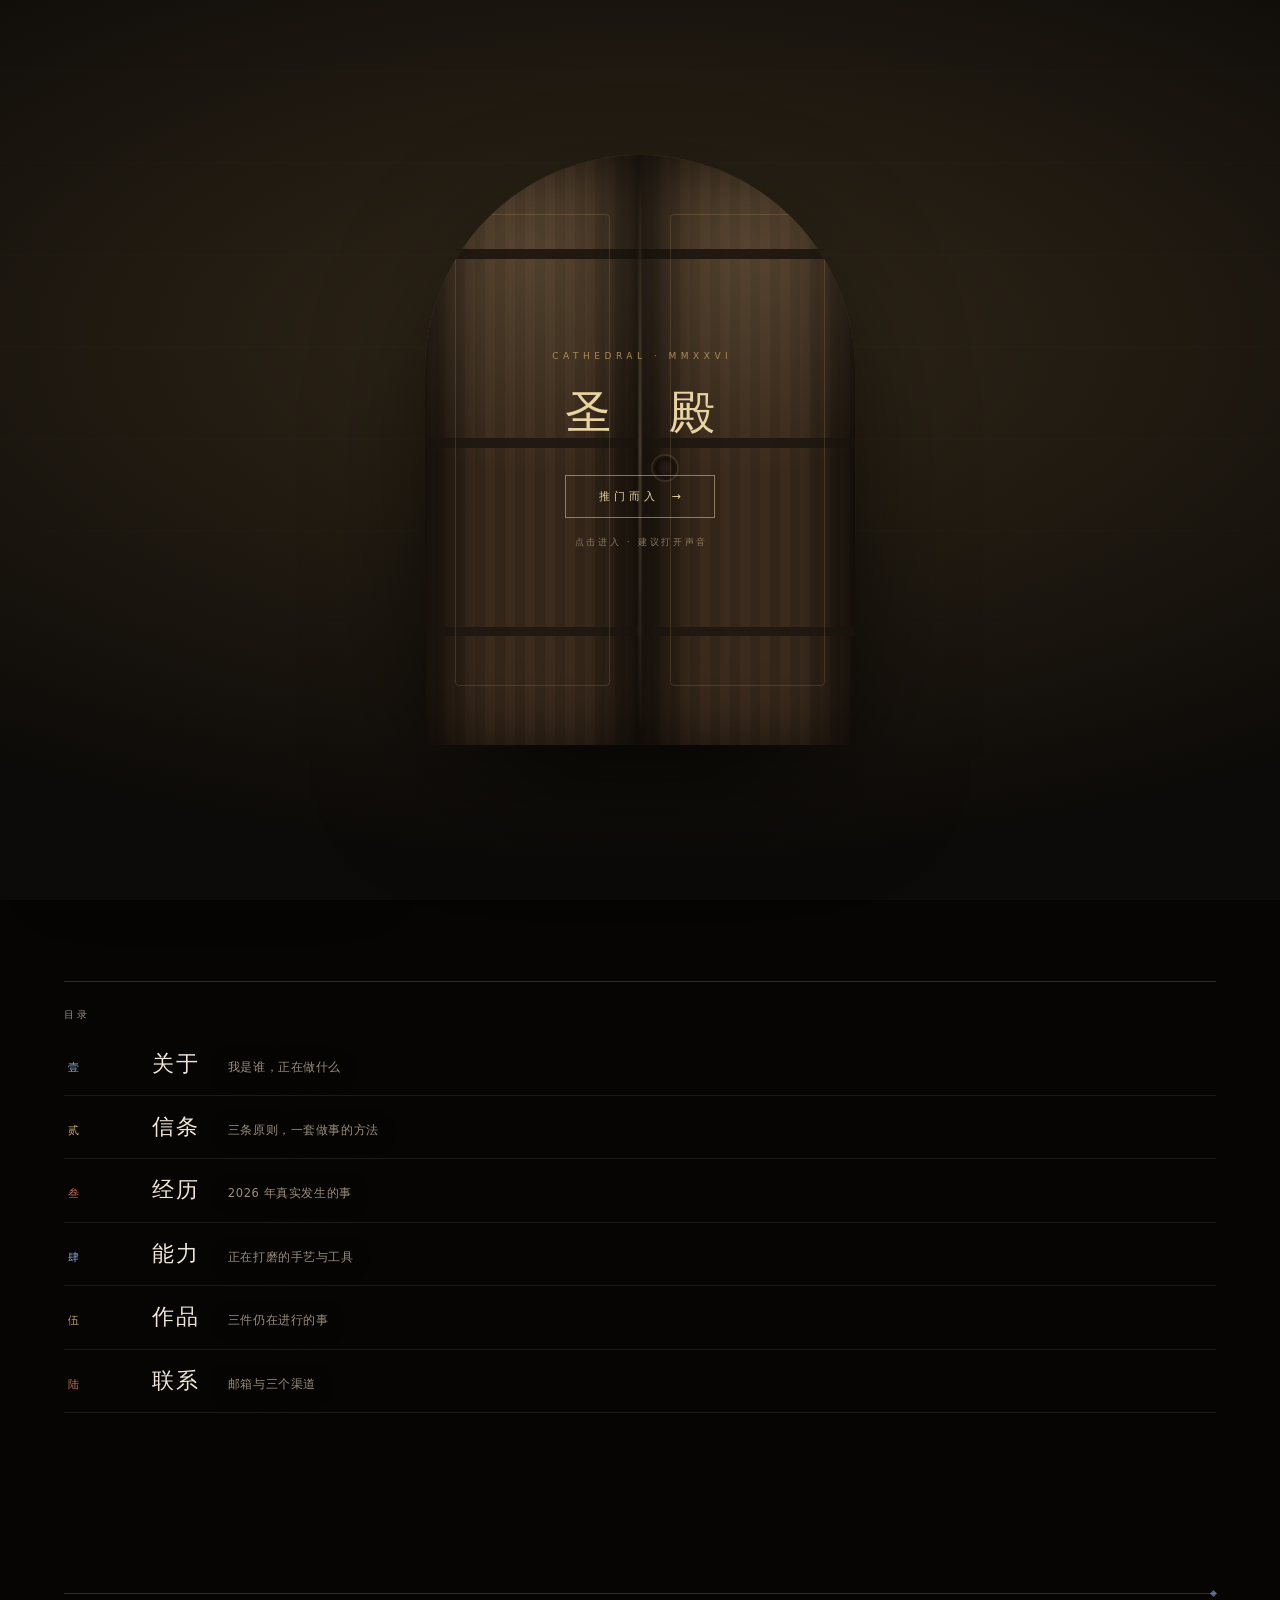
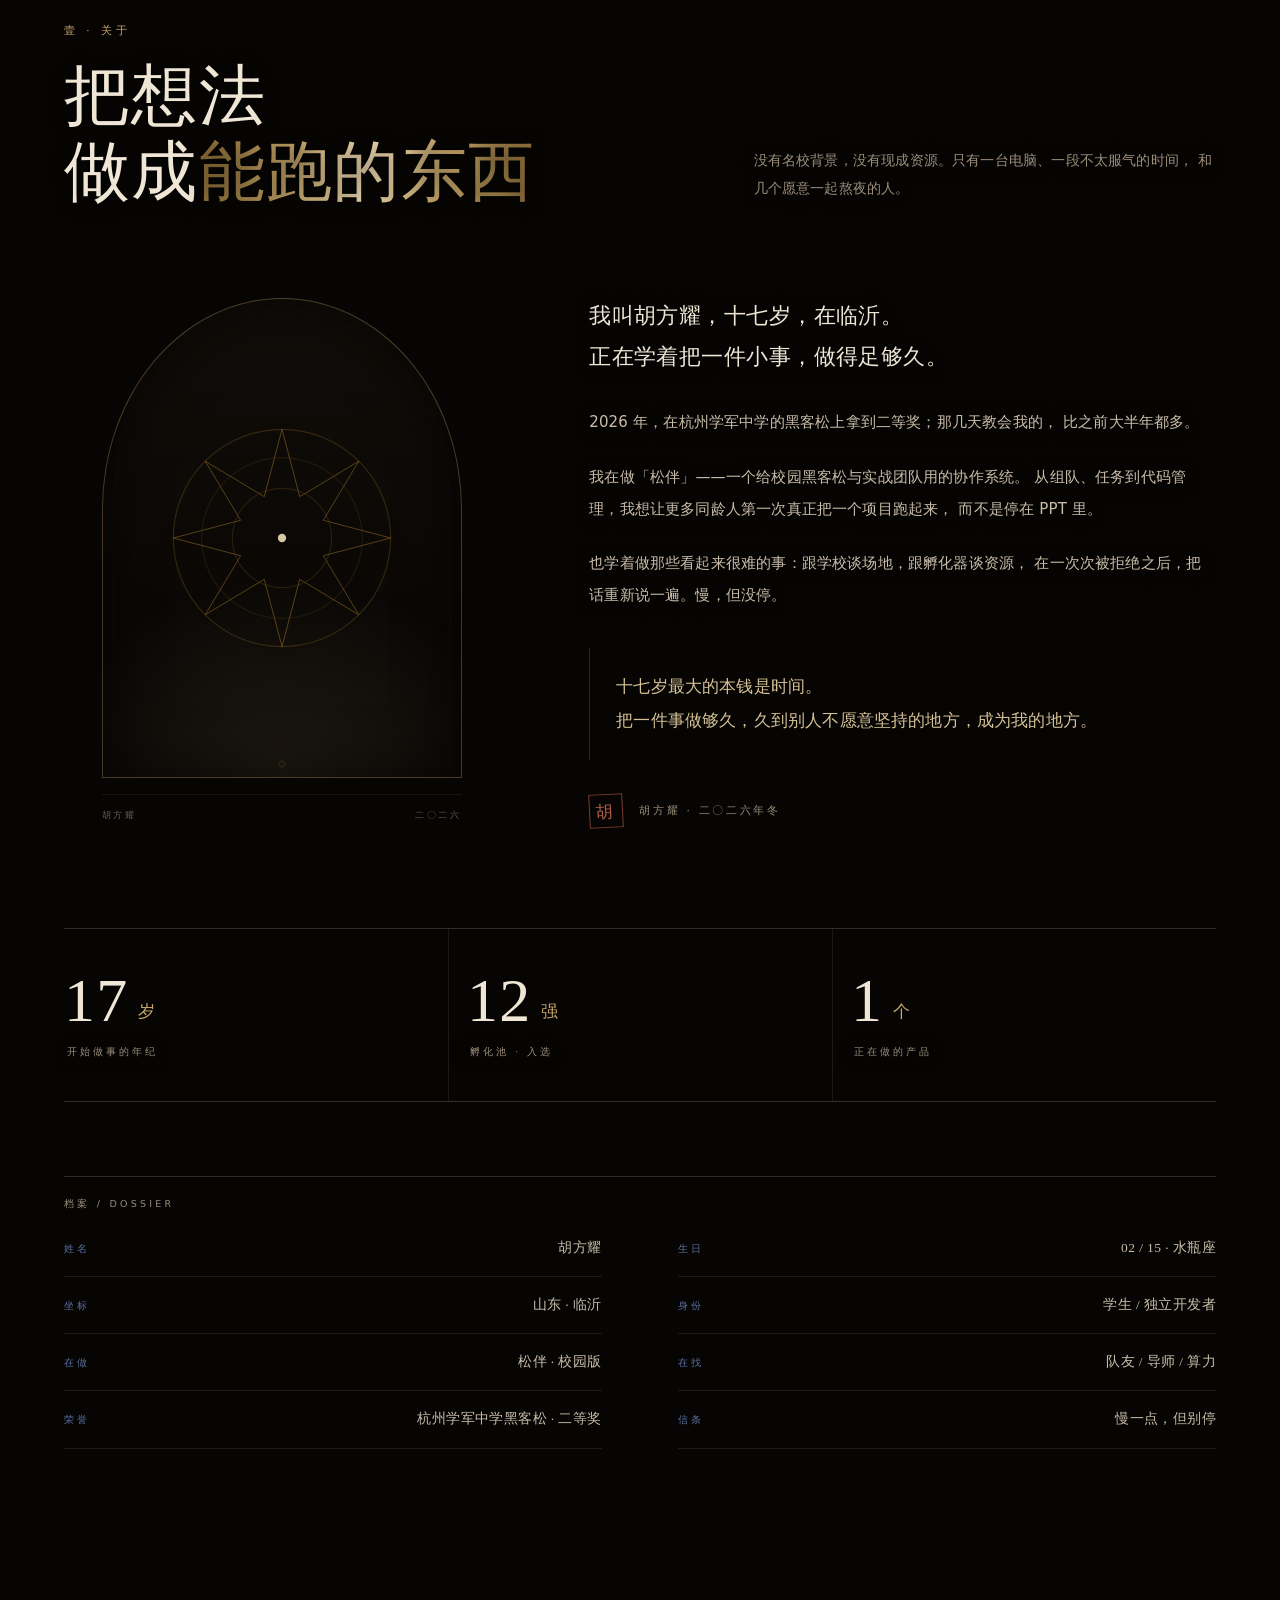
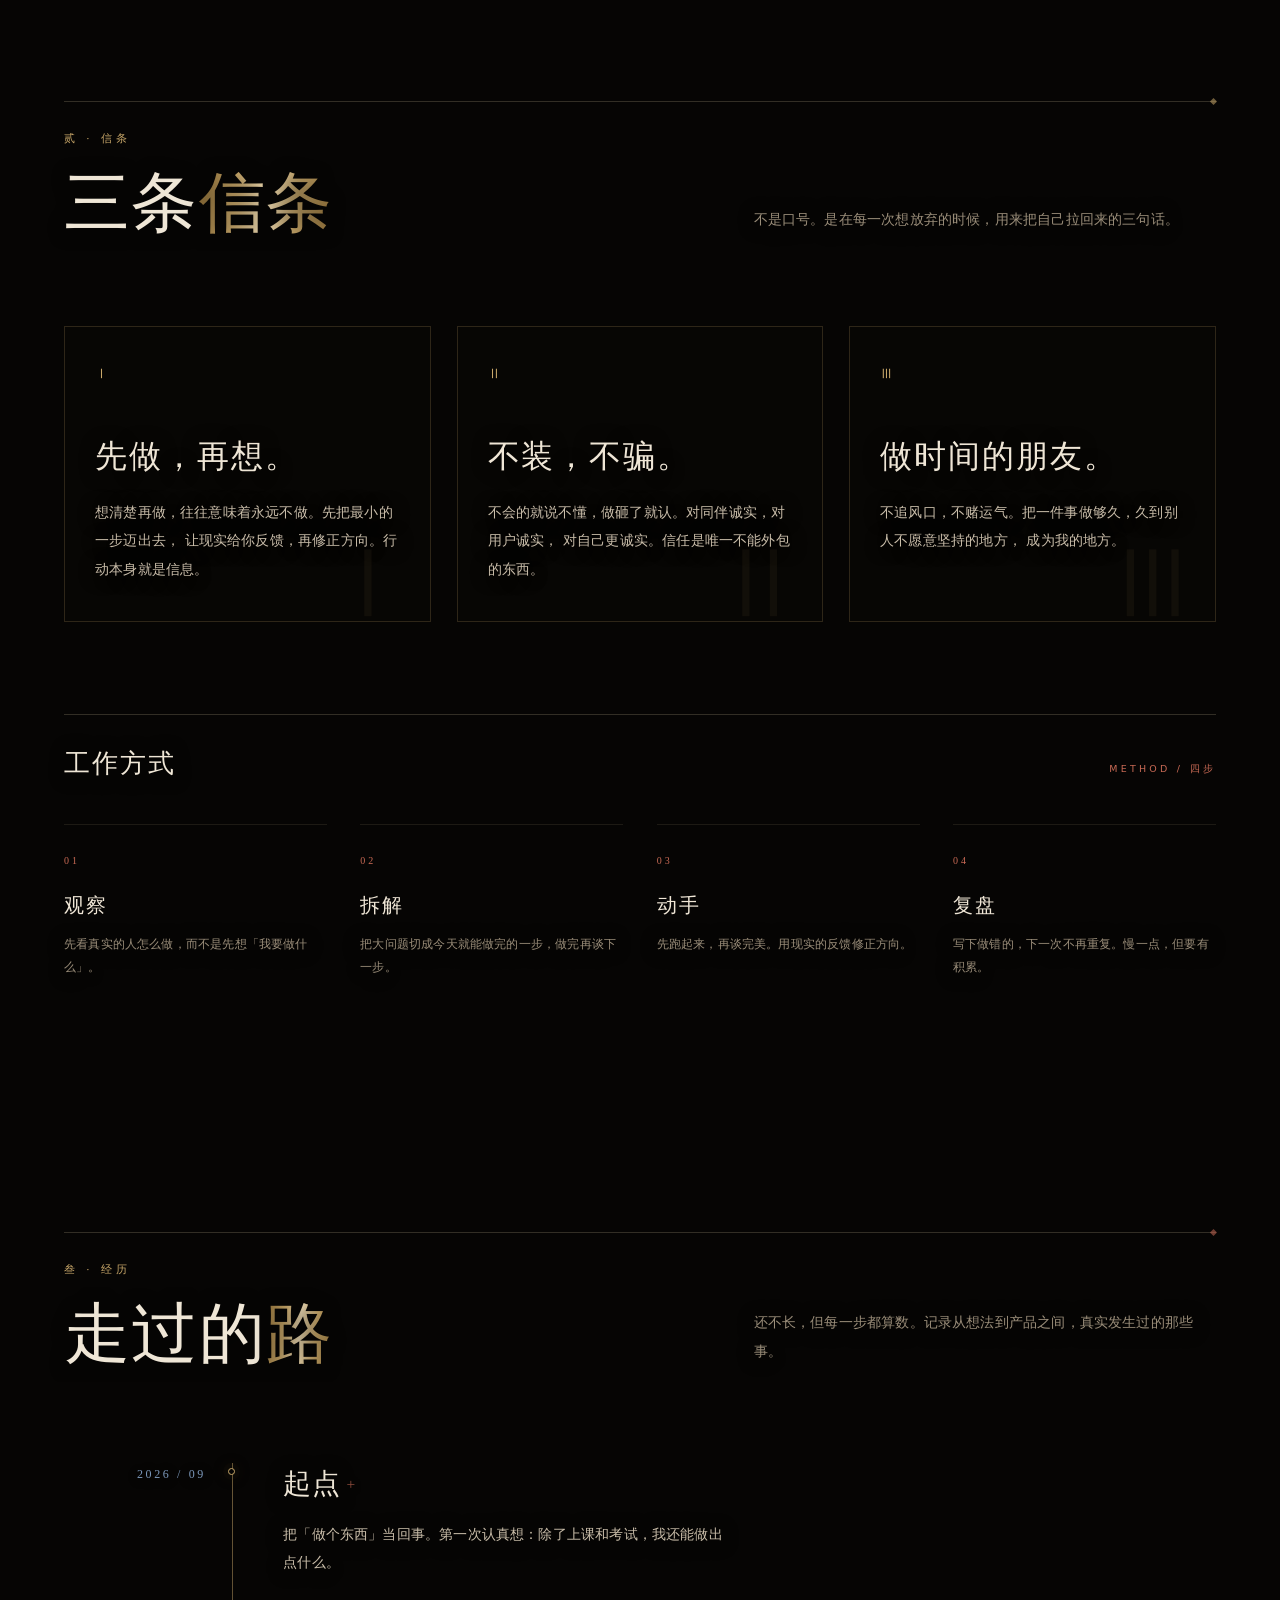
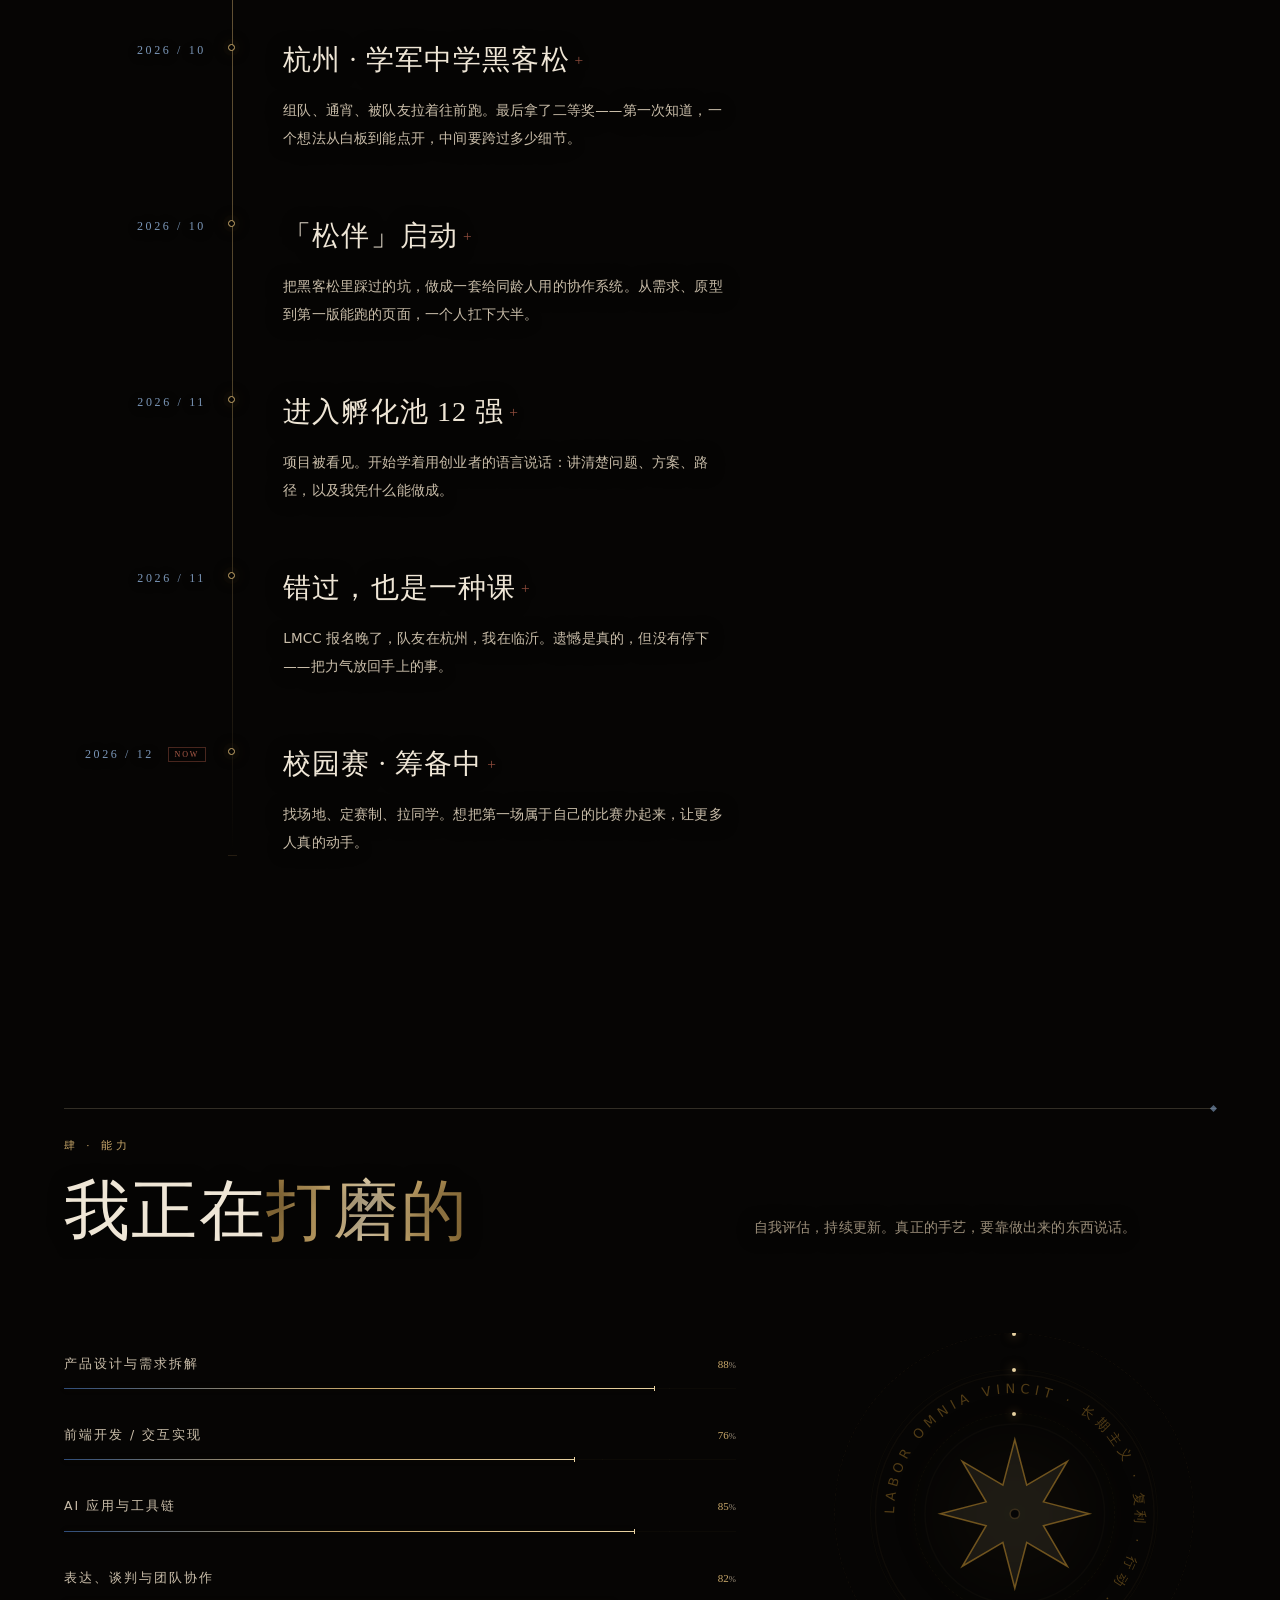
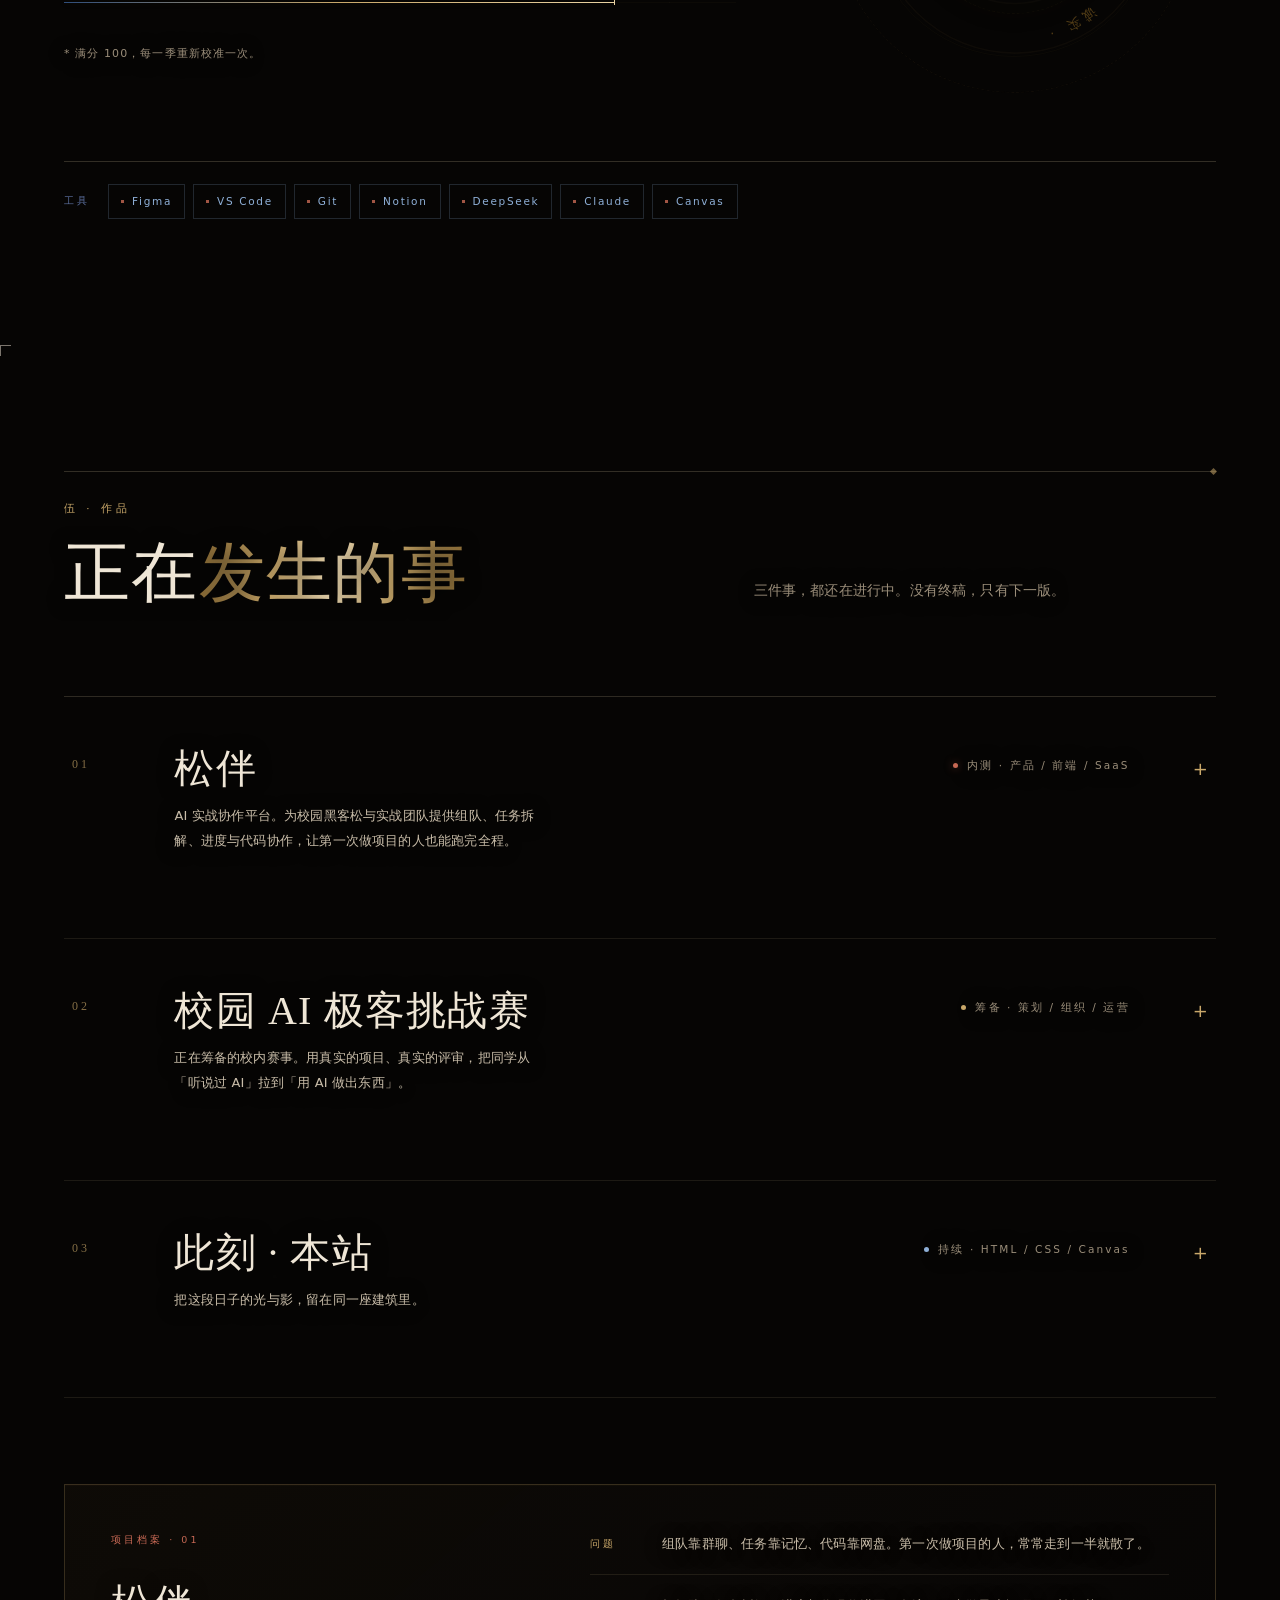
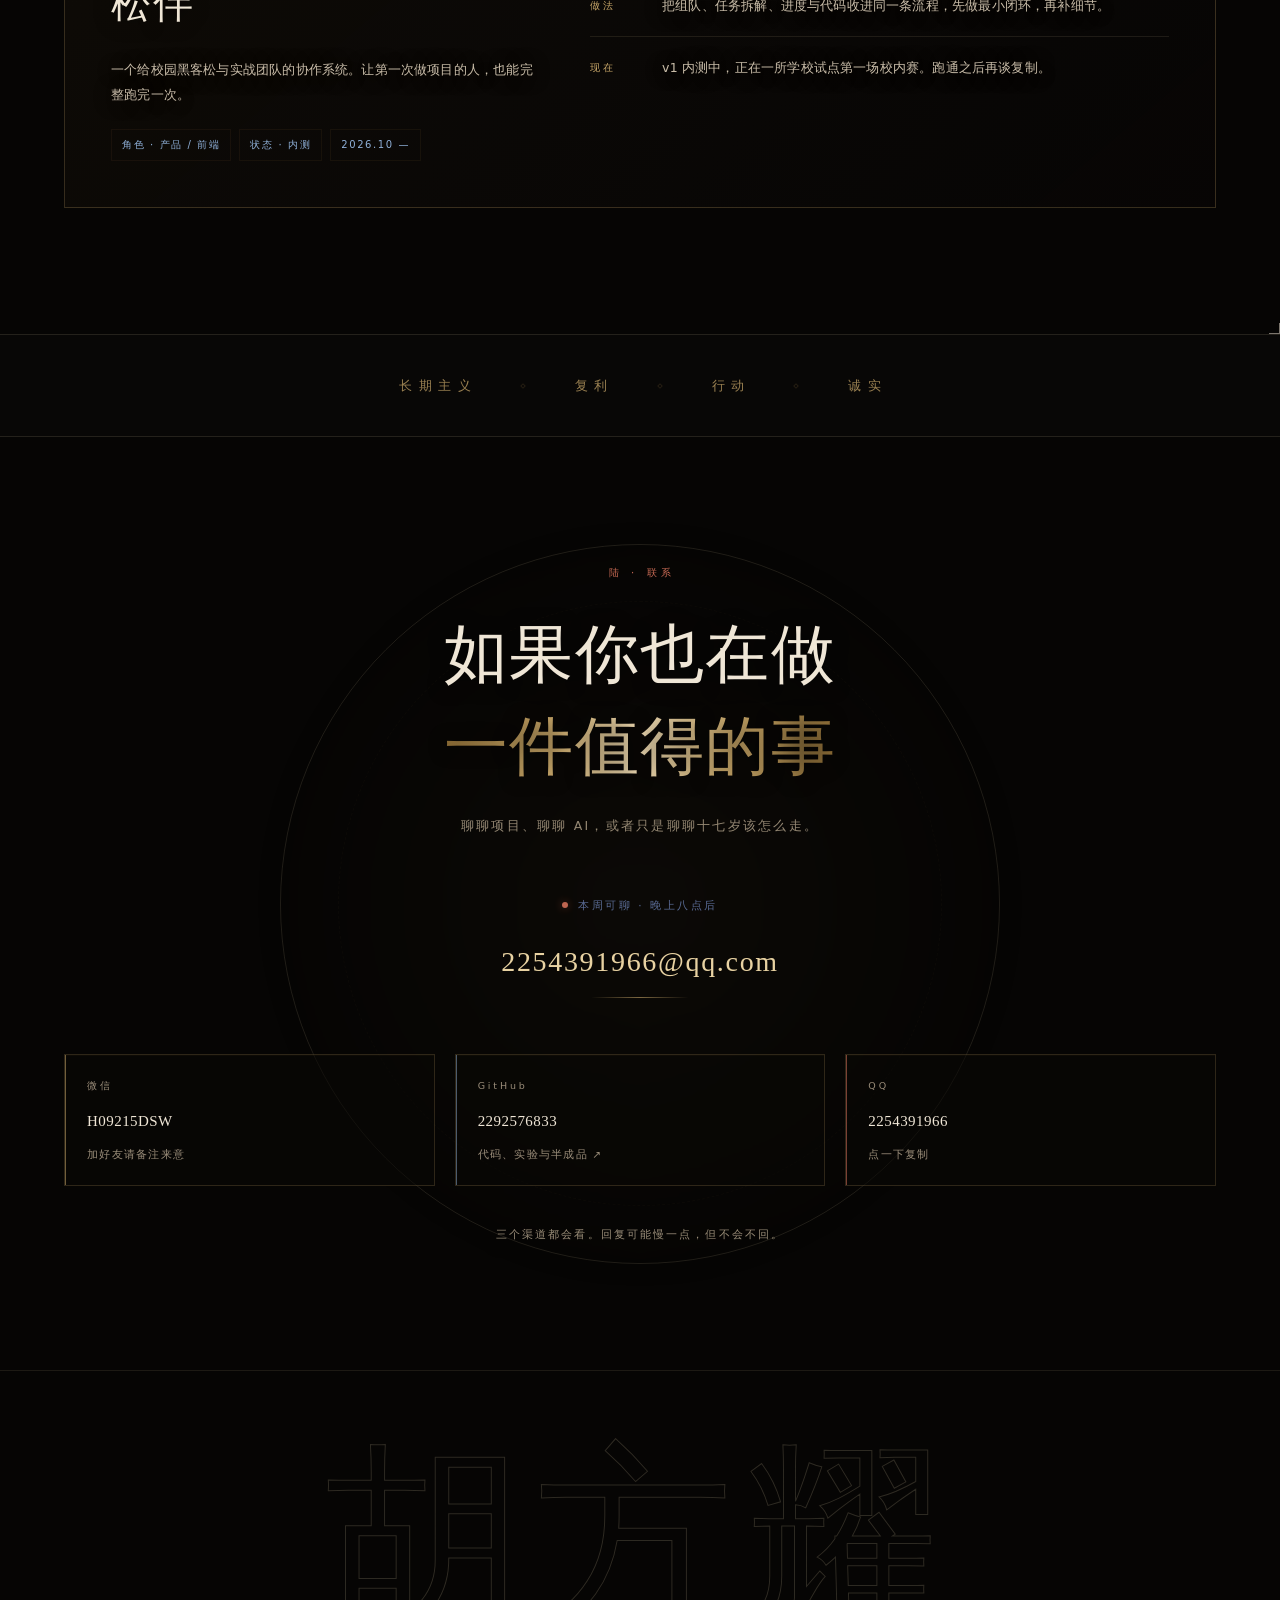
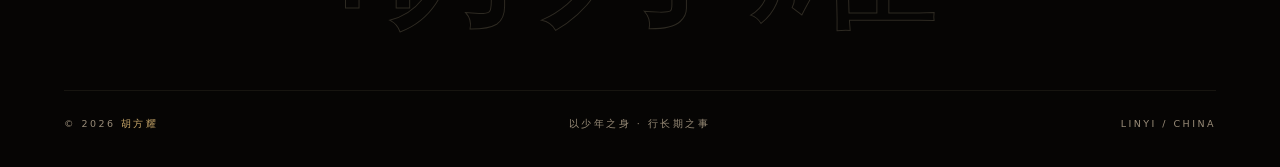
==== index.html @ edc19e7f "feat: 3D cathedral personal site" ====
<!DOCTYPE html>
<html lang="zh-CN">
<head>
<meta charset="UTF-8" />
<meta name="viewport" content="width=device-width, initial-scale=1.0" />
<title>胡方耀 · 个人档案</title>
<meta name="description" content="十七岁，在临沂。做产品，写代码，把想法做成能跑起来的东西。" />
<meta name="theme-color" content="#050506" />
<link rel="icon" href="data:image/svg+xml,%3Csvg xmlns='http://www.w3.org/2000/svg' viewBox='0 0 64 64'%3E%3Crect width='64' height='64' fill='%23050506'/%3E%3Cpath d='M32 8 L37 27 L48 12 L41 28 L56 32 L41 37 L48 52 L37 40 L32 56 L27 40 L16 52 L23 37 L8 32 L23 28 L16 12 L27 27 Z' fill='%23c8a55e'/%3E%3C/svg%3E" />
<style>
/* ==========================================================================
   0 · 变量与基底
   ========================================================================== */
:root{
  --bg:#f4eee2;
  --bg-1:#ece3d2;
  --ink:#241c13;
  --ink-2:#4f4638;
  --muted:#8a7c66;
  --gold:#8f6a24;
  --gold-hi:#b8892f;
  --gold-lo:#5e451a;
  --azure:#2f4b8f;
  --azure-dim:#5b6f9e;
  --cool:#6a6051;
  --cinnabar:#8c2f2f;
  --cinnabar-hi:#a84a3a;
  --line:rgba(74,58,34,.18);
  --line-2:rgba(74,58,34,.09);
  --serif:"Songti SC","Noto Serif SC","Source Han Serif SC","STSong",Georgia,"Times New Roman",serif;
  --sans:"PingFang SC","Microsoft YaHei","Hiragino Sans GB","Noto Sans SC",system-ui,-apple-system,sans-serif;
  --ease:cubic-bezier(.16,1,.3,1);
  --wrap:min(1240px,90vw);
}

*,*::before,*::after{ box-sizing:border-box; }
html{ scroll-behavior:smooth; overflow-x:clip; -webkit-text-size-adjust:100%; }

body{
  margin:0;
  color:var(--ink);
  font-family:var(--sans);
  font-size:15px;
  line-height:1.95;
  letter-spacing:.012em;
  overflow-x:hidden;
  -webkit-font-smoothing:antialiased;
  text-rendering:optimizeLegibility;
  background:
    radial-gradient(120% 80% at 50% -6%, #fffdf5 0%, rgba(255,253,245,0) 56%),
    radial-gradient(80% 60% at 8% 30%, #f8f1e0 0%, rgba(248,241,224,0) 62%),
    radial-gradient(70% 50% at 94% 100%, #eadfc8 0%, rgba(234,223,200,0) 64%),
    var(--bg);
}

::selection{ background:rgba(74,58,34,.24); color:#fff; }
::-webkit-scrollbar{ width:6px; }
::-webkit-scrollbar-track{ background:#050506; }
::-webkit-scrollbar-thumb{ background:#3a3226; border-radius:6px; }
::-webkit-scrollbar-thumb:hover{ background:#5a4c33; }

a{ color:inherit; }
:focus-visible{ outline:1px solid var(--gold); outline-offset:4px; }


/* ==========================================================================
   0.5 · 亚特兰蒂斯：水光与光斑
   ========================================================================== */
.caustics{
  position:absolute; inset:-16%;
  pointer-events:none;
  mix-blend-mode:screen;
  opacity:.85;
  filter:blur(24px);
  background:
    radial-gradient(28% 18% at 30% 22%, rgba(140,245,242,.11), transparent 62%),
    radial-gradient(22% 14% at 68% 34%, rgba(140,245,242,.08), transparent 62%),
    radial-gradient(30% 18% at 44% 68%, rgba(140,245,242,.06), transparent 64%),
    radial-gradient(18% 12% at 82% 78%, rgba(240,220,180,.05), transparent 62%);
  animation:caustic1 26s ease-in-out infinite alternate;
}
.caustics.c2{
  background:
    radial-gradient(24% 16% at 55% 12%, rgba(120,235,240,.08), transparent 62%),
    radial-gradient(32% 20% at 18% 62%, rgba(120,235,240,.06), transparent 64%),
    radial-gradient(20% 14% at 78% 46%, rgba(240,220,180,.04), transparent 62%);
  animation:caustic2 36s ease-in-out infinite alternate;
}
@keyframes caustic1{ to{ transform:translate3d(3%,2%,0) scale(1.07) rotate(2deg); } }
@keyframes caustic2{ to{ transform:translate3d(-4%,-3%,0) scale(1.1) rotate(-3deg); } }

/* 亚特兰蒂斯环城平面 */
.atlantis{
  position:absolute; inset:-6%;
  width:112%; height:112%;
  pointer-events:none;
  animation:spin 220s linear infinite;
  opacity:.9;
}
.atlantis .at-canals line{ stroke:rgba(74,58,34,.10); stroke-width:.6; }

/* 水面光 */
.hero::before{ display:none; }

/* ==========================================================================
   1 · 背景层
   ========================================================================== */
#stars{
  position:fixed; inset:0; width:100%; height:100%;
  z-index:0; pointer-events:none; opacity:.9;
}
.bg{ position:fixed; inset:0; z-index:0; pointer-events:none; overflow:hidden; }

.aurora{
  position:absolute; border-radius:50%;
  filter:blur(120px); opacity:.42;
  mix-blend-mode:screen;
}
.a1{
  width:64vw; height:64vw; max-width:920px; max-height:920px;
  top:-26%; left:-12%;
  background:radial-gradient(circle at 45% 45%, rgba(28,118,132,.30), transparent 62%);
  animation:drift1 30s ease-in-out infinite alternate;
}
.a2{
  width:58vw; height:58vw; max-width:820px; max-height:820px;
  right:-16%; bottom:-24%;
  background:radial-gradient(circle at 55% 55%, rgba(130,100,52,.20), transparent 64%);
  animation:drift2 36s ease-in-out infinite alternate;
}
@keyframes drift1{ to{ transform:translate3d(6vw,5vh,0) scale(1.12); } }
@keyframes drift2{ to{ transform:translate3d(-7vw,-6vh,0) scale(1.16); } }

/* 顶部光柱 */
.beam{
  position:absolute; top:-52vh; left:50%;
  width:120vw; height:130vh;
  transform:translateX(-50%);
  background:conic-gradient(from 0deg,
    transparent 0deg, rgba(255,250,235,.12) 4deg, transparent 9deg,
    transparent 32deg, rgba(255,250,235,.06) 36deg, transparent 41deg,
    transparent 84deg, rgba(255,250,235,.09) 88deg, transparent 93deg,
    transparent 150deg, rgba(255,250,235,.05) 154deg, transparent 159deg,
    transparent 232deg, rgba(255,250,235,.07) 236deg, transparent 241deg,
    transparent 310deg, rgba(255,250,235,.06) 314deg, transparent 319deg,
    transparent 360deg);
  -webkit-mask-image:radial-gradient(circle at 50% 50%, #000 0%, rgba(0,0,0,.55) 34%, transparent 60%);
  mask-image:radial-gradient(circle at 50% 50%, #000 0%, rgba(0,0,0,.55) 34%, transparent 60%);
  animation:spin 200s linear infinite;
}

/* 细网格 */
.grid{
  position:absolute; inset:0;
  display:grid; grid-template-columns:repeat(4,1fr);
  opacity:.55;
}
.grid i{ border-left:1px solid rgba(74,58,34,.035); }
.grid i:first-child{ border-left:0; }
@media (max-width:900px){ .grid{ grid-template-columns:repeat(2,1fr); } }

/* 暗角与颗粒 */
.vignette{
  position:absolute; inset:0;
  background:
    radial-gradient(ellipse at 50% 0%, transparent 26%, rgba(244,238,226,.5) 72%, rgba(244,238,226,.94) 100%),
    radial-gradient(ellipse at 50% 100%, transparent 34%, rgba(244,238,226,.9) 100%);
}
.grain{
  position:absolute; inset:0; opacity:.05; mix-blend-mode:overlay;
  background-image:url("data:image/svg+xml,%3Csvg xmlns='http://www.w3.org/2000/svg' width='160' height='160'%3E%3Cfilter id='n'%3E%3CfeTurbulence type='fractalNoise' baseFrequency='.8' numOctaves='3' stitchTiles='stitch'/%3E%3C/filter%3E%3Crect width='100%25' height='100%25' filter='url(%23n)'/%3E%3C/svg%3E");
}

@keyframes spin{ to{ transform:rotate(360deg); } }
@keyframes spinRev{ to{ transform:rotate(-360deg); } }

/* ==========================================================================
   2 · 载入
   ========================================================================== */
#loader{
  position:fixed; inset:0; z-index:999;
  display:flex; flex-direction:column; align-items:center; justify-content:center;
  gap:30px;
  background:var(--bg);
  transition:opacity 1.1s var(--ease), visibility 1.1s;
}
#loader.done{ opacity:0; visibility:hidden; }
.load-mark{
  font-family:var(--serif); font-size:34px; letter-spacing:.34em; text-indent:.34em;
  color:var(--gold);
  opacity:0; animation:fadeUp 1.1s var(--ease) .15s forwards;
}
.load-line{ width:168px; height:1px; background:rgba(74,58,34,.15); overflow:hidden; }
.load-line span{
  display:block; height:100%; width:0;
  background:linear-gradient(90deg,transparent,var(--gold),transparent);
  animation:load 1.7s var(--ease) forwards;
}
.load-txt{
  font-size:9.5px; letter-spacing:.5em; text-indent:.5em; color:var(--muted);
  text-transform:uppercase;
}
@keyframes load{ to{ width:100%; } }
@keyframes fadeUp{ from{ opacity:0; transform:translateY(14px); } to{ opacity:1; transform:none; } }

/* ==========================================================================
   3 · 光标 / 进度 / 侧栏
   ========================================================================== */
.cursor,.cursor-ring{
  position:fixed; top:0; left:0; z-index:900;
  pointer-events:none; border-radius:50%;
  opacity:0; transition:opacity .5s;
  mix-blend-mode:screen;
}
.cursor.on,.cursor-ring.on{ opacity:1; }
.cursor{
  width:4px; height:4px; background:var(--gold-hi);
  box-shadow:0 0 10px 1px rgba(74,58,34,.75);
}
.cursor-ring{
  width:30px; height:30px;
  border:1px solid rgba(74,58,34,.32);
  transition:width .5s var(--ease), height .5s var(--ease),
             border-color .5s, opacity .5s, background .5s;
}
.cursor-ring.hot{
  width:52px; height:52px;
  border-color:rgba(143,106,36,.6);
  background:rgba(74,58,34,.05);
}
@media (hover:none){ .cursor,.cursor-ring{ display:none; } }

.progress{ position:fixed; top:0; left:0; right:0; height:1px; z-index:800; }
.progress span{
  display:block; height:100%; width:0;
  background:linear-gradient(90deg,#2f4d7a,var(--gold),var(--gold-hi));
  box-shadow:0 0 10px rgba(74,58,34,.55);
}

/* 左右竖排标尺 */
.rail{
  position:fixed; top:0; bottom:0; width:1px; z-index:2;
  background:linear-gradient(180deg,transparent,var(--line-2) 18%,var(--line-2) 82%,transparent);
  pointer-events:none;
}
.rail.l{ left:clamp(14px,3.2vw,52px); }
.rail.r{ right:clamp(14px,3.2vw,52px); }
.rail em{
  position:absolute; top:50%; left:50%;
  transform:translate(-50%,-50%) rotate(180deg);
  writing-mode:vertical-rl;
  font-style:normal; font-size:9px; letter-spacing:.46em;
  color:rgba(132,125,113,.62);
  text-transform:uppercase;
  white-space:nowrap;
  background:var(--bg); padding:14px 0;
}
@media (max-width:1180px){ .rail{ display:none; } }

/* ==========================================================================
   4 · 导航
   ========================================================================== */
.nav{
  position:fixed; top:0; left:0; right:0; z-index:700;
  display:grid; grid-template-columns:1fr auto 1fr; align-items:center;
  gap:20px;
  padding:24px clamp(20px,4.4vw,60px);
  transition:padding .6s var(--ease), background .6s, border-color .6s, backdrop-filter .6s;
  border-bottom:1px solid transparent;
}
.nav.solid{
  padding-top:14px; padding-bottom:14px;
  background:rgba(244,238,226,.62);
  backdrop-filter:blur(16px) saturate(120%);
  -webkit-backdrop-filter:blur(16px) saturate(120%);
  border-bottom-color:var(--line-2);
}
.brand{
  display:inline-flex; align-items:center; gap:12px;
  text-decoration:none; width:max-content;
}
.brand svg{ width:20px; height:20px; animation:spin 40s linear infinite; }
.brand span{
  font-family:var(--serif); font-size:13px; letter-spacing:.32em; text-indent:.32em;
  color:var(--ink);
}

.nav-links{
  display:flex; gap:clamp(18px,2.6vw,38px);
  list-style:none; margin:0; padding:0;
  justify-self:center;
}
.nav-links a{
  position:relative;
  font-size:11.5px; letter-spacing:.2em; text-indent:.2em;
  color:rgba(185,178,165,.68);
  text-decoration:none;
  padding:4px 0;
  transition:color .45s;
}
.nav-links a::after{
  content:""; position:absolute; left:0; bottom:0; height:1px; width:0;
  background:var(--gold);
  transition:width .55s var(--ease);
}
.nav-links a:hover,.nav-links a.active{ color:var(--gold-hi); }
.nav-links a:hover::after,.nav-links a.active::after{ width:100%; }

.nav-cta{
  justify-self:end;
  display:inline-flex; align-items:center; gap:9px;
  padding:9px 18px;
  border:1px solid var(--line);
  font-size:10.5px; letter-spacing:.22em; text-indent:.22em;
  color:var(--ink-2); text-decoration:none;
  background:transparent;
  transition:border-color .5s, color .5s, background .5s;
}
.nav-cta i{
  width:5px; height:5px; border-radius:50%;
  background:var(--gold); box-shadow:0 0 8px rgba(74,58,34,.8);
}
.nav-cta:hover{ color:var(--gold-hi); border-color:rgba(74,58,34,.42); background:rgba(74,58,34,.04); }
@keyframes pulse{ 0%,100%{ opacity:.4; } 50%{ opacity:1; } }

.menu-btn{
  display:none; justify-self:end;
  width:40px; height:40px; border:0; background:transparent;
  position:relative; cursor:pointer; -webkit-tap-highlight-color:transparent;
}
.menu-btn span{
  position:absolute; left:9px; width:22px; height:1px;
  background:var(--gold);
  transition:top .5s var(--ease), transform .5s var(--ease), width .5s var(--ease);
}
.menu-btn span:first-child{ top:16px; }
.menu-btn span:last-child{ top:23px; width:15px; }
.menu-btn:hover span:last-child{ width:22px; }
.menu-btn.open span:first-child{ top:20px; transform:rotate(45deg); }
.menu-btn.open span:last-child{ top:20px; width:22px; transform:rotate(-45deg); }

.menu{
  position:fixed; inset:0; z-index:690;
  background:rgba(244,238,226,.97);
  backdrop-filter:blur(20px); -webkit-backdrop-filter:blur(20px);
  display:flex; align-items:center; justify-content:center;
  opacity:0; visibility:hidden;
  transition:opacity .7s var(--ease), visibility .7s;
}
.menu.open{ opacity:1; visibility:visible; }
.menu ol{
  list-style:none; margin:0; padding:0;
  display:flex; flex-direction:column; gap:14px;
  counter-reset:m;
}
.menu li{
  opacity:0; transform:translateY(22px);
  transition:opacity .8s var(--ease), transform .8s var(--ease);
  display:flex; align-items:baseline; gap:16px;
  border-bottom:1px solid var(--line-2);
  padding-bottom:12px;
  min-width:min(72vw,320px);
}
.menu.open li{ opacity:1; transform:none; }
.menu.open li:nth-child(1){ transition-delay:.06s; }
.menu.open li:nth-child(2){ transition-delay:.12s; }
.menu.open li:nth-child(3){ transition-delay:.18s; }
.menu.open li:nth-child(4){ transition-delay:.24s; }
.menu.open li:nth-child(5){ transition-delay:.30s; }
.menu.open li:nth-child(6){ transition-delay:.36s; }
.menu li i{ font-style:normal; font-size:10px; letter-spacing:.2em; color:var(--gold); }
.menu li a{
  font-family:var(--serif); font-size:28px; letter-spacing:.14em;
  text-decoration:none; color:var(--ink);
  transition:color .4s, letter-spacing .4s;
}
.menu li a:hover{ color:var(--gold-hi); letter-spacing:.2em; }

@media (max-width:860px){
  .nav{ grid-template-columns:1fr auto; }
  .nav-links{ display:none; }
  .nav-cta{ display:none; }
  .menu-btn{ display:block; }
}

/* ==========================================================================
   5 · 排版基础
   ========================================================================== */
main{ position:relative; z-index:2; }
section{
  position:relative;
  padding:clamp(96px,14vh,168px) 0;
  scroll-margin-top:70px;
}
.wrap{ width:var(--wrap); margin:0 auto; }

.eyebrow{
  display:flex; align-items:center; gap:16px;
  font-size:10px; letter-spacing:.46em; text-indent:.46em;
  color:var(--gold); text-transform:uppercase;
  margin:0;
}
.eyebrow::before{ content:""; width:34px; height:1px; background:var(--gold); opacity:.7; }

.sec-head{
  display:grid;
  grid-template-columns:1.15fr .85fr;
  gap:clamp(20px,5vw,70px);
  align-items:end;
  padding-top:26px;
  border-top:1px solid var(--line);
  margin-bottom:clamp(44px,7vw,84px);
}
.sec-head .idx{
  font-family:var(--serif);
  font-size:11px; letter-spacing:.4em;
  color:var(--gold); margin-bottom:16px; display:block;
}
h2{
  font-family:var(--serif);
  font-weight:400;
  font-size:clamp(34px,5.2vw,66px);
  line-height:1.16;
  letter-spacing:.02em;
  margin:0;
  text-wrap:balance;
}
.sec-desc{
  margin:0 0 8px;
  color:var(--cool);
  font-size:13.5px;
  line-height:2.1;
  max-width:36em;
}
@media (max-width:860px){
  .sec-head{ grid-template-columns:1fr; align-items:start; gap:18px; }
  .sec-desc{ max-width:none; }
}

.gold{
  background:linear-gradient(96deg,#6f5529 0%,#8f6a24 26%,#ecdcb8 44%,#c9a76b 60%,#7d5f2f 100%);
  background-size:220% 100%;
  -webkit-background-clip:text; background-clip:text;
  color:transparent;
  animation:sheen 22s linear infinite;
}
@keyframes sheen{ to{ background-position:220% 0; } }

/* ==========================================================================
   6 · 首屏
   ========================================================================== */
.hero{
  min-height:100svh;
  display:flex; flex-direction:column; justify-content:center;
  padding:130px 0 76px;
  overflow:hidden;
  position:relative;
}
.hero-shaft{
  position:absolute; top:-8%; left:50%;
  width:46vw; height:78vh;
  transform:translateX(-50%);
  background:linear-gradient(180deg, rgba(255,250,235,.16), rgba(255,250,235,.04) 52%, transparent 82%);
  clip-path:polygon(41% 0, 59% 0, 84% 100%, 16% 100%);
  filter:blur(26px);
  mix-blend-mode:screen;
  pointer-events:none; z-index:1;
  animation:shaft 12s ease-in-out infinite alternate;
}
@keyframes shaft{
  from{ opacity:.55; transform:translateX(-50%) scaleX(.96); }
  to{ opacity:1; transform:translateX(-50%) scaleX(1.06); }
}

.halo{
  position:absolute; top:46%; left:50%;
  width:min(72vw,760px); aspect-ratio:1;
  transform:translate(-50%,-50%);
  pointer-events:none; z-index:1;
}
.ring{
  position:absolute; inset:0; border-radius:50%;
  border:1px solid rgba(74,58,34,.11);
}
.ring::before{
  content:""; position:absolute; inset:-1px; border-radius:50%;
  border:1px solid transparent;
  border-top-color:rgba(74,58,34,.5);
  border-right-color:rgba(74,58,34,.07);
}
.r1{ animation:spin 52s linear infinite; }
.r2{ inset:12%; animation:spinRev 74s linear infinite; }
.r2::before{ border-top-color:rgba(74,58,34,.26); border-left-color:rgba(74,58,34,.12); }
.r3{ inset:26%; animation:spin 104s linear infinite; }
.r3::before{ border-top-color:rgba(74,58,34,.18); }
.halo-dot{
  position:absolute; inset:0;
  animation:spin 34s linear infinite;
}
.halo-dot i{
  position:absolute; top:-2.5px; left:50%;
  width:5px; height:5px; margin-left:-2.5px;
  border-radius:50%; background:var(--gold-hi);
  box-shadow:0 0 14px 3px rgba(74,58,34,.6);
}
.halo-glow{
  position:absolute; inset:20%;
  border-radius:50%;
  background:radial-gradient(circle,rgba(74,58,34,.18),rgba(143,106,36,.05) 45%,transparent 68%);
  filter:blur(30px);
  animation:breathe 8s ease-in-out infinite;
}
@keyframes breathe{
  0%,100%{ opacity:.5; transform:scale(.97); }
  50%{ opacity:1; transform:scale(1.05); }
}

.hero-inner{
  position:relative; z-index:3;
  width:var(--wrap); margin:0 auto;
  text-align:center;
  will-change:transform;
}

.hero-eyebrow{
  display:inline-flex; align-items:center; gap:14px;
  font-size:10px; letter-spacing:.5em; text-indent:.5em;
  color:var(--muted); text-transform:uppercase;
  margin-bottom:clamp(20px,3vh,34px);
}
.hero-eyebrow::before,.hero-eyebrow::after{
  content:""; width:clamp(24px,7vw,70px); height:1px;
  background:linear-gradient(90deg,transparent,var(--line));
}
.hero-eyebrow::after{ background:linear-gradient(90deg,var(--line),transparent); }

h1.name{
  font-family:var(--serif);
  font-weight:400;
  font-size:clamp(70px,14.5vw,182px);
  line-height:.94;
  letter-spacing:.1em;
  text-indent:.1em;
  margin:0 0 clamp(20px,3vh,34px);
  display:flex; justify-content:center;
  perspective:900px;
}
h1.name span{
  display:inline-block;
  opacity:0;
  transform:translateY(70px) rotateX(-55deg);
  filter:blur(12px);
  animation:letterIn 2.1s var(--ease) forwards;
}
h1.name span:nth-child(1){ animation-delay:.25s; }
h1.name span:nth-child(2){ animation-delay:.4s; }
h1.name span:nth-child(3){ animation-delay:.55s; }
@keyframes letterIn{ to{ opacity:1; transform:none; filter:blur(0); } }

.hero-rule{
  display:flex; align-items:center; justify-content:center; gap:16px;
  margin:0 auto clamp(16px,2.4vh,26px);
  width:min(560px,80vw);
  opacity:0;
  animation:fadeUp 1.2s var(--ease) 1s forwards;
}
.hero-rule i{ flex:1; height:1px; background:linear-gradient(90deg,transparent,var(--line),transparent); }
.hero-rule b{
  width:6px; height:6px; transform:rotate(45deg);
  border:1px solid rgba(74,58,34,.6);
}

.hero-role{
  font-family:var(--serif);
  font-size:clamp(12px,1.35vw,14px);
  letter-spacing:.46em; text-indent:.46em;
  color:var(--ink-2);
  margin:0 0 clamp(18px,2.6vh,28px);
}

.hero-lead{
  max-width:600px; margin:0 auto clamp(30px,4.2vh,48px);
  font-size:clamp(13.5px,1.4vw,15.5px);
  line-height:2.2;
  color:var(--ink-2);
}

/* 首屏三栏信息 */
.hero-meta{
  width:min(860px,100%);
  margin:0 auto;
  display:grid; grid-template-columns:repeat(3,1fr);
  border-top:1px solid var(--line-2);
}
.hero-meta div{
  padding:20px 16px 0;
  border-left:1px solid var(--line-2);
  text-align:left;
}
.hero-meta div:first-child{ border-left:0; padding-left:0; }
.hero-meta dt{
  font-size:9.5px; letter-spacing:.34em; text-indent:.34em;
  color:var(--azure-dim); text-transform:uppercase;
  margin-bottom:8px;
}
.hero-meta dd{
  margin:0; font-family:var(--serif);
  font-size:14px; letter-spacing:.06em; color:var(--ink-2);
}
@media (max-width:640px){
  .hero-meta{ grid-template-columns:1fr; }
  .hero-meta div{ border-left:0; border-top:1px solid var(--line-2); padding:16px 0 0; margin-top:16px; }
  .hero-meta div:first-child{ border-top:0; margin-top:0; padding-top:0; }
}

.scroll-cue{
  position:absolute; left:50%; bottom:26px; transform:translateX(-50%);
  z-index:3;
  display:flex; flex-direction:column; align-items:center; gap:12px;
  font-size:9px; letter-spacing:.44em; text-indent:.44em;
  color:var(--muted);
}
.scroll-cue .t{ width:1px; height:48px; background:rgba(74,58,34,.14); position:relative; overflow:hidden; }
.scroll-cue .t::after{
  content:""; position:absolute; left:0; top:-48px; width:100%; height:48px;
  background:linear-gradient(180deg,transparent,var(--gold));
  animation:drop 2.6s var(--ease) infinite;
}
@keyframes drop{ to{ top:48px; } }

/* ==========================================================================
   7 · 关于
   ========================================================================== */
.about-grid{
  display:grid;
  grid-template-columns:.82fr 1.18fr;
  gap:clamp(36px,7vw,104px);
  align-items:center;
}
@media (max-width:900px){ .about-grid{ grid-template-columns:1fr; gap:48px; } }

.portrait{ position:relative; margin:0 auto; width:min(360px,76vw); }
.arch{
  position:relative;
  aspect-ratio:3/4;
  border:1px solid rgba(201,168,106,.3);
  border-radius:50% 50% 0 0 / 44% 44% 0 0;
  overflow:hidden;
  background:
    radial-gradient(110% 70% at 50% 100%, rgba(201,168,106,.12), transparent 60%),
    linear-gradient(180deg, rgba(22,17,12,.7), rgba(7,6,5,.92));
  box-shadow:inset 0 0 60px rgba(0,0,0,.65);
}
.arch::after{
  content:""; position:absolute; inset:10px;
  border-radius:50% 50% 0 0 / 44% 44% 0 0;
  border:1px solid rgba(74,58,34,.07);
  pointer-events:none;
}
.arch svg{
  position:absolute; top:50%; left:50%;
  width:66%;
  translate:-50% -50%;
  animation:spin 150s linear infinite;
  filter:drop-shadow(0 0 22px rgba(74,58,34,.16));
}
.portrait .p-cap{
  margin-top:16px;
  display:flex; justify-content:space-between; gap:12px;
  font-size:9px; letter-spacing:.3em; text-transform:uppercase;
  color:rgba(132,125,113,.75);
}
.portrait .p-cap b{ color:rgba(74,58,34,.6); font-weight:400; }

.about-copy p{ margin:0 0 22px; color:var(--ink-2); line-height:2.15; }
.about-copy p:last-of-type{ margin-bottom:0; }
.about-copy .lead{
  font-family:var(--serif);
  font-size:clamp(17px,2vw,22px);
  line-height:1.9;
  color:var(--ink);
  letter-spacing:.02em;
  margin-bottom:28px;
}
.pull{
  margin:36px 0 0;
  padding:22px 0 22px 26px;
  border-left:1px solid var(--line);
  font-family:var(--serif);
  font-size:clamp(15px,1.6vw,17px);
  color:var(--gold-hi);
  line-height:2;
  opacity:.92;
}

.sig{
  display:flex; align-items:center; gap:16px;
  margin-top:34px;
  font-size:10.5px; letter-spacing:.26em;
  color:var(--muted);
}
.seal{
  display:grid; place-items:center;
  width:34px; height:34px; flex:0 0 auto;
  border:1px solid rgba(180,90,70,.72);
  color:#c96a55;
  font-family:var(--serif);
  font-size:17px; line-height:1;
  transform:rotate(-3deg);
  opacity:.9;
}

/* 数字 */
.figures{
  display:grid; grid-template-columns:repeat(3,1fr);
  margin-top:clamp(56px,8vw,100px);
  border-top:1px solid var(--line);
  border-bottom:1px solid var(--line);
}
.fig{ padding:clamp(26px,3.4vw,40px) 18px; border-left:1px solid var(--line-2); }
.fig:first-child{ border-left:0; padding-left:0; }
.fig .n{
  font-family:var(--serif); font-size:clamp(38px,5vw,62px);
  line-height:1; color:var(--ink);
  letter-spacing:.02em;
  font-variant-numeric:tabular-nums;
}
.fig .n small{
  font-size:.28em; letter-spacing:.26em; color:var(--gold);
  margin-left:10px; vertical-align:.2em;
}
.fig .c{
  margin-top:12px; font-size:9.5px; letter-spacing:.32em; text-indent:.32em;
  color:var(--azure-dim); text-transform:uppercase;
}
@media (max-width:640px){
  .figures{ grid-template-columns:1fr; }
  .fig{ border-left:0; border-top:1px solid var(--line-2); padding-left:0; }
  .fig:first-child{ border-top:0; }
}

/* ==========================================================================
   8 · 信条
   ========================================================================== */
.creed-grid{
  display:grid; grid-template-columns:repeat(3,1fr);
  gap:clamp(14px,2vw,26px);
}
@media (max-width:860px){ .creed-grid{ grid-template-columns:1fr; } }

.creed{
  position:relative;
  padding:34px 30px 38px;
  border:1px solid rgba(74,58,34,.14);
  background:
    linear-gradient(180deg, rgba(255,255,255,.026), rgba(255,255,255,.004) 52%, rgba(255,255,255,0)),
    rgba(255,255,255,.004);
  overflow:hidden;
  transition:border-color .7s var(--ease), background .7s var(--ease), transform .7s var(--ease);
}
.creed:hover{
  border-color:rgba(74,58,34,.4);
  transform:translateY(-4px);
  background:
    linear-gradient(180deg, rgba(255,255,255,.045), rgba(255,255,255,.008) 56%, rgba(255,255,255,0)),
    rgba(255,255,255,.006);
}
.creed::before{
  content:""; position:absolute; left:0; top:0; height:1px; width:0;
  background:linear-gradient(90deg,var(--gold),transparent);
  transition:width 1.1s var(--ease);
}
.creed:hover::before{ width:100%; }
.creed .num{
  font-family:var(--serif);
  font-size:13px; letter-spacing:.4em; color:var(--gold);
  display:block; margin-bottom:clamp(28px,4vw,46px);
}
.creed h3{
  font-family:var(--serif); font-weight:400;
  font-size:clamp(24px,2.8vw,32px);
  line-height:1.5; letter-spacing:.06em;
  margin:0 0 18px; color:var(--ink);
}
.creed p{ margin:0; font-size:13.5px; line-height:2.1; color:var(--muted); }
.creed .wm{
  position:absolute; right:16px; bottom:0;
  font-family:var(--serif); font-size:92px; line-height:.8;
  color:rgba(74,58,34,.05);
  pointer-events:none;
}

/* ==========================================================================
   9 · 经历
   ========================================================================== */
.tl{ position:relative; padding-left:0; }
.tl::before{
  content:""; position:absolute; left:clamp(96px,14vw,168px); top:6px; bottom:0;
  width:1px;
  background:linear-gradient(180deg,rgba(74,58,34,.5),rgba(74,58,34,.45) 60%,transparent);
  transform:scaleY(0); transform-origin:top;
  transition:transform 2s var(--ease);
}
.tl.on::before{ transform:scaleY(1); }

.tl-item{
  display:grid; grid-template-columns:clamp(96px,14vw,168px) 1fr;
  gap:clamp(24px,4vw,52px);
  padding-bottom:clamp(38px,5vw,56px);
  position:relative;
}
.tl-item:last-child{ padding-bottom:0; }
.tl-date{
  font-family:var(--serif);
  font-size:12px; letter-spacing:.22em;
  color:var(--azure); opacity:.85;
  padding-top:6px; text-align:right;
  padding-right:26px;
}
.tl-item::before{
  content:""; position:absolute; top:11px;
  left:calc(clamp(96px,14vw,168px) - 4px);
  width:7px; height:7px; border-radius:50%;
  background:var(--bg); border:1px solid var(--gold);
  box-shadow:0 0 0 5px rgba(74,58,34,.05), 0 0 16px rgba(74,58,34,.45);
}
.tl-body h3{
  font-family:var(--serif); font-weight:400;
  font-size:clamp(21px,2.6vw,28px);
  letter-spacing:.04em; margin:0 0 10px; color:var(--ink);
}
.tl-body p{ margin:0; font-size:13.5px; line-height:2.05; color:var(--muted); max-width:52ch; }

@media (max-width:700px){
  .tl::before{ left:5px; }
  .tl-item{ grid-template-columns:1fr; gap:10px; padding-left:30px; }
  .tl-item::before{ left:1px; }
  .tl-date{ text-align:left; padding:0; }
}

/* ==========================================================================
   10 · 能力
   ========================================================================== */
.skill-grid{
  display:grid; grid-template-columns:1.25fr .75fr;
  gap:clamp(30px,6vw,88px); align-items:center;
}
@media (max-width:900px){ .skill-grid{ grid-template-columns:1fr; } .rune{ order:-1; } }

.sk{ margin-bottom:clamp(24px,3vw,34px); }
.sk:last-child{ margin-bottom:0; }
.sk-top{
  display:flex; justify-content:space-between; align-items:baseline;
  margin-bottom:12px;
  font-size:12.5px; letter-spacing:.16em; color:var(--ink-2);
}
.sk-top em{
  font-style:normal; font-family:var(--serif);
  font-size:11px; letter-spacing:0; color:var(--gold);
  font-variant-numeric:tabular-nums;
}
.sk-top em::after{ content:"%"; font-size:.78em; margin-left:0; color:var(--muted); letter-spacing:0; }
.bar{ height:1px; background:rgba(74,58,34,.1); position:relative; }
.bar i{
  position:absolute; inset:0; width:0;
  background:linear-gradient(90deg,#2f4d7a,var(--gold),var(--gold-hi));
  box-shadow:0 0 6px rgba(74,58,34,.22);
  transition:width 2s var(--ease);
}
.bar i::after{
  content:""; position:absolute; right:0; top:-2px;
  width:1px; height:5px; background:var(--gold-hi);
}
.sk-note{ margin-top:clamp(28px,4vw,40px); font-size:11px; letter-spacing:.1em; color:var(--muted); }

.rune{
  position:relative; width:min(360px,74vw); aspect-ratio:1;
  margin:0 auto; display:grid; place-items:center;
  overflow:hidden; border-radius:50%;
}
.rune .rr{
  position:absolute; inset:0; border-radius:50%;
  border:1px dashed rgba(74,58,34,.16);
  animation:spin 80s linear infinite;
}
.rune .rr.b{
  inset:10%; border-style:solid; border-color:rgba(74,58,34,.1);
  animation-direction:reverse; animation-duration:110s;
}
.rune .rr.c{
  inset:22%; border-color:rgba(74,58,34,.14);
  animation-duration:56s;
}
.rune .rr::before{
  content:""; position:absolute; top:-2px; left:50%; margin-left:-2px;
  width:4px; height:4px; border-radius:50%;
  background:var(--gold-hi); box-shadow:0 0 10px 2px rgba(74,58,34,.55);
}
.rune .glow{
  position:absolute; inset:18%; border-radius:50%;
  background:radial-gradient(circle,rgba(74,58,34,.12),transparent 64%);
  filter:blur(18px);
  animation:breathe 8s ease-in-out infinite;
}
.rune svg{ position:relative; width:86%; height:86%; }
.rune .ring-text{
  font-family:var(--sans); font-size:8.5px; letter-spacing:3.2px;
  fill:rgba(143,106,36,.55);
}
.rune .star{
  fill:rgba(240,221,182,.08);
  stroke:rgba(143,106,36,.75);
  stroke-width:1;
  transform-origin:100px 100px;
  animation:spin 30s linear infinite;
}

/* ==========================================================================
   11 · 作品（列表式）
   ========================================================================== */
.works{ border-top:1px solid var(--line); }
.work{
  position:relative;
  display:grid;
  grid-template-columns:64px 1fr 240px 40px;
  gap:clamp(16px,3vw,40px);
  align-items:start;
  padding:clamp(28px,4vw,46px) 8px;
  border-bottom:1px solid var(--line-2);
  text-decoration:none;
  overflow:hidden;
  transition:padding .6s var(--ease);
}
.work::before{
  content:""; position:absolute; inset:0;
  background:linear-gradient(90deg, rgba(74,58,34,.055), rgba(74,58,34,.012) 46%, transparent 72%);
  opacity:0; transition:opacity .7s var(--ease);
  pointer-events:none;
}
.work:hover::before{ opacity:1; }
.work:hover{ padding-left:22px; }

.w-idx{
  font-family:var(--serif); font-size:12px; letter-spacing:.24em;
  padding-top:10px;
  color:var(--gold); opacity:.65;
  transition:opacity .5s;
}
.work:hover .w-idx{ opacity:1; }

.w-main h3{
  font-family:var(--serif); font-weight:400;
  font-size:clamp(24px,3.4vw,40px);
  letter-spacing:.03em; line-height:1.3;
  margin:0 0 8px; color:var(--ink);
  transition:color .5s var(--ease), transform .6s var(--ease);
}
.work:hover .w-main h3{ color:var(--gold-hi); transform:translateX(4px); }
.w-main p{
  margin:0; font-size:13px; line-height:1.95; color:var(--muted);
  max-width:44ch;
}
.w-meta{
  padding-top:12px;
  font-size:10.5px; letter-spacing:.2em; color:var(--azure-dim);
  text-align:right;
  transition:color .5s;
}
.work:hover .w-meta{ color:var(--gold); }
.w-arrow{
  padding-top:8px;
  font-size:18px; color:var(--gold); text-align:right;
  transition:transform .6s var(--ease);
}
.work:hover .w-arrow{ transform:translate(5px,-5px); }
.work.open .w-arrow{ transform:rotate(45deg); color:var(--gold-hi); }
.work.open .w-main h3{ color:var(--gold-hi); }

@media (max-width:820px){
  .work{ grid-template-columns:40px 1fr 28px; }
  .w-meta{ display:none; }
  .work:hover{ padding-left:8px; }
}

/* ==========================================================================
   12 · 誓言条
   ========================================================================== */
.oath{
  position:relative; z-index:2;
  display:flex; align-items:center; justify-content:center;
  gap:clamp(16px,3.4vw,46px);
  padding:clamp(26px,4vw,38px) 20px;
  border-top:1px solid var(--line-2);
  border-bottom:1px solid var(--line-2);
  background:rgba(255,255,255,.004);
}
.oath span{
  font-family:var(--serif);
  font-size:clamp(11px,1.2vw,13px);
  letter-spacing:.5em; text-indent:.5em;
  color:rgba(74,58,34,.62);
  white-space:nowrap;
}
.oath i{
  width:4px; height:4px; flex:0 0 auto;
  border:1px solid rgba(74,58,34,.45);
  transform:rotate(45deg);
}
@media (max-width:520px){
  .oath{ gap:10px; }
  .oath span{ letter-spacing:.3em; text-indent:.3em; font-size:10px; }
}
/* ==========================================================================
   13 · 联系
   ========================================================================== */
.contact{ position:relative; text-align:center; overflow:hidden; }
.contact .aura{
  position:absolute; top:50%; left:50%; transform:translate(-50%,-50%);
  width:min(88vw,720px); aspect-ratio:1; border-radius:50%;
  pointer-events:none;
}
.contact .aura::before{
  content:""; position:absolute; inset:0; border-radius:50%;
  border:1px solid rgba(74,58,34,.07);
}
.contact .aura::after{
  content:""; position:absolute; inset:8%; border-radius:50%;
  border:1px dashed rgba(74,58,34,.09);
  animation:spin 100s linear infinite;
}
.contact .aura i{
  position:absolute; inset:-10%; border-radius:50%;
  background:radial-gradient(circle,rgba(74,58,34,.09),transparent 62%);
  filter:blur(26px);
  animation:breathe 9s ease-in-out infinite;
}
.contact .eyebrow{ justify-content:center; }
.contact .eyebrow::before{ display:none; }
.contact h2{
  margin:26px 0 20px;
  font-size:clamp(30px,5.4vw,64px);
  line-height:1.45;
}
.contact .sub{
  color:var(--muted); font-size:12.5px; letter-spacing:.18em;
  margin:0 0 clamp(38px,5vw,56px);
}
.mail{
  display:inline-block;
  position:relative;
  font-family:var(--serif);
  font-size:clamp(18px,2.6vw,28px);
  letter-spacing:.06em;
  color:var(--gold-hi);
  text-decoration:none;
  padding-bottom:8px;
}
.mail::after{
  content:""; position:absolute; left:0; bottom:0; height:1px; width:100%;
  background:linear-gradient(90deg,transparent,var(--gold),transparent);
  transform:scaleX(.35); opacity:.6;
  transition:transform .8s var(--ease), opacity .8s;
}
.mail:hover::after{ transform:scaleX(1); opacity:1; }
.contact-links{
  margin-top:clamp(34px,4vw,48px);
  display:flex; justify-content:center; gap:clamp(20px,4vw,48px);
  flex-wrap:wrap;
  font-size:11px; letter-spacing:.24em; color:var(--muted);
}
.contact-links a{ text-decoration:none; transition:color .4s; }
.contact-links a:hover{ color:var(--gold); }

/* ==========================================================================
   14 · 页脚
   ========================================================================== */
footer{
  position:relative; z-index:2;
  border-top:1px solid var(--line-2);
  padding:clamp(50px,7vw,80px) 0 34px;
  overflow:hidden;
}
.foot-mark{
  font-family:var(--serif);
  font-size:clamp(64px,15.5vw,220px);
  line-height:.9;
  letter-spacing:.06em;
  color:transparent;
  -webkit-text-stroke:1px rgba(74,58,34,.12);
  text-align:center;
  user-select:none;
  margin:0 0 clamp(35px,5vw,60px);
  transition:-webkit-text-stroke-color .8s;
}
.foot-mark:hover{ -webkit-text-stroke-color:rgba(74,58,34,.24); }
.foot-row{
  width:var(--wrap); margin:0 auto;
  display:flex; justify-content:space-between; align-items:center; gap:16px;
  flex-wrap:wrap;
  font-size:9.5px; letter-spacing:.26em; text-transform:uppercase;
  color:rgba(132,125,113,.8);
  border-top:1px solid var(--line-2);
  padding-top:24px;
}
.foot-row b{ color:var(--gold); font-weight:400; }

#toTop{
  position:fixed; right:clamp(16px,3vw,34px); bottom:clamp(16px,3vw,34px);
  width:44px; height:44px; border-radius:50%;
  border:1px solid var(--line);
  background:rgba(244,238,226,.55);
  backdrop-filter:blur(10px); -webkit-backdrop-filter:blur(10px);
  color:var(--gold);
  display:grid; place-items:center;
  cursor:pointer; z-index:600;
  opacity:0; visibility:hidden; transform:translateY(12px);
  transition:opacity .6s, visibility .6s, transform .6s, border-color .4s;
}
#toTop.show{ opacity:1; visibility:visible; transform:none; }
#toTop:hover{ border-color:rgba(74,58,34,.5); }
#toTop svg{ position:absolute; inset:0; transform:rotate(-90deg); }
#toTop i{ position:relative; z-index:2; font-style:normal; font-size:13px; }

/* ==========================================================================
   15 · 入场动效
   ========================================================================== */
.rv{
  opacity:0; transform:translateY(30px);
  transition:opacity 1.7s var(--ease), transform 1.7s var(--ease);
  transition-delay:var(--d,0s);
}
.rv.in{ opacity:1; transform:none; }

.rv-clip{
  clip-path:inset(0 0 102% 0);
  transform:translateY(18px);
  transition:clip-path 1.9s var(--ease), transform 1.9s var(--ease);
  transition-delay:var(--d,0s);
}
.rv-clip.in{ clip-path:inset(-12% -12% -12% -12%); transform:none; }

.rv-scale{
  opacity:0; transform:scale(.96);
  transition:opacity 1.9s var(--ease), transform 1.9s var(--ease);
}
.rv-scale.in{ opacity:1; transform:none; }

@media (prefers-reduced-motion:reduce){
  *,*::before,*::after{
    animation-duration:.001ms !important;
    animation-iteration-count:1 !important;
    transition-duration:.001ms !important;
  }
  .rv,.rv-clip,.rv-scale{ opacity:1; transform:none; clip-path:none; }
  .tl::before{ transform:scaleY(1); }
}


/* ==========================================================================
   15.5 · 扩展组件（档案 / 方法 / 项目档案 / 工具 / 渠道）
   ========================================================================== */
/* 章节色调：让每个部分有各自的空气 */
#about{ --accent:var(--azure); --accent-line:rgba(74,58,34,.22);
  background:radial-gradient(58% 46% at 14% 26%, rgba(20,86,98,.20), transparent 72%); }
#creed{ --accent:var(--gold); --accent-line:rgba(74,58,34,.24);
  background:radial-gradient(58% 44% at 86% 18%, rgba(120,100,54,.12), transparent 72%); }
#journey{ --accent:var(--cinnabar); --accent-line:rgba(201,106,85,.26);
  background:radial-gradient(56% 46% at 8% 34%, rgba(40,140,148,.11), transparent 72%); }
#skills{ --accent:var(--azure); --accent-line:rgba(74,58,34,.22);
  background:radial-gradient(56% 46% at 88% 58%, rgba(24,100,112,.15), transparent 72%); }
#works{ --accent:var(--gold); --accent-line:rgba(74,58,34,.24);
  background:radial-gradient(60% 44% at 50% 8%, rgba(110,92,50,.10), transparent 74%); }
#contact{ --accent:var(--cinnabar); --accent-line:rgba(201,106,85,.24);
  background:radial-gradient(60% 50% at 50% 40%, rgba(20,90,104,.14), transparent 74%); }

/* 章节色带：标题编号与分隔线跟随章节色 */
.sec-head{ border-top-color:var(--accent-line,var(--line)); }
.idx{ color:var(--accent,var(--gold)); }
#contact .eyebrow{ color:var(--accent); }
#contact .eyebrow::before{ background:var(--accent); }

.aurora.a3{
  width:44vw; height:44vw; max-width:640px; max-height:640px;
  left:42%; top:38%;
  background:radial-gradient(circle at 50% 50%, rgba(40,150,158,.18), transparent 66%);
  animation:drift3 40s ease-in-out infinite alternate;
}
@keyframes drift3{ to{ transform:translate3d(-5vw,6vh,0) scale(1.14); } }

.dossier-label{
  margin-top:clamp(46px,6vw,74px);
  font-size:9.5px; letter-spacing:.34em;
  color:var(--azure-dim);
  border-top:1px solid var(--line);
  padding-top:18px;
}
/* 档案表 */
.dossier{
  display:grid; grid-template-columns:repeat(2,1fr);
  gap:0 clamp(30px,6vw,90px);
  margin-top:6px;
}
.dossier .row{
  display:flex; justify-content:space-between; align-items:baseline; gap:18px;
  padding:15px 0;
  border-bottom:1px solid var(--line-2);
}
.dossier .row span{
  font-size:9.5px; letter-spacing:.32em; color:var(--azure-dim);
  white-space:nowrap;
}
.dossier .row b{
  font-family:var(--serif); font-weight:400;
  font-size:13.5px; letter-spacing:.03em; color:var(--ink-2);
  text-align:right;
}
@media (max-width:720px){ .dossier{ grid-template-columns:1fr; } }

/* 方法 */
.method-head{
  display:flex; align-items:baseline; justify-content:space-between; gap:20px;
  margin:clamp(56px,8vw,92px) 0 0;
  padding-top:24px;
  border-top:1px solid var(--line);
}
.method-head h3{
  font-family:var(--serif); font-weight:400;
  font-size:clamp(20px,2.4vw,26px); letter-spacing:.08em; margin:0;
}
.method-head span{ font-size:9.5px; letter-spacing:.34em; color:var(--cinnabar); }
.method{
  display:grid; grid-template-columns:repeat(4,1fr);
  gap:clamp(16px,2.6vw,34px);
  margin-top:clamp(22px,3vw,34px);
}
.step{ position:relative; padding-top:20px; border-top:1px solid var(--line-2); }
.step .sn{ font-family:var(--serif); font-size:10px; letter-spacing:.3em; color:var(--cinnabar); }
.step h4{
  font-family:var(--serif); font-weight:400;
  font-size:clamp(17px,1.8vw,20px); letter-spacing:.1em;
  margin:12px 0 8px; color:var(--ink);
}
.step p{ margin:0; font-size:12px; line-height:1.95; color:var(--muted); }
.step::after{
  content:""; position:absolute; top:-1px; left:0; height:1px; width:0;
  background:linear-gradient(90deg,var(--cinnabar),transparent);
  transition:width .9s var(--ease);
}
.step:hover::after{ width:100%; }
@media (max-width:820px){
  .method{ grid-template-columns:repeat(2,1fr); }
  .method-head{ flex-direction:column; gap:8px; }
}
@media (max-width:520px){ .method{ grid-template-columns:1fr; } }

/* 项目档案 */
.case{
  margin-top:clamp(52px,7vw,86px);
  border:1px solid var(--line);
  background:
    linear-gradient(140deg, rgba(12,52,64,.34), rgba(246,240,229,.15) 55%, rgba(52,44,22,.28)),
    rgba(255,255,255,.005);
  padding:clamp(26px,4vw,46px);
  display:grid; grid-template-columns:.85fr 1.15fr;
  gap:clamp(26px,4vw,60px);
}
.case .c-tag{ font-size:9.5px; letter-spacing:.32em; color:var(--cinnabar); display:block; margin-bottom:16px; }
.case h3{
  font-family:var(--serif); font-weight:400;
  font-size:clamp(26px,3.4vw,40px); letter-spacing:.04em; margin:0 0 14px;
}
.case .c-lead{ font-size:12.5px; line-height:2; color:var(--cool); margin:0 0 22px; }
.case .c-meta{ display:flex; flex-wrap:wrap; gap:8px; }
.case .c-meta span{
  font-size:10px; letter-spacing:.16em; color:var(--azure);
  border:1px solid rgba(74,58,34,.2);
  padding:5px 10px;
}
.case .c-body{ display:flex; flex-direction:column; gap:18px; }
.case .c-item{
  display:grid; grid-template-columns:56px 1fr; gap:16px;
  padding-bottom:18px; border-bottom:1px solid var(--line-2);
}
.case .c-item:last-child{ border-bottom:0; padding-bottom:0; }
.case .c-item em{
  font-style:normal; font-size:9.5px; letter-spacing:.3em; color:var(--gold);
  padding-top:4px;
}
.case .c-item p{ margin:0; font-size:12.5px; line-height:2; color:var(--ink-2); }
@media (max-width:820px){ .case{ grid-template-columns:1fr; } }

/* 工具 */
.tools{
  margin-top:clamp(44px,6vw,68px);
  padding-top:22px;
  border-top:1px solid var(--line);
  display:flex; align-items:center; gap:18px; flex-wrap:wrap;
}
.tools .t-label{ font-size:9.5px; letter-spacing:.32em; color:var(--azure-dim); }
.chips{ display:flex; flex-wrap:wrap; gap:8px; margin:0; padding:0; list-style:none; }
.chips li{
  font-size:10.5px; letter-spacing:.16em; color:var(--azure);
  border:1px solid rgba(74,58,34,.18);
  padding:6px 12px;
  transition:border-color .4s, color .4s;
}
.chips li:hover{ border-color:rgba(74,58,34,.4); color:var(--gold-hi); }

.contact-note{
  margin:clamp(26px,3.4vw,38px) 0 0;
  font-size:10.5px; letter-spacing:.2em;
  color:var(--muted);
}
/* 渠道 */
.channels{
  display:grid; grid-template-columns:repeat(3,1fr);
  gap:clamp(12px,2vw,20px);
  margin-top:clamp(40px,5vw,56px);
  text-align:left;
}
.ch{
  position:relative;
  display:block;
  padding:22px 22px 20px;
  border:1px solid var(--line-2);
  text-decoration:none;
  background:linear-gradient(180deg, rgba(255,255,255,.014), transparent);
  transition:border-color .5s, background .5s, transform .5s var(--ease);
}
.ch::before{
  content:""; position:absolute; left:0; top:0; width:1px; height:100%;
  background:var(--gold); opacity:.55;
}
.ch.a::before{ background:var(--azure); opacity:.5; }
.ch.b::before{ background:var(--cinnabar); opacity:.6; }
.ch span{ display:block; font-size:9.5px; letter-spacing:.3em; color:var(--muted); margin-bottom:12px; }
.ch strong{ display:block; font-family:var(--serif); font-weight:400; font-size:15px; color:var(--ink); letter-spacing:.03em; }
.ch em{ display:block; font-style:normal; font-size:10.5px; letter-spacing:.12em; color:var(--azure-dim); margin-top:8px; }
.ch:hover{ border-color:rgba(74,58,34,.32); background:rgba(255,255,255,.02); transform:translateY(-3px); }
@media (max-width:760px){
  .channels{ grid-template-columns:1fr; gap:10px; }
  .ch{ padding:16px 18px; }
  .ch span{ margin-bottom:8px; }
  .ch strong{ font-size:14px; }
}


/* ==========================================================================
   15.6 · 彩蛋与交互
   ========================================================================== */
#fx{ position:fixed; inset:0; z-index:6; pointer-events:none; }

/* 轻提示 */
.toast{
  position:fixed; left:50%; bottom:36px;
  transform:translate(-50%,14px);
  z-index:880;
  padding:12px 22px;
  border:1px solid rgba(74,58,34,.32);
  background:rgba(246,240,229,.97);
  box-shadow:0 18px 50px -24px rgba(0,0,0,.9);
  backdrop-filter:blur(10px); -webkit-backdrop-filter:blur(10px);
  color:var(--ink);
  font-size:11px; letter-spacing:.2em;
  opacity:0; visibility:hidden;
  transition:opacity .5s var(--ease), transform .5s var(--ease), visibility .5s;
  white-space:nowrap; max-width:90vw;
}
.toast.show{ opacity:1; visibility:visible; transform:translate(-50%,0); }

/* 作品展开 */
.work{ cursor:pointer; }
.w-detail{
  grid-column:1/-1;
  max-height:0; opacity:0; overflow:hidden;
  transition:max-height .9s var(--ease), opacity .6s var(--ease), margin-top .7s var(--ease);
}
.work.open .w-detail{ max-height:300px; opacity:1; margin-top:22px; }
.w-detail p{ margin:0 0 10px; font-size:12.5px; line-height:1.95; color:var(--cool); }
.w-detail p:last-child{ margin-bottom:0; }
.w-detail em{ font-style:normal; color:var(--cinnabar); letter-spacing:.2em; font-size:10px; margin-right:10px; }

/* 时间线展开 */
.tl-item{ cursor:pointer; }
.tl-more{
  max-height:0; opacity:0; overflow:hidden;
  transition:max-height .8s var(--ease), opacity .6s var(--ease), margin-top .6s var(--ease);
}
.tl-item.open .tl-more{ max-height:200px; opacity:1; margin-top:12px; }
.tl-more p{ margin:0; font-size:12.5px; line-height:1.95; color:var(--cool); }
.tl-body h3::after{
  content:"  +";
  color:var(--cinnabar); font-size:.55em; opacity:.7;
  vertical-align:.25em;
}
.tl-item.open .tl-body h3::after{ content:"  −"; }

/* 印章手记 */
.seal{ cursor:pointer; transition:transform .5s var(--ease), box-shadow .5s; }
.seal:hover{ transform:rotate(0deg) scale(1.06); }
.seal.lit{ box-shadow:0 0 26px rgba(201,106,85,.5); }
.sig-note{
  max-height:0; opacity:0; overflow:hidden;
  margin:0;
  font-family:var(--serif);
  font-size:13px; line-height:2.15; color:var(--gold-hi);
  transition:max-height .9s var(--ease), opacity .8s var(--ease), margin-top .8s var(--ease);
}
.sig-note.show{ max-height:140px; opacity:.9; margin-top:16px; }

/* 符文提示 */
.rune::after{
  content:"LABOR OMNIA VINCIT";
  position:absolute; left:50%; bottom:5%;
  transform:translateX(-50%);
  font-size:7.5px; letter-spacing:.32em;
  color:rgba(74,58,34,0);
  transition:color .7s;
  white-space:nowrap;
}
.rune:hover::after{ color:rgba(74,58,34,.75); }
.rune:hover .star{ animation-duration:6s; }
.rune:hover .rr{ animation-duration:26s; }

/* 拱形人像视差 */
.portrait{ transform-style:preserve-3d; transition:transform .5s var(--ease); }

/* 帮助 */
.help-btn{
  position:fixed; right:clamp(16px,3vw,34px);
  bottom:calc(clamp(16px,3vw,34px) + 54px);
  width:40px; height:40px; border-radius:50%;
  border:1px solid var(--line-2);
  background:rgba(244,238,226,.5);
  backdrop-filter:blur(8px); -webkit-backdrop-filter:blur(8px);
  color:var(--azure-dim);
  font-family:var(--serif); font-size:14px; line-height:1;
  cursor:pointer; z-index:610;
  transition:color .4s, border-color .4s, background .4s, opacity .4s;
}
.help-btn:hover{ color:var(--gold-hi); border-color:rgba(74,58,34,.4); }
.help-panel{
  position:fixed; right:clamp(16px,3vw,34px);
  bottom:calc(clamp(16px,3vw,34px) + 106px);
  width:306px; max-width:86vw;
  padding:22px;
  border:1px solid var(--line);
  background:rgba(246,240,229,.95);
  backdrop-filter:blur(16px); -webkit-backdrop-filter:blur(16px);
  z-index:611;
  opacity:0; visibility:hidden; transform:translateY(10px);
  transition:opacity .5s var(--ease), transform .5s var(--ease), visibility .5s;
}
.help-panel.show{ opacity:1; visibility:visible; transform:none; }
.help-panel h4{
  font-family:var(--serif); font-weight:400;
  font-size:15px; letter-spacing:.16em; margin:0 0 8px; color:var(--gold-hi);
}
.help-panel .hp-sub{ font-size:9px; letter-spacing:.3em; color:var(--muted); margin:0 0 14px; }
.help-panel ul{ list-style:none; margin:0; padding:0; }
.help-panel li{
  display:flex; justify-content:space-between; gap:12px;
  font-size:11px; line-height:2.1; color:var(--muted);
  border-bottom:1px solid var(--line-2); padding:5px 0;
}
.help-panel li b{ font-weight:400; color:var(--azure); font-size:10px; letter-spacing:.1em; white-space:nowrap; }

/* 网格彩蛋 */
body.grid-on .grid{ opacity:1; }
body.grid-on .grid i{ border-left-color:rgba(74,58,34,.16); }

/* 附录 */
.appendix{ display:none; }
body.unlocked .appendix{ display:block; animation:appear 1.3s var(--ease) both; }
@keyframes appear{ from{ opacity:0; transform:translateY(26px); } }
.appendix .letter{
  max-width:700px; margin:0 auto;
  font-family:var(--serif); font-size:15px; line-height:2.4;
  color:var(--ink-2);
}
.appendix .letter p{ margin:0 0 18px; }
.appendix .letter p:first-child::first-letter{
  font-size:2.8em; color:var(--gold); float:left; line-height:1;
  margin:8px 12px 0 0;
}
.appendix .sig{ justify-content:center; margin-top:30px; }


/* ==========================================================================
   15.7 · 细节层
   ========================================================================== */
.sec-head{ position:relative; }
.sec-head::after{
  content:""; position:absolute; top:-3px; right:0;
  width:5px; height:5px; transform:rotate(45deg);
  background:var(--accent,var(--gold)); opacity:.55;
}

.tick::before,.tick::after{
  content:""; position:absolute; width:11px; height:11px;
  pointer-events:none; opacity:.5;
  border-color:var(--accent,var(--gold));
}
.tick::before{ top:0; left:0; border-top:1px solid; border-left:1px solid; }
.tick::after{ right:0; bottom:0; border-right:1px solid; border-bottom:1px solid; }

/* 面板内高光 */
.case,.ch{ box-shadow:inset 0 1px 0 rgba(143,106,36,.05); }
.case:hover{ border-color:rgba(74,58,34,.3); }

/* 能力条刻度 */
.bar::before{
  content:""; position:absolute; inset:0;
  background:repeating-linear-gradient(90deg, rgba(74,58,34,.25) 0 1px, transparent 1px 10%);
  opacity:.35; pointer-events:none;
}

/* 作品状态点 */
.w-meta .st{
  display:inline-block; width:5px; height:5px; border-radius:50%;
  background:var(--gold); margin-right:9px; vertical-align:1px;
  transition:box-shadow .4s;
}
.w-meta .st.live{ background:var(--cinnabar); box-shadow:0 0 9px rgba(201,106,85,.55); }
.w-meta .st.blue{ background:var(--azure); }
.work:hover .w-meta .st{ box-shadow:0 0 10px currentColor; }

/* 时间线 NOW */
.tl-date i{
  font-style:normal; font-size:8px; letter-spacing:.22em;
  color:var(--cinnabar);
  border:1px solid rgba(201,106,85,.42);
  padding:2px 6px; margin-left:8px;
  vertical-align:1px;
}

/* 可用状态 */
.avail{
  display:flex; justify-content:center; align-items:center; gap:10px;
  font-size:10.5px; letter-spacing:.24em;
  color:var(--azure-dim);
  margin:0 0 20px;
}
.avail i{
  width:6px; height:6px; border-radius:50%;
  background:var(--cinnabar);
  box-shadow:0 0 10px rgba(201,106,85,.5);
}

/* 页脚顶栏 */
.foot-top{
  width:var(--wrap); margin:0 auto clamp(34px,4.6vw,54px);
  display:flex; justify-content:space-between; align-items:center; gap:16px; flex-wrap:wrap;
  font-size:9.5px; letter-spacing:.24em;
  color:var(--muted);
  border-bottom:1px solid var(--line-2);
  padding-bottom:18px;
}
.foot-top b{ color:var(--gold); font-weight:400; }

/* 工具标签小点 */
.chips li::before{
  content:""; display:inline-block;
  width:3px; height:3px; margin-right:8px; vertical-align:2px;
  background:var(--cinnabar); opacity:.8;
}

/* 拱形底部标记 */
.arch::before{
  content:""; position:absolute; left:50%; bottom:10px;
  width:6px; height:6px; margin-left:-3px;
  transform:rotate(45deg);
  border:1px solid rgba(74,58,34,.5);
}

/* 载入百分比 */
.load-pct{
  font-family:var(--serif);
  font-size:10px; letter-spacing:.3em;
  color:var(--gold);
  font-variant-numeric:tabular-nums;
}

/* 焦点态 */
a:focus-visible,button:focus-visible,.work:focus-visible,.tl-item:focus-visible{
  outline:1px solid var(--accent,var(--gold));
  outline-offset:4px;
}


/* 细节补遗 */
.fig{ transition:background .7s var(--ease); }
.fig:hover{ background:linear-gradient(180deg, rgba(74,58,34,.05), transparent 80%); }
.fig .n{ transition:color .6s var(--ease); }
.fig:hover .n{ color:var(--gold-hi); }

.creed:hover .num{ color:var(--cinnabar-hi); }

.tl::after{
  content:""; position:absolute;
  left:calc(clamp(96px,14vw,168px) - 4px);
  bottom:0; width:9px; height:1px;
  background:rgba(74,58,34,.45);
}

.p-cap{
  border-top:1px solid var(--line-2);
  padding-top:12px;
}

.link-pill:hover{ color:var(--gold-hi); }

@media (max-width:700px){
  .tl::after{ left:1px; }
}


/* ==========================================================================
   15.8 · 目录（INDEX）
   ========================================================================== */
.index{ padding:clamp(64px,9vh,110px) 0 clamp(40px,6vh,70px); }
.index-head{
  display:flex; justify-content:space-between; align-items:baseline;
  padding-top:24px;
  border-top:1px solid var(--line);
  font-size:9.5px; letter-spacing:.34em;
  color:var(--azure-dim);
}
.index-list{
  list-style:none; margin:8px 0 0; padding:0;
}
.index-list li{ border-bottom:1px solid var(--line-2); }
.index-list li:nth-child(1){ --accent:var(--azure); }
.index-list li:nth-child(2){ --accent:var(--gold); }
.index-list li:nth-child(3){ --accent:var(--cinnabar); }
.index-list li:nth-child(4){ --accent:var(--azure); }
.index-list li:nth-child(5){ --accent:var(--gold); }
.index-list li:nth-child(6){ --accent:var(--cinnabar); }

.index-list a{
  position:relative;
  display:grid; grid-template-columns:56px auto 1fr;
  align-items:baseline; gap:clamp(14px,2.2vw,30px);
  padding:clamp(13px,1.8vw,17px) 40px clamp(13px,1.8vw,17px) 4px;
  text-decoration:none; color:var(--ink);
  transition:padding .55s var(--ease), background .55s var(--ease);
}
.index-list a::before{
  content:""; position:absolute; left:0; top:0; bottom:0; width:1px;
  background:var(--accent,var(--gold));
  transform:scaleY(0); transform-origin:top;
  transition:transform .55s var(--ease);
}
.index-list a:hover{ padding-left:20px; background:linear-gradient(90deg, rgba(255,255,255,.022), transparent 62%); }
.index-list a:hover::before{ transform:scaleY(1); }
.index-list i{
  font-style:normal; font-family:var(--serif);
  font-size:11px; letter-spacing:.3em; color:var(--accent,var(--gold));
  transition:opacity .4s;
}
.index-list b{
  font-family:var(--serif); font-weight:400;
  font-size:clamp(17px,2vw,22px); letter-spacing:.08em;
  line-height:1.25;
  transition:color .45s, transform .55s var(--ease);
}
.index-list a:hover b{ color:var(--gold-hi); transform:translateX(4px); }
.index-list em{
  font-style:normal; font-size:11.5px; letter-spacing:.05em;
  line-height:1.5;
  color:var(--cool);
  justify-self:start;
}
.index-list a::after{
  content:"→";
  position:absolute; right:6px; top:50%;
  font-size:13px; color:var(--gold);
  opacity:0; transform:translate(-6px,-50%);
  transition:opacity .4s, transform .4s var(--ease);
}
.index-list a:hover::after{ opacity:1; transform:translate(0,-50%); }

@media (max-width:760px){
  .index-list a{ grid-template-columns:32px 1fr; gap:12px; padding-right:30px; }
  .index-list em{ display:none; }
}


/* ==========================================================================
   15.9 · 音乐播放器
   ========================================================================== */
.player{
  position:fixed; left:clamp(16px,3vw,34px); bottom:clamp(16px,3vw,34px);
  width:min(356px,calc(100vw - 32px));
  z-index:620;
  border:1px solid var(--line);
  background:rgba(2,12,16,.8);
  backdrop-filter:blur(18px); -webkit-backdrop-filter:blur(18px);
  padding:12px 14px 10px;
  box-shadow:0 30px 70px -34px rgba(0,0,0,.95), inset 0 1px 0 rgba(143,106,36,.07);
  transition:border-color .5s, background .5s;
}
.player:hover{ border-color:rgba(74,58,34,.3); }
.p-top{ display:flex; align-items:center; gap:9px; }
.p-btn{
  width:26px; height:26px; flex:0 0 auto;
  display:grid; place-items:center;
  border:1px solid var(--line-2);
  background:transparent; color:var(--azure);
  cursor:pointer; font-size:12px; line-height:1;
  transition:color .3s, border-color .3s, background .3s;
}
.p-btn:hover{ color:var(--gold-hi); border-color:rgba(143,106,36,.45); background:rgba(143,106,36,.06); }
.p-play{ width:34px; height:34px; border-color:rgba(143,106,36,.5); color:var(--gold-hi); font-size:10px; }
.p-play{ position:relative; }
.p-play::before{
  content:""; display:block;
  border-left:9px solid currentColor;
  border-top:5.5px solid transparent;
  border-bottom:5.5px solid transparent;
  margin-left:3px;
}
.player.playing .p-play::before{ display:none; }
.player.playing .p-play::after{
  content:""; display:block;
  width:9px; height:12px;
  border-left:3px solid currentColor;
  border-right:3px solid currentColor;
}
.p-meta{ flex:1; min-width:0; }
.p-meta b{
  display:block; font-family:var(--serif); font-weight:400;
  font-size:13px; letter-spacing:.04em; color:var(--ink);
  white-space:nowrap; overflow:hidden; text-overflow:ellipsis;
}
.p-meta span{
  display:block; margin-top:3px;
  font-size:8.5px; letter-spacing:.22em; color:var(--azure-dim);
  white-space:nowrap; overflow:hidden; text-overflow:ellipsis;
}
.p-eq{ display:flex; align-items:flex-end; gap:2px; height:20px; width:44px; flex:0 0 auto; }
.p-eq i{
  flex:1; height:100%;
  transform-origin:bottom; transform:scaleY(.12);
  background:linear-gradient(180deg,var(--gold-hi),var(--azure));
  opacity:.75;
}
.p-bar{
  position:relative; height:1px; margin-top:10px;
  background:rgba(74,58,34,.14); cursor:pointer;
}
.p-bar span{
  position:absolute; inset:0; width:0;
  background:linear-gradient(90deg,var(--gold),var(--azure));
}
.p-bar span::after{
  content:""; position:absolute; right:-2px; top:-2px;
  width:5px; height:5px; border-radius:50%;
  background:var(--gold-hi); box-shadow:0 0 8px rgba(143,106,36,.6);
}
.p-list{
  list-style:none; margin:0; padding:0;
  max-height:0; overflow:hidden;
  transition:max-height .6s var(--ease);
}
.player.open .p-list{ max-height:190px; margin-top:8px; }
.p-list li{
  display:flex; justify-content:space-between; align-items:baseline; gap:10px;
  padding:7px 2px; cursor:pointer;
  border-top:1px solid var(--line-2);
}
.p-list li b{ font-weight:400; font-size:10.5px; letter-spacing:.04em; color:var(--cool); transition:color .3s; }
.p-list li span{ font-size:8.5px; letter-spacing:.16em; color:var(--muted); }
.p-list li:hover b{ color:var(--ink); }
.p-list li.on b{ color:var(--gold-hi); }
.p-list li.on span{ color:var(--azure); }
@media (max-width:520px){
  .player{ width:calc(100vw - 32px); }
  .p-eq{ width:32px; }
}


/* ==========================================================================
   17 · 大教堂：三个世界（three.js 背景 / 入口 / 光）
   ========================================================================== */
#cathedral-gl{
  position:fixed; inset:0; width:100%; height:100%;
  z-index:0; display:block; pointer-events:none;
}
.scene-veil{
  position:fixed; inset:0; z-index:1; pointer-events:none;
  background:
    radial-gradient(120% 80% at 50% 30%, rgba(6,5,4,.10), rgba(6,5,4,.50) 62%, rgba(6,5,4,.78) 100%),
    linear-gradient(180deg, rgba(6,5,4,.42), rgba(6,5,4,.30));
}
.hero-arch, .rose{ display:none; }
#stars,.bg{ display:none !important; }

.gl-grain{
  position:fixed; inset:0; z-index:1; pointer-events:none;
  opacity:.05; mix-blend-mode:multiply;
  background-image:url("data:image/svg+xml,%3Csvg xmlns='http://www.w3.org/2000/svg' width='160' height='160'%3E%3Cfilter id='n'%3E%3CfeTurbulence type='fractalNoise' baseFrequency='.8' numOctaves='3' stitchTiles='stitch'/%3E%3C/filter%3E%3Crect width='100%25' height='100%25' filter='url(%23n)'/%3E%3C/svg%3E");
}

.hero-arch{ position:absolute; inset:0; z-index:1; pointer-events:none; }
.hero-arch svg{ width:100%; height:100%; }

.rose{
  position:absolute; left:50%; top:45%;
  width:min(760px,88vw); height:auto;
  transform:translate(-50%,-50%);
  opacity:.22; z-index:1; pointer-events:none;
  animation:spin 240s linear infinite;
}
.rose circle, .rose line{ vector-effect:non-scaling-stroke; }

/* 入口 */
.portal{
  position:fixed; inset:0; z-index:1200;
  display:grid; place-items:center;
  background:#14110d;
  transition:opacity 1s var(--ease), visibility 1s;
}
.portal.gone{ opacity:0; visibility:hidden; pointer-events:none; }
.portal-wall{
  position:absolute; inset:0;
  background:
    radial-gradient(120% 80% at 50% 38%, rgba(74,58,34,.55), rgba(12,10,8,.96) 72%),
    repeating-linear-gradient(0deg, rgba(255,255,255,.018) 0 2px, transparent 2px 92px),
    #14110d;
}
.portal-arch{
  position:relative; z-index:2;
  width:min(430px,78vw); height:min(590px,70vh);
  border-radius:220px 220px 0 0;
  overflow:hidden;
  box-shadow:0 50px 140px -40px #000, inset 0 0 80px rgba(0,0,0,.6);
}
.portal-light{
  position:absolute; inset:0;
  background:radial-gradient(circle at 50% 32%, #fff8e8, #f2d9a6 38%, #c39a4e 66%, #5c4624 100%);
  opacity:.18;
  transition:opacity 1.8s ease;
}
.portal-doors{
  position:absolute; inset:0; display:flex;
  perspective:1500px;
}
.p-door{
  width:50%; height:100%;
  background:
    linear-gradient(180deg, transparent 0 16%, #221a12 16% 17.6%, transparent 17.6% 48%, #221a12 48% 49.6%, transparent 49.6% 80%, #221a12 80% 81.6%, transparent 81.6%),
    radial-gradient(circle at 50% 16%, rgba(230,200,150,.16), transparent 45%),
    linear-gradient(90deg, rgba(0,0,0,.45), transparent 26%, transparent 74%, rgba(0,0,0,.45)),
    repeating-linear-gradient(90deg, #3b2b1d 0 10px, #342619 10px 20px),
    #3b2b1d;
  box-shadow:inset 0 0 70px rgba(0,0,0,.65);
  transform-origin:left center;
  transition:transform 1.6s cubic-bezier(.7,0,.2,1);
  position:relative;
}
.p-door::after{
  content:""; position:absolute; inset:10% 14%;
  border:1px solid rgba(210,170,110,.18);
  border-radius:4px;
}
.p-door.r{ transform-origin:right center; }
.p-door.r::before{
  content:""; position:absolute; left:13px; top:51%;
  width:24px; height:24px; border-radius:50%;
  border:2px solid #1b140e;
  box-shadow:0 0 0 2px rgba(200,170,120,.14), inset 0 0 6px rgba(0,0,0,.8);
}
.portal.opening .p-door.l{ transform:rotateY(-108deg); }
.portal.opening .p-door.r{ transform:rotateY(108deg); }
.portal.opening .portal-light{ opacity:1; }
.portal-doors::after{
  content:""; position:absolute; left:50%; top:0; bottom:0;
  width:2px; margin-left:-1px;
  background:linear-gradient(180deg, transparent, rgba(255,228,170,.6), transparent);
  filter:blur(1px); opacity:.55;
  pointer-events:none;
}


.portal-copy{
  position:absolute; z-index:3; text-align:center;
  color:#f1e6cc;
  transition:opacity .9s ease;
}
.portal.opening .portal-copy{ opacity:0; }
.p-kicker{
  display:block; font-size:9px; letter-spacing:.5em; text-indent:.5em;
  color:#a98c58; margin-bottom:20px;
}
.portal-copy h2{
  font-family:var(--serif); font-weight:400;
  font-size:clamp(28px,4.4vw,46px);
  letter-spacing:.5em; text-indent:.5em;
  margin:0 0 10px; color:#e8d3a2;
}
.p-enter{
  margin-top:26px;
  padding:13px 30px;
  border:1px solid rgba(232,211,162,.5);
  background:transparent; color:#e8d3a2;
  font-family:var(--sans); font-size:11px; letter-spacing:.34em; text-indent:.34em;
  cursor:pointer;
  transition:background .4s, border-color .4s, color .4s;
}
.p-enter:hover{ background:rgba(232,211,162,.12); border-color:#e8d3a2; color:#fff4dc; }
.p-enter i{ font-style:normal; margin-left:6px; }
.p-note{
  display:block; margin-top:16px;
  font-size:9px; letter-spacing:.3em; text-indent:.3em; color:#8c7a5c;
}


.hero::after{
  content:""; position:absolute; inset:0; z-index:2; pointer-events:none;
  background:
    linear-gradient(90deg, rgba(74,58,34,.18), transparent 12%, transparent 88%, rgba(74,58,34,.18)),
    linear-gradient(0deg, rgba(6,5,4,.72) 0%, rgba(6,5,4,0) 18%);
}
@keyframes enterNave{
  from{ opacity:0; filter:blur(12px); }
  to{ opacity:1; filter:blur(0); }
}
body.entered .hero-inner{ animation:enterNave 2.2s var(--ease) both; }
body.portal-open{ overflow:hidden; }


/* 首屏：照片上的象牙与金 */
.hero .hero-eyebrow{ color:rgba(244,234,214,.82); }
.hero .hero-role{ color:rgba(246,238,222,.92); }
.hero .hero-lead{ color:rgba(246,238,222,.88); text-shadow:0 2px 26px rgba(20,14,8,.4); }
.hero .hero-meta{ border-top-color:rgba(244,234,214,.22); }
.hero .hero-meta div{ border-left-color:rgba(244,234,214,.16); }
.hero .hero-meta dt{ color:rgba(244,234,214,.62); }
.hero .hero-meta dd{ color:rgba(248,240,224,.94); }
.hero .scroll-cue{ color:rgba(244,234,214,.7); }
.hero .scroll-cue .t{ background:rgba(244,234,214,.22); }
.hero .hero-rule i{ background:linear-gradient(90deg,transparent,rgba(244,234,214,.4),transparent); }
.hero .hero-rule b{ border-color:rgba(244,234,214,.6); }
.hero h1.name{ text-shadow:0 8px 60px rgba(16,10,6,.45); }

.nav:not(.solid) .brand span{ color:#f4ede0; }
.nav:not(.solid) .brand svg circle{ stroke:rgba(244,237,224,.5); }
.nav:not(.solid) .nav-links a{ color:rgba(246,238,222,.86); }
.nav:not(.solid) .nav-links a.active{ color:#f0ddb6; }
.nav:not(.solid) .nav-cta{ color:#f2e8d5; border-color:rgba(244,237,224,.38); }
.nav:not(.solid) .menu-btn span{ background:#f4ede0; }


/* 首屏文字：照片上的光 */
.hero-inner{ position:relative; }
.hero-inner::before{
  content:""; position:absolute; inset:-12% -14%; z-index:-1;
  background:radial-gradient(ellipse at 50% 46%, rgba(10,8,6,.62), rgba(10,8,6,.34) 44%, rgba(10,8,6,0) 72%);
  filter:blur(18px);
  pointer-events:none;
}
.hero h1.name{
  background:linear-gradient(180deg,#fff8e8 0%,#f0ddb6 48%,#c9a35f 100%);
  -webkit-background-clip:text; background-clip:text;
  color:transparent; -webkit-text-fill-color:transparent;
  filter:drop-shadow(0 10px 40px rgba(10,7,4,.6));
}
.hero .hero-eyebrow{ color:rgba(246,236,214,.9); }
.hero .hero-role{ color:#f4ead6; text-shadow:0 2px 20px rgba(10,7,4,.7); }
.hero .hero-lead{ color:rgba(248,240,222,.95); text-shadow:0 2px 24px rgba(10,7,4,.75); }
.hero .hero-meta dt{ color:rgba(244,234,214,.7); }
.hero .hero-meta dd{ color:#f6eeda; }

/* 亮色组件 */
.nav.solid{ background:rgba(250,246,236,.86); border-bottom-color:rgba(74,58,34,.10); }
.nav-links a{ color:rgba(45,38,28,.94); }
.brand span{ color:var(--ink); }
.nav-cta{ color:var(--ink-2); border-color:rgba(74,58,34,.2); }
.nav-cta:hover{ color:var(--gold); border-color:rgba(143,106,36,.5); background:rgba(143,106,36,.05); }
.menu-btn span{ background:var(--ink); }

.hero-eyebrow{ color:#5f5445; }
.hero-meta dt{ color:#7a6e5c; }
.hero-meta dd{ color:var(--ink-2); }
.scroll-cue{ color:#7a6e5c; }

.gold{
  background:linear-gradient(96deg,#4a3410 0%,#6f4f18 26%,#8f6a24 48%,#6f4f18 70%,#4a3410 100%);
  background-size:220% 100%;
  -webkit-background-clip:text; background-clip:text;
  color:transparent; -webkit-text-fill-color:transparent;
}

.creed{
  background:rgba(255,252,244,.58);
  border-color:rgba(74,58,34,.14);
  box-shadow:0 24px 60px -50px rgba(74,58,34,.5);
}
.creed p{ color:var(--ink-2); }
.creed .wm{ color:rgba(143,106,36,.06); }
.creed:hover{ border-color:rgba(143,106,36,.4); background:rgba(255,252,244,.8); }

.case{
  background:linear-gradient(140deg, rgba(255,252,244,.88), rgba(240,232,216,.62));
  border-color:rgba(74,58,34,.18);
}
.case .c-lead{ color:var(--ink-2); }
.case .c-item p{ color:var(--ink-2); }

.ch{
  background:rgba(255,252,244,.7);
  border-color:rgba(74,58,34,.16);
}
.ch span{ color:var(--muted); }
.ch strong{ color:var(--ink); }
.ch em{ color:var(--muted); }

.work::before{
  background:linear-gradient(90deg, rgba(143,106,36,.07), rgba(143,106,36,.02) 46%, transparent 72%);
}
.w-main p{ color:var(--ink-2); }
.w-meta{ color:var(--muted); }
.tl-body p{ color:var(--ink-2); }
.fig .n{ color:var(--ink); }
.fig .c{ color:var(--muted); }
.fig:hover{ background:linear-gradient(180deg, rgba(143,106,36,.06), transparent 80%); }

.player{
  background:rgba(250,246,236,.92);
  border-color:rgba(74,58,34,.2);
  box-shadow:0 24px 60px -34px rgba(74,58,34,.4), inset 0 1px 0 rgba(255,255,255,.6);
}
.p-btn{ color:var(--gold); border-color:rgba(74,58,34,.18); }
.p-btn:hover{ color:var(--gold-lo); border-color:rgba(143,106,36,.45); background:rgba(143,106,36,.06); }
.p-play{ border-color:rgba(143,106,36,.5); color:var(--gold); }
.p-meta b{ color:var(--ink); }
.p-meta span{ color:var(--muted); }
.p-bar{ background:rgba(74,58,34,.14); }
.p-list li b{ color:var(--ink-2); }
.p-list li span{ color:var(--muted); }

.menu{ background:rgba(248,243,232,.97); }
.menu li a{ color:var(--ink); }
.menu li a:hover{ color:var(--gold); }
.help-panel{ background:rgba(250,246,236,.97); border-color:rgba(74,58,34,.2); }
.help-btn{ background:rgba(250,246,236,.7); color:var(--muted); border-color:rgba(74,58,34,.18); }
.toast{ background:rgba(250,246,236,.97); color:var(--ink); border-color:rgba(143,106,36,.32); }
#toTop{ background:rgba(250,246,236,.7); }

.contact .sub{ color:var(--muted); }
.mail{ color:var(--gold); }
.contact-note{ color:var(--muted); }

.foot-mark{ -webkit-text-stroke:1px rgba(74,58,34,.16); }
.foot-mark:hover{ -webkit-text-stroke-color:rgba(143,106,36,.3); }
.foot-row{ color:var(--muted); }
.foot-top{ color:var(--muted); }

/* 去掉旧的深色章节染色 */
#about,#creed,#journey,#skills,#works,#contact{ background:none; }


/* ==========================================================================
   18 · 夜教堂：全站沉浸
   ========================================================================== */
:root{
  --ink:#efe6d6;
  --ink-2:#c9bda9;
  --muted:#9a8d79;
  --cool:#b5a892;
  --line:rgba(230,210,170,.18);
  --line-2:rgba(230,210,170,.08);
  --gold:#c9a86a;
  --gold-hi:#e8d2a2;
  --gold-lo:#8a6a33;
  --azure:#8fb0d8;
  --cinnabar:#c96a55;
  --bg:#060504;
}
body{ background:#060504; color:var(--ink); }

.nav.solid{ background:rgba(6,5,4,.74); border-bottom-color:rgba(230,210,170,.1); }
.nav-links a{ color:rgba(239,230,214,.72); }
.nav-links a.active{ color:var(--gold-hi); }
.brand span{ color:var(--ink); }
.nav-cta{ color:var(--ink); border-color:rgba(239,230,214,.28); }
.nav-cta:hover{ color:var(--gold-hi); border-color:rgba(201,168,106,.6); background:rgba(201,168,106,.08); }
.menu-btn span{ background:var(--ink); }

h2{ color:var(--ink); }
.sec-head{ border-top-color:rgba(230,210,170,.2); }
.idx{ color:var(--gold); }
.idx em{
  font-style:normal; font-size:9px; letter-spacing:.3em;
  color:var(--muted); margin-left:10px;
}
.sec-desc{ color:var(--muted); }
.gold{
  background:linear-gradient(96deg,#8a6a33 0%,#c9a86a 28%,#f0ddb6 50%,#c9a86a 72%,#8a6a33 100%);
  -webkit-background-clip:text; background-clip:text;
  color:transparent; -webkit-text-fill-color:transparent;
}

.creed{ background:rgba(10,8,6,.55); border-color:rgba(201,168,106,.2); box-shadow:none; }
.creed p{ color:var(--ink-2); }
.creed:hover{ border-color:rgba(201,168,106,.45); background:rgba(16,12,8,.7); }
.creed .wm{ color:rgba(201,168,106,.06); }

.case{ background:linear-gradient(140deg, rgba(16,12,8,.8), rgba(8,6,5,.65)); border-color:rgba(201,168,106,.24); }
.case .c-lead, .case .c-item p{ color:var(--ink-2); }
.case .c-item{ border-bottom-color:rgba(230,210,170,.1); }

.ch{ background:rgba(10,8,6,.55); border-color:rgba(201,168,106,.2); }
.ch strong{ color:var(--ink); }
.ch span, .ch em{ color:var(--muted); }

.work::before{ background:linear-gradient(90deg, rgba(201,168,106,.12), rgba(201,168,106,.03) 46%, transparent 72%); }
.w-main h3{ color:var(--ink); }
.w-main p{ color:var(--ink-2); }
.w-meta{ color:var(--muted); }
.work{ border-bottom-color:rgba(230,210,170,.1); }

.tl-date{ color:var(--azure); }
.tl-body h3{ color:var(--ink); }
.tl-body p{ color:var(--ink-2); }
.tl::before{ background:linear-gradient(180deg,rgba(201,168,106,.5),rgba(201,168,106,.35) 60%,transparent); }

.figures{ border-top-color:rgba(230,210,170,.2); border-bottom-color:rgba(230,210,170,.2); }
.fig{ border-left-color:rgba(230,210,170,.1); }
.fig .n{ color:var(--ink); }
.fig .c{ color:var(--muted); }
.fig:hover{ background:linear-gradient(180deg, rgba(201,168,106,.08), transparent 80%); }

.index-head{ border-top-color:rgba(230,210,170,.2); color:var(--muted); }
.index-list li{ border-bottom-color:rgba(230,210,170,.1); }
.index-list a{ color:var(--ink); }
.index-list em{ color:var(--muted); }
.index-list a:hover{ background:linear-gradient(90deg, rgba(201,168,106,.1), transparent 62%); }

.oath{ border-top-color:rgba(230,210,170,.12); border-bottom-color:rgba(230,210,170,.12); background:rgba(255,255,255,.01); }
.oath span{ color:rgba(201,168,106,.75); }

.player{ background:rgba(10,8,6,.84); border-color:rgba(201,168,106,.24); box-shadow:0 30px 70px -34px #000, inset 0 1px 0 rgba(230,210,170,.06); }
.p-btn{ color:var(--gold); border-color:rgba(230,210,170,.2); }
.p-btn:hover{ color:var(--gold-hi); border-color:rgba(201,168,106,.6); background:rgba(201,168,106,.08); }
.p-play{ border-color:rgba(201,168,106,.5); color:var(--gold); }
.p-meta b{ color:var(--ink); }
.p-meta span{ color:var(--muted); }
.p-bar{ background:rgba(230,210,170,.14); }
.p-list{ }
.p-list li{ border-top-color:rgba(230,210,170,.1); }
.p-list li b{ color:var(--ink-2); }
.p-list li span{ color:var(--muted); }

.contact .sub, .contact-note{ color:var(--muted); }
.mail{ color:var(--gold-hi); }
.contact .aura::before{ border-color:rgba(230,210,170,.12); }

.foot-mark{ -webkit-text-stroke:1px rgba(230,210,170,.18); }
.foot-mark:hover{ -webkit-text-stroke-color:rgba(201,168,106,.35); }
.foot-row, .foot-top{ color:var(--muted); }
.foot-top{ border-bottom-color:rgba(230,210,170,.1); }
footer{ border-top-color:rgba(230,210,170,.1); }

.help-btn{ background:rgba(10,8,6,.7); color:var(--muted); border-color:rgba(230,210,170,.2); }
.help-panel{ background:rgba(10,8,6,.96); border-color:rgba(201,168,106,.28); }
.help-panel li{ border-bottom-color:rgba(230,210,170,.1); }
.toast{ background:rgba(10,8,6,.96); color:var(--ink); border-color:rgba(201,168,106,.45); }
#toTop{ background:rgba(10,8,6,.7); }
.menu{ background:rgba(6,5,4,.97); }
.menu li a{ color:var(--ink); }
.appendix .letter{ color:var(--ink-2); }

.dossier-label{ border-top-color:rgba(230,210,170,.2); color:var(--muted); }
.dossier .row{ border-bottom-color:rgba(230,210,170,.1); }
.dossier .row b{ color:var(--ink-2); }

.method-head{ border-top-color:rgba(230,210,170,.2); }
.method-head h3{ color:var(--ink); }
.step{ border-top-color:rgba(230,210,170,.1); }
.step h4{ color:var(--ink); }
.step p{ color:var(--muted); }
.tools{ border-top-color:rgba(230,210,170,.2); }
.chips li{ color:var(--azure); border-color:rgba(143,176,216,.2); }


/* 照片上的文字阴影 */
main h2, main h3, main p, .w-meta, .tl-date, .fig .c, .index-list em,
.sec-desc, .case .c-lead, .case .c-item p, .contact .sub, .contact-note{
  text-shadow:0 2px 18px rgba(0,0,0,.55);
}
.scene-veil{
  background:
    radial-gradient(120% 80% at 50% 30%, rgba(6,5,4,.16), rgba(6,5,4,.56) 62%, rgba(6,5,4,.8) 100%),
    linear-gradient(180deg, rgba(6,5,4,.44), rgba(6,5,4,.34));
}

/* ==========================================================================
   16 · 小屏
   ========================================================================== */
@media (max-width:640px){
  section{ padding:76px 0; }
  .hero{ padding:112px 0 52px; min-height:auto; }
  .scroll-cue{ display:none; }
  .creed{ padding:26px 20px 28px; }
  .creed .num{ margin-bottom:26px; }
  .pull{ margin-top:28px; padding-left:18px; }
  footer{ padding-bottom:86px; }
}
</style>
</head>
<body>
<canvas id="cathedral-gl"></canvas>
<div class="scene-veil"></div>

<!-- 大教堂光（three.js） -->
<div class="gl-grain" aria-hidden="true"></div>

<!-- 入口：推开教堂的门 -->
<div class="portal" id="portal">
  <div class="portal-wall"></div>
  <div class="portal-arch">
    <div class="portal-light"></div>
    <div class="portal-doors">
      <div class="p-door l"></div>
      <div class="p-door r"></div>
    </div>
    <div class="portal-rose"></div>
  </div>
  <div class="portal-copy">
    <span class="p-kicker">CATHEDRAL · MMXXVI</span>
    <h2>圣 殿</h2>
    <button class="p-enter" id="pEnter">推门而入 <i>→</i></button>
    <span class="p-note">点击进入 · 建议打开声音</span>
  </div>
</div>

<!-- 载入 -->
<div id="loader">
  <div class="load-mark">胡方耀</div>
  <div class="load-line"><span></span></div>
  <div class="load-txt">Archive · 2026</div>
  <div class="load-pct" id="loadPct">0%</div>
</div>

<!-- 背景 -->
<canvas id="stars"></canvas>
<canvas id="fx"></canvas>
<div class="bg">
  <div class="aurora a1"></div>
  <div class="aurora a2"></div>
  <div class="aurora a3"></div>
  <div class="beam"></div>
  <div class="caustics"></div>
  <div class="caustics c2"></div>
  <div class="grid"><i></i><i></i><i></i><i></i></div>
  <div class="vignette"></div>
  <div class="grain"></div>
</div>

<!-- 光标 -->
<div class="cursor" id="cur"></div>
<div class="cursor-ring" id="curRing"></div>

<!-- 进度 -->
<div class="progress"><span id="progress"></span></div>

<!-- 侧栏标尺 -->

<!-- 导航 -->
<nav class="nav" id="nav">
  <a class="brand" href="#home" aria-label="回到顶部">
    <svg viewBox="0 0 100 100" fill="none" aria-hidden="true">
      <circle cx="50" cy="50" r="47" stroke="rgba(74,58,34,.45)"/>
      <circle cx="50" cy="50" r="33" stroke="rgba(74,58,34,.22)"/>
      <path d="M50 6 L58 42 L94 50 L58 58 L50 94 L42 58 L6 50 L42 42 Z" fill="rgba(74,58,34,.8)"/>
    </svg>
    <span>胡方耀</span>
  </a>

  <ul class="nav-links" id="navLinks">
    <li><a href="#about">关于</a></li>
    <li><a href="#creed">信条</a></li>
    <li><a href="#journey">经历</a></li>
    <li><a href="#skills">能力</a></li>
    <li><a href="#works">作品</a></li>
    <li><a href="#contact">联系</a></li>
  </ul>

  <a class="nav-cta" href="#contact"><i></i>取得联系</a>

  <button class="menu-btn" id="menuBtn" aria-label="打开菜单" aria-expanded="false">
    <span></span><span></span>
  </button>
</nav>

<div class="menu" id="menu">
  <ol>
    <li><i>01</i><a href="#about">关于</a></li>
    <li><i>02</i><a href="#creed">信条</a></li>
    <li><i>03</i><a href="#journey">经历</a></li>
    <li><i>04</i><a href="#skills">能力</a></li>
    <li><i>05</i><a href="#works">作品</a></li>
    <li><i>06</i><a href="#contact">联系</a></li>
  </ol>
</div>

<main>

  <!-- 首屏 -->
  <header class="hero" id="home">
    <div class="hero-arch" aria-hidden="true">
      <svg viewBox="0 0 1200 1000" preserveAspectRatio="xMidYMid slice">
        <g fill="none" stroke="rgba(74,58,34,.30)" stroke-width="1">
          <path d="M80 1000 V520 C80 250 300 120 600 58 C900 120 1120 250 1120 520 V1000"/>
          <path d="M140 1000 V532 C140 292 340 168 600 112 C860 168 1060 292 1060 532 V1000"/>
        </g>
        <g fill="none" stroke="rgba(74,58,34,.18)" stroke-width="1">
          <line x1="80" y1="1000" x2="80" y2="520"/>
          <line x1="96" y1="1000" x2="96" y2="515"/>
          <line x1="112" y1="1000" x2="112" y2="510"/>
          <line x1="1120" y1="1000" x2="1120" y2="520"/>
          <line x1="1104" y1="1000" x2="1104" y2="515"/>
          <line x1="1088" y1="1000" x2="1088" y2="510"/>
        </g>
        <g fill="none" stroke="rgba(143,106,36,.32)">
          <circle cx="600" cy="430" r="250"/>
          <circle cx="600" cy="430" r="236"/>
          <circle cx="600" cy="430" r="120"/>
          <circle cx="600" cy="430" r="104"/>
          <circle cx="600" cy="430" r="42"/>
        </g>
      </svg>
    </div>

    <svg class="rose" viewBox="0 0 400 400" aria-hidden="true">
      <g fill="none" stroke="rgba(143,106,36,.55)" stroke-width="1">
        <circle cx="200" cy="200" r="196"/>
        <circle cx="200" cy="200" r="176"/>
        <circle cx="200" cy="200" r="108"/>
        <circle cx="200" cy="200" r="88"/>
        <circle cx="200" cy="200" r="34"/>
      </g>
      <g id="petals"></g>
    </svg>

    <div class="hero-inner" id="heroInner">
      <div class="hero-eyebrow">临沂 · 二〇二六</div>

      <h1 class="name gold" aria-label="胡方耀">
        <span>胡</span><span>方</span><span>耀</span>
      </h1>

      <div class="hero-rule" aria-hidden="true"><i></i><b></b><i></i></div>

      <p class="hero-role">学生 · 建造者 · 「松伴」创始人</p>

      <p class="hero-lead">
        在废墟上点灯的人。做产品，写代码，也学着把一件事扛到底。<br />
        相信长期，相信行动，相信一个十七岁的人也能开始。
      </p>

      <dl class="hero-meta">
        <div>
          <dt>坐标</dt>
          <dd>山东 · 临沂 · 水瓶座</dd>
        </div>
        <div>
          <dt>正在做</dt>
          <dd>松伴 · AI 实战协作</dd>
        </div>
        <div>
          <dt>状态</dt>
          <dd>开放交流 / 寻找同伴</dd>
        </div>
      </dl>
    </div>

    <div class="scroll-cue" aria-hidden="true">
      <span>向下</span>
      <span class="t"></span>
    </div>
  </header>

  <!-- 目录 -->
  <section id="index" class="index">
    <div class="wrap">
      <div class="index-head rv"><span>目录</span></div>
      <ol class="index-list">
        <li class="rv" style="--d:.02s"><a href="#about"><i>壹</i><b>关于</b><em>我是谁，正在做什么</em></a></li>
        <li class="rv" style="--d:.06s"><a href="#creed"><i>贰</i><b>信条</b><em>三条原则，一套做事的方法</em></a></li>
        <li class="rv" style="--d:.1s"><a href="#journey"><i>叁</i><b>经历</b><em>2026 年真实发生的事</em></a></li>
        <li class="rv" style="--d:.14s"><a href="#skills"><i>肆</i><b>能力</b><em>正在打磨的手艺与工具</em></a></li>
        <li class="rv" style="--d:.18s"><a href="#works"><i>伍</i><b>作品</b><em>三件仍在进行的事</em></a></li>
        <li class="rv" style="--d:.22s"><a href="#contact"><i>陆</i><b>联系</b><em>邮箱与三个渠道</em></a></li>
      </ol>
    </div>
  </section>

  <!-- 关于 -->
  <section id="about">
    <div class="wrap">
      <div class="sec-head">
        <div>
          <span class="idx rv">壹 · 关于 </span>
          <h2 class="rv-clip">把想法<br />做成<span class="gold">能跑的东西</span></h2>
        </div>
        <p class="sec-desc rv" style="--d:.15s">
          没有名校背景，没有现成资源。只有一台电脑、一段不太服气的时间，
          和几个愿意一起熬夜的人。
        </p>
      </div>

      <div class="about-grid">
        <div class="portrait rv-scale">
          <div class="arch">
            <svg viewBox="0 0 200 200" fill="none" aria-hidden="true">
              <circle cx="100" cy="100" r="92" stroke="rgba(143,106,36,.30)"/>
              <circle cx="100" cy="100" r="68" stroke="rgba(143,106,36,.16)"/>
              <circle cx="100" cy="100" r="42" stroke="rgba(143,106,36,.22)"/>
              <path d="M192 100 L135 85 L165 35 L115 65 L100 8 L85 65 L35 35 L65 85 L8 100 L65 115 L35 165 L85 135 L100 192 L115 135 L165 165 L135 115 Z"
                    stroke="rgba(143,106,36,.62)" stroke-width=".8" stroke-linejoin="round"/>
              <circle cx="100" cy="100" r="3.5" fill="rgba(240,221,182,.9)"/>
            </svg>
          </div>
          <div class="p-cap">
            <span>胡方耀</span>
            <span>二〇二六</span>
          </div>
        </div>

        <div class="about-copy rv" style="--d:.1s">
          <p class="lead">
            我叫胡方耀，十七岁，在临沂。<br />
            正在学着把一件小事，做得足够久。
          </p>
          <p>
            2026 年，在杭州学军中学的黑客松上拿到二等奖；那几天教会我的，
            比之前大半年都多。
          </p>
          <p>
            我在做「松伴」——一个给校园黑客松与实战团队用的协作系统。
            从组队、任务到代码管理，我想让更多同龄人第一次真正把一个项目跑起来，
            而不是停在 PPT 里。
          </p>
          <p>
            也学着做那些看起来很难的事：跟学校谈场地，跟孵化器谈资源，
            在一次次被拒绝之后，把话重新说一遍。慢，但没停。
          </p>
          <blockquote class="pull">
            十七岁最大的本钱是时间。<br />
            把一件事做够久，久到别人不愿意坚持的地方，成为我的地方。
          </blockquote>

          <div class="sig">
            <span class="seal" id="seal" role="button" tabindex="0" aria-label="印章">胡</span>
            <span>胡方耀 · 二〇二六年冬</span>
          </div>

          <p class="sig-note" id="sigNote">写于临沂 · 二〇二六年冬。愿你在自己的路上，走得久一点。</p>
        </div>
      </div>

      <div class="figures rv" style="--d:.1s">
        <div class="fig">
          <div class="n"><span data-count="17">0</span><small>岁</small></div>
          <div class="c">开始做事的年纪</div>
        </div>
        <div class="fig">
          <div class="n"><span data-count="12">0</span><small>强</small></div>
          <div class="c">孵化池 · 入选</div>
        </div>
        <div class="fig">
          <div class="n"><span data-count="1">0</span><small>个</small></div>
          <div class="c">正在做的产品</div>
        </div>
      </div>

      <div class="dossier-label rv" style="--d:.1s">档案 / DOSSIER</div>

      <div class="dossier rv" style="--d:.12s">
        <div class="row"><span>姓名</span><b>胡方耀</b></div>
        <div class="row"><span>生日</span><b>02 / 15 · 水瓶座</b></div>
        <div class="row"><span>坐标</span><b>山东 · 临沂</b></div>
        <div class="row"><span>身份</span><b>学生 / 独立开发者</b></div>
        <div class="row"><span>在做</span><b>松伴 · 校园版</b></div>
        <div class="row"><span>在找</span><b>队友 / 导师 / 算力</b></div>
        <div class="row"><span>荣誉</span><b>杭州学军中学黑客松 · 二等奖</b></div>
        <div class="row"><span>信条</span><b>慢一点，但别停</b></div>
      </div>
    </div>
  </section>

  <!-- 信条 -->
  <section id="creed">
    <div class="wrap">
      <div class="sec-head">
        <div>
          <span class="idx rv">贰 · 信条 </span>
          <h2 class="rv-clip">三条<span class="gold">信条</span></h2>
        </div>
        <p class="sec-desc rv" style="--d:.15s">
          不是口号。是在每一次想放弃的时候，用来把自己拉回来的三句话。
        </p>
      </div>

      <div class="creed-grid">
        <article class="creed rv" style="--d:.05s">
          <span class="num">Ⅰ</span>
          <h3>先做，再想。</h3>
          <p>
            想清楚再做，往往意味着永远不做。先把最小的一步迈出去，
            让现实给你反馈，再修正方向。行动本身就是信息。
          </p>
          <span class="wm">Ⅰ</span>
        </article>

        <article class="creed rv" style="--d:.15s">
          <span class="num">Ⅱ</span>
          <h3>不装，不骗。</h3>
          <p>
            不会的就说不懂，做砸了就认。对同伴诚实，对用户诚实，
            对自己更诚实。信任是唯一不能外包的东西。
          </p>
          <span class="wm">Ⅱ</span>
        </article>

        <article class="creed rv" style="--d:.25s">
          <span class="num">Ⅲ</span>
          <h3>做时间的朋友。</h3>
          <p>
            不追风口，不赌运气。把一件事做够久，久到别人不愿意坚持的地方，
            成为我的地方。
          </p>
          <span class="wm">Ⅲ</span>
        </article>
      </div>

      <div class="method-head rv">
        <h3>工作方式</h3>
        <span>METHOD / 四步</span>
      </div>

      <div class="method">
        <div class="step rv" style="--d:.04s">
          <span class="sn">01</span>
          <h4>观察</h4>
          <p>先看真实的人怎么做，而不是先想「我要做什么」。</p>
        </div>
        <div class="step rv" style="--d:.1s">
          <span class="sn">02</span>
          <h4>拆解</h4>
          <p>把大问题切成今天就能做完的一步，做完再谈下一步。</p>
        </div>
        <div class="step rv" style="--d:.16s">
          <span class="sn">03</span>
          <h4>动手</h4>
          <p>先跑起来，再谈完美。用现实的反馈修正方向。</p>
        </div>
        <div class="step rv" style="--d:.22s">
          <span class="sn">04</span>
          <h4>复盘</h4>
          <p>写下做错的，下一次不再重复。慢一点，但要有积累。</p>
        </div>
      </div>
    </div>
  </section>

  <!-- 经历 -->
  <section id="journey">
    <div class="wrap">
      <div class="sec-head">
        <div>
          <span class="idx rv">叁 · 经历 </span>
          <h2 class="rv-clip">走过的<span class="gold">路</span></h2>
        </div>
        <p class="sec-desc rv" style="--d:.15s">
          还不长，但每一步都算数。记录从想法到产品之间，真实发生过的那些事。
        </p>
      </div>

      <div class="tl" id="tl">
        <div class="tl-item rv">
          <div class="tl-date">2026 / 09</div>
          <div class="tl-body">
            <h3>起点</h3>
            <p>把「做个东西」当回事。第一次认真想：除了上课和考试，我还能做出点什么。</p>
            <div class="tl-more"><p>那时候还不会写代码，只是把想法记在备忘录里。后来才知道，记录本身就是开始。</p></div>
          </div>
        </div>

        <div class="tl-item rv" style="--d:.06s">
          <div class="tl-date">2026 / 10</div>
          <div class="tl-body">
            <h3>杭州 · 学军中学黑客松</h3>
            <p>组队、通宵、被队友拉着往前跑。最后拿了二等奖——第一次知道，一个想法从白板到能点开，中间要跨过多少细节。</p>
            <div class="tl-more"><p>第一次连续熬夜，也第一次发现：把东西做出来，比把它说得好听更重要。</p></div>
          </div>
        </div>

        <div class="tl-item rv" style="--d:.08s">
          <div class="tl-date">2026 / 10</div>
          <div class="tl-body">
            <h3>「松伴」启动</h3>
            <p>把黑客松里踩过的坑，做成一套给同龄人用的协作系统。从需求、原型到第一版能跑的页面，一个人扛下大半。</p>
            <div class="tl-more"><p>第一版只有一个页面，但足够让人看懂它想做什么。</p></div>
          </div>
        </div>

        <div class="tl-item rv" style="--d:.16s">
          <div class="tl-date">2026 / 11</div>
          <div class="tl-body">
            <h3>进入孵化池 12 强</h3>
            <p>项目被看见。开始学着用创业者的语言说话：讲清楚问题、方案、路径，以及我凭什么能做成。</p>
            <div class="tl-more"><p>第一次用「项目」而不是「作业」的身份，跟大人坐在同一张桌子上。</p></div>
          </div>
        </div>

        <div class="tl-item rv" style="--d:.24s">
          <div class="tl-date">2026 / 11</div>
          <div class="tl-body">
            <h3>错过，也是一种课</h3>
            <p>LMCC 报名晚了，队友在杭州，我在临沂。遗憾是真的，但没有停下——把力气放回手上的事。</p>
            <div class="tl-more"><p>错过一次报名，不至于错过整条路。把遗憾写下来，然后继续。</p></div>
          </div>
        </div>

        <div class="tl-item rv" style="--d:.3s">
          <div class="tl-date">2026 / 12 <i>NOW</i></div>
          <div class="tl-body">
            <h3>校园赛 · 筹备中</h3>
            <p>找场地、定赛制、拉同学。想把第一场属于自己的比赛办起来，让更多人真的动手。</p>
            <div class="tl-more"><p>如果办成了，这会是临沂第一场由学生自己组织的 AI 实战赛。</p></div>
          </div>
        </div>
      </div>
    </div>
  </section>

  <!-- 能力 -->
  <section id="skills">
    <div class="wrap">
      <div class="sec-head">
        <div>
          <span class="idx rv">肆 · 能力 </span>
          <h2 class="rv-clip">我正在<span class="gold">打磨的</span></h2>
        </div>
        <p class="sec-desc rv" style="--d:.15s">
          自我评估，持续更新。真正的手艺，要靠做出来的东西说话。
        </p>
      </div>

      <div class="skill-grid">
        <div class="rv" style="--d:.05s">
          <div class="sk">
            <div class="sk-top"><span>产品设计与需求拆解</span><em>88</em></div>
            <div class="bar"><i data-w="88"></i></div>
          </div>
          <div class="sk">
            <div class="sk-top"><span>前端开发 / 交互实现</span><em>76</em></div>
            <div class="bar"><i data-w="76"></i></div>
          </div>
          <div class="sk">
            <div class="sk-top"><span>AI 应用与工具链</span><em>85</em></div>
            <div class="bar"><i data-w="85"></i></div>
          </div>
          <div class="sk">
            <div class="sk-top"><span>表达、谈判与团队协作</span><em>82</em></div>
            <div class="bar"><i data-w="82"></i></div>
          </div>
          <p class="sk-note">* 满分 100，每一季重新校准一次。</p>
        </div>

        <div class="rune rv-scale" style="--d:.15s" aria-hidden="true">
          <div class="rr"></div>
          <div class="rr b"></div>
          <div class="rr c"></div>
          <div class="glow"></div>
          <svg viewBox="0 0 200 200">
            <defs>
              <path id="rt" d="M100,100 m-78,0 a78,78 0 1,1 156,0 a78,78 0 1,1 -156,0" />
            </defs>
            <circle cx="100" cy="100" r="90" fill="none" stroke="rgba(74,58,34,.12)"/>
            <circle cx="100" cy="100" r="58" fill="none" stroke="rgba(74,58,34,.09)"/>
            <text class="ring-text">
              <textPath href="#rt" startOffset="0">LABOR OMNIA VINCIT · 长期主义 · 复利 · 行动 · 诚实 ·</textPath>
            </text>
            <path class="star" d="M148 100 L118.5 92.3 L133.9 66.1 L107.7 81.5 L100 52 L92.3 81.5 L66.1 66.1 L81.5 92.3 L52 100 L81.5 107.7 L66.1 133.9 L92.3 118.5 L100 148 L107.7 118.5 L133.9 133.9 L118.5 107.7 Z"/>
            <circle cx="100" cy="100" r="3" fill="#050506" stroke="rgba(74,58,34,.7)"/>
          </svg>
        </div>
      </div>

      <div class="tools rv" style="--d:.1s">
        <span class="t-label">工具</span>
        <ul class="chips">
          <li>Figma</li><li>VS Code</li><li>Git</li><li>Notion</li><li>DeepSeek</li><li>Claude</li><li>Canvas</li>
        </ul>
      </div>
    </div>
  </section>

  <!-- 作品 -->
  <section id="works">
    <div class="wrap">
      <div class="sec-head">
        <div>
          <span class="idx rv">伍 · 作品 </span>
          <h2 class="rv-clip">正在<span class="gold">发生的事</span></h2>
        </div>
        <p class="sec-desc rv" style="--d:.15s">
          三件事，都还在进行中。没有终稿，只有下一版。
        </p>
      </div>

      <div class="works">
        <div class="work rv" style="--d:.04s" role="button" tabindex="0" aria-expanded="false">
          <span class="w-idx">01</span>
          <div class="w-main">
            <h3>松伴</h3>
            <p>AI 实战协作平台。为校园黑客松与实战团队提供组队、任务拆解、进度与代码协作，让第一次做项目的人也能跑完全程。</p>
          </div>
          <span class="w-meta"><i class="st live"></i>内测 · 产品 / 前端 / SaaS</span>
          <span class="w-arrow">+</span>
          <div class="w-detail">
            <p><em>进展</em>v1 内测中，组队与任务的主流程已经跑通。</p>
            <p><em>下一步</em>在一所学校做完整试点，收集真实反馈再谈复制。</p>
          </div>
        </div>

        <div class="work rv" style="--d:.1s" role="button" tabindex="0" aria-expanded="false">
          <span class="w-idx">02</span>
          <div class="w-main">
            <h3>校园 AI 极客挑战赛</h3>
            <p>正在筹备的校内赛事。用真实的项目、真实的评审，把同学从「听说过 AI」拉到「用 AI 做出东西」。</p>
          </div>
          <span class="w-meta"><i class="st"></i>筹备 · 策划 / 组织 / 运营</span>
          <span class="w-arrow">+</span>
          <div class="w-detail">
            <p><em>进展</em>赛制与场地在谈，正在等学校确认时间。</p>
            <p><em>下一步</em>寒假前办成第一场，规模不大，但要完整。</p>
          </div>
        </div>

        <div class="work rv" style="--d:.16s" role="button" tabindex="0" aria-expanded="false">
          <span class="w-idx">03</span>
          <div class="w-main">
            <h3>此刻 · 本站</h3>
            <p>把这段日子的光与影，留在同一座建筑里。</p>
          </div>
          <span class="w-meta"><i class="st blue"></i>持续 · HTML / CSS / Canvas</span>
          <span class="w-arrow">+</span>
          <div class="w-detail">
            <p><em>进展</em>单文件、无依赖，所有动效手写。</p>
            <p><em>下一步</em>补上作品图片，继续压缩体积与加载速度。</p>
          </div>
        </div>
      </div>

      <div class="case tick rv" style="--d:.1s">
        <div class="c-head">
          <span class="c-tag">项目档案 · 01</span>
          <h3>松伴</h3>
          <p class="c-lead">一个给校园黑客松与实战团队的协作系统。让第一次做项目的人，也能完整跑完一次。</p>
          <div class="c-meta">
            <span>角色 · 产品 / 前端</span>
            <span>状态 · 内测</span>
            <span>2026.10 —</span>
          </div>
        </div>
        <div class="c-body">
          <div class="c-item">
            <em>问题</em>
            <p>组队靠群聊、任务靠记忆、代码靠网盘。第一次做项目的人，常常走到一半就散了。</p>
          </div>
          <div class="c-item">
            <em>做法</em>
            <p>把组队、任务拆解、进度与代码收进同一条流程，先做最小闭环，再补细节。</p>
          </div>
          <div class="c-item">
            <em>现在</em>
            <p>v1 内测中，正在一所学校试点第一场校内赛。跑通之后再谈复制。</p>
          </div>
        </div>
      </div>
    </div>
  </section>

  <!-- 跑马灯 -->
  <div class="oath" aria-hidden="true">
    <span>长期主义</span><i></i><span>复利</span><i></i><span>行动</span><i></i><span>诚实</span>
  </div>

  <!-- 联系 -->
  <section class="contact" id="contact">
    <div class="aura" aria-hidden="true"><i></i></div>
    <div class="wrap">
      <p class="eyebrow rv">陆 · 联系 </p>
      <h2 class="rv-clip">如果你也在做<br /><span class="gold">一件值得的事</span></h2>
      <p class="sub rv" style="--d:.12s">聊聊项目、聊聊 AI，或者只是聊聊十七岁该怎么走。</p>

      <p class="avail rv" style="--d:.16s"><i></i>本周可聊 · 晚上八点后</p>

      <a class="mail rv" href="mailto:2254391966@qq.com" style="--d:.2s">2254391966@qq.com</a>

      <div class="channels rv" style="--d:.24s">
        <a class="ch" href="#contact" data-copy="H09215DSW">
          <span>微信</span>
          <strong>H09215DSW</strong>
          <em>加好友请备注来意</em>
        </a>
        <a class="ch a" href="https://github.com/2292576833/" target="_blank" rel="noopener">
          <span>GitHub</span>
          <strong>2292576833</strong>
          <em>代码、实验与半成品 ↗</em>
        </a>
        <a class="ch b" href="#contact" data-copy="2254391966">
          <span>QQ</span>
          <strong>2254391966</strong>
          <em>点一下复制</em>
        </a>
      </div>

      <p class="contact-note rv" style="--d:.3s">三个渠道都会看。回复可能慢一点，但不会不回。</p>
    </div>
  </section>

  <section id="appendix" class="appendix" aria-hidden="true">
    <div class="wrap">
      <div class="sec-head">
        <div>
          <span class="idx">附 · 秘语</span>
          <h2>写给未来的自己</h2>
        </div>
        <p class="sec-desc">这封信平时藏着。你是按对了那串键，才看到它的。</p>
      </div>
      <div class="letter tick">
        <p>如果有一天你翻到这里，说明你还记得这个冬天。</p>
        <p>那时候你没有资源、没有团队、没有把握，只有一台电脑和一堆没做完的事。你怕过，也想过放弃，但你没有停。</p>
        <p>我希望你还记得：慢一点没关系，别骗自己就行。答应别人的事要做到，答应自己的事，也要。</p>
        <p>十七岁那年你写下：以少年之身，行长期之事。别把它变成一句好听的话。</p>
      </div>
      <div class="sig">
        <span class="seal">胡</span>
        <span>二〇二六年冬 · 临沂</span>
      </div>
    </div>
  </section>

</main>

<footer>
  <div class="foot-mark">胡方耀</div>
  <div class="foot-row">
    <span>© 2026 <b>胡方耀</b></span>
    <span>以少年之身 · 行长期之事</span>
    <span>Linyi / China</span>
  </div>
</footer>

<!-- 音乐播放器 -->
<div class="player" id="player">
  <div class="p-top">
    <button class="p-btn" id="pPrev" aria-label="上一首">‹</button>
    <button class="p-btn p-play" id="pPlay" aria-label="播放或暂停"></button>
    <button class="p-btn" id="pNext" aria-label="下一首">›</button>
    <div class="p-meta"><b id="pTitle">光年之外</b><span id="pArtist">G.E.M. 邓紫棋</span></div>
    <div class="p-eq" id="pEq"></div>
    <button class="p-btn" id="pListBtn" aria-label="播放列表">≡</button>
  </div>
  <div class="p-bar" id="pBar" role="slider" aria-label="播放进度"><span id="pProg"></span></div>
  <ol class="p-list" id="pList"></ol>
</div>
<audio id="audio" preload="metadata"></audio>

<div class="toast" id="toast"></div>

<button class="help-btn" id="helpBtn" aria-label="操作说明" title="操作说明">?</button>
<div class="help-panel" id="helpPanel">
  <h4>操作说明</h4>
  <p class="hp-sub">SOME THINGS YOU CAN DO</p>
  <ul>
    <li><span>移动鼠标</span><b>金色尘埃</b></li>
    <li><span>点击背景</span><b>星火</b></li>
    <li><span>连点印章 3 次</span><b>手记</b></li>
    <li><span>点击作品 / 时间线</span><b>展开细节</b></li>
    <li><span>按 G</span><b>显示网格</b></li>
    <li><span>按 P</span><b>播放 / 暂停</b></li>
    <li><span>还有一件事</span><b>不告诉你</b></li>
  </ul>
</div>

<button id="toTop" aria-label="回到顶部">
  <svg width="44" height="44" viewBox="0 0 44 44" fill="none" aria-hidden="true">
    <circle cx="22" cy="22" r="20.5" stroke="rgba(74,58,34,.12)"/>
    <circle id="topRing" cx="22" cy="22" r="20.5" stroke="rgba(74,58,34,.8)" stroke-width="1"
            stroke-dasharray="128.8" stroke-dashoffset="128.8" stroke-linecap="round"/>
  </svg>
  <i>↑</i>
</button>

<script>
(function(){
  'use strict';

  var reduce = window.matchMedia('(prefers-reduced-motion: reduce)').matches;
  var hoverable = window.matchMedia('(hover: hover)').matches;

  /* ---------------- 载入 ---------------- */
  window.addEventListener('load', function(){
    setTimeout(function(){
      document.getElementById('loader').classList.add('done');
    }, 1000);
  });

  /* 载入百分比 */
  (function(){
    var el = document.getElementById('loadPct');
    if (!el) return;
    var t0 = performance.now();
    (function step(now){
      var p = Math.min((now - t0) / 950, 1);
      el.textContent = Math.round(p * 100) + '%';
      if (p < 1) requestAnimationFrame(step);
    })(performance.now());
  })();

  /* ---------------- 深海粒子 / 气泡 / 声呐 ---------------- */
  var AUDIO = window.AUDIO = { bass:0, level:0, playing:false, t:0 };

  (function sea(){
    var cvs = document.getElementById('stars');
    if (!cvs) return;
    var ctx = cvs.getContext('2d');
    var W = 0, H = 0, dpr = Math.min(window.devicePixelRatio || 1, 2);
    var plankton = [], bubbles = [], rings = [], t = 0;
    var px = 0, py = 0, tx = 0, ty = 0, lastRing = 0, bubbleTimer = 0;

    function resize(){
      W = window.innerWidth; H = window.innerHeight;
      cvs.width = W * dpr; cvs.height = H * dpr;
      cvs.style.width = W + 'px'; cvs.style.height = H + 'px';
      ctx.setTransform(dpr, 0, 0, dpr, 0, 0);
      build();
    }

    function build(){
      plankton = [];
      var n = Math.min(150, Math.round(W * H / 12000));
      for (var i = 0; i < n; i++){
        plankton.push({
          x: Math.random() * W,
          y: Math.random() * H,
          z: Math.random() * .8 + .2,
          r: Math.random() * 1.1 + .2,
          sp: Math.random() * .22 + .05,
          ph: Math.random() * Math.PI * 2,
          gold: Math.random() > .82
        });
      }
      bubbles = [];
      rings = [];
    }

    window.addEventListener('mousemove', function(e){
      tx = (e.clientX / W - .5) * 2;
      ty = (e.clientY / H - .5) * 2;
    });

    function spawnBubble(){
      bubbles.push({
        x: Math.random() * W,
        y: H + 12,
        r: Math.random() * 2.6 + .8,
        sp: Math.random() * .55 + .35,
        ph: Math.random() * Math.PI * 2,
        amp: Math.random() * 14 + 4,
        life: 1
      });
    }

    function spawnRing(x, y, power){
      rings.push({ x: x, y: y, r: 8, life: 1, power: power || 1 });
    }

    function frame(){
      t += .016;
      var lvl = AUDIO.level, bass = AUDIO.bass;
      px += (tx - px) * .04;
      py += (ty - py) * .04;

      ctx.clearRect(0, 0, W, H);

      // 浮游微光
      for (var i = 0; i < plankton.length; i++){
        var p = plankton[i];
        p.y -= p.sp * (1 + bass * 3.2);
        if (p.y < -10){ p.y = H + 10; p.x = Math.random() * W; }
        var a = .18 + Math.abs(Math.sin(t * .8 + p.ph)) * (.35 + lvl * .6);
        var x = p.x + Math.sin(t * .5 + p.ph) * 6 + px * 14 * p.z;
        var y = p.y + py * 10 * p.z;
        ctx.beginPath();
        ctx.arc(x, y, p.r * p.z, 0, 6.2832);
        ctx.fillStyle = p.gold
          ? 'rgba(160,126,60,' + (a * .8).toFixed(3) + ')'
          : 'rgba(120,96,60,' + (a * .65).toFixed(3) + ')';
        ctx.fill();
      }

      // 气泡
      bubbleTimer -= .016;
      if (bubbleTimer <= 0 && bubbles.length < 26){
        bubbleTimer = .18 + Math.random() * .5;
        spawnBubble();
      }
      for (var b = bubbles.length - 1; b >= 0; b--){
        var bb = bubbles[b];
        bb.y -= bb.sp * (1 + lvl * 1.6);
        bb.ph += .02;
        var bx = bb.x + Math.sin(bb.ph) * bb.amp;
        if (bb.y + bb.r < -20){ bubbles.splice(b, 1); continue; }
        ctx.beginPath();
        ctx.arc(bx, bb.y, bb.r, 0, 6.2832);
        ctx.strokeStyle = 'rgba(255,250,235,' + (0.10 + lvl * .22).toFixed(3) + ')';
        ctx.lineWidth = .8;
        ctx.stroke();
      }

      // 声呐环（随低音触发）
      if (t - lastRing > 1.1 && (bass > .5 || lvl > .42)){
        lastRing = t;
        spawnRing(W / 2, H * .46, .6 + bass);
      }
      for (var r = rings.length - 1; r >= 0; r--){
        var rr = rings[r];
        rr.r += 1.6 + rr.power * 2.4;
        rr.life -= .006;
        if (rr.life <= 0){ rings.splice(r, 1); continue; }
        ctx.beginPath();
        ctx.arc(rr.x, rr.y, rr.r, 0, 6.2832);
        ctx.strokeStyle = 'rgba(120,96,60,' + (rr.life * .22).toFixed(3) + ')';
        ctx.lineWidth = 1;
        ctx.stroke();
      }

      requestAnimationFrame(frame);
    }

    window.addEventListener('resize', resize);
    resize();
    if (!reduce) requestAnimationFrame(frame);
  })();

  /* ---------------- 光标 ---------------- */
  (function(){
    if (!hoverable) return;
    var cur = document.getElementById('cur');
    var ring = document.getElementById('curRing');
    var mx = innerWidth / 2, my = innerHeight / 2;
    var rx = mx, ry = my, moved = false;

    window.addEventListener('mousemove', function(e){
      mx = e.clientX; my = e.clientY;
      if (!moved){
        moved = true;
        rx = mx; ry = my;
        cur.classList.add('on'); ring.classList.add('on');
      }
      cur.style.transform = 'translate(' + mx + 'px,' + my + 'px) translate(-50%,-50%)';
    });

    (function loop(){
      rx += (mx - rx) * .14; ry += (my - ry) * .14;
      ring.style.transform = 'translate(' + rx + 'px,' + ry + 'px) translate(-50%,-50%)';
      requestAnimationFrame(loop);
    })();

    document.querySelectorAll('a, button, .work, .creed').forEach(function(el){
      el.addEventListener('mouseenter', function(){ ring.classList.add('hot'); });
      el.addEventListener('mouseleave', function(){ ring.classList.remove('hot'); });
    });
  })();

  /* ---------------- 滚动入场 ---------------- */
  (function(){
    var items = [];
    document.querySelectorAll('.rv, .rv-scale').forEach(function(el){
      items.push({ el: el, host: el });
    });
    // clip-path 会把自己完全裁掉，观察它未被裁剪的父级，避免"永远不出现"
    document.querySelectorAll('.rv-clip').forEach(function(el){
      items.push({ el: el, host: el.parentElement || el });
    });

    if (!('IntersectionObserver' in window)){
      items.forEach(function(it){ it.el.classList.add('in'); });
      return;
    }
    var io = new IntersectionObserver(function(entries){
      entries.forEach(function(en){
        if (!en.isIntersecting) return;
        items.forEach(function(it){
          if (it.host === en.target) it.el.classList.add('in');
        });
        io.unobserve(en.target);
      });
    }, { threshold: .05, rootMargin: '0px 0px -4% 0px' });
    items.forEach(function(it){ io.observe(it.host); });
  })();

  /* ---------------- 数字 ---------------- */
  (function(){
    var nums = document.querySelectorAll('[data-count]');
    if (!('IntersectionObserver' in window) || reduce){
      nums.forEach(function(n){ n.textContent = n.dataset.count; });
      return;
    }
    var io = new IntersectionObserver(function(entries){
      entries.forEach(function(en){
        if (!en.isIntersecting) return;
        var el = en.target, target = parseInt(el.dataset.count, 10), t0 = performance.now();
        function step(now){
          var p = Math.min((now - t0) / 1600, 1);
          el.textContent = Math.round(target * (1 - Math.pow(1 - p, 4)));
          if (p < 1) requestAnimationFrame(step); else el.textContent = target;
        }
        requestAnimationFrame(step);
        io.unobserve(el);
      });
    }, { threshold: .5 });
    nums.forEach(function(n){ io.observe(n); });
  })();

  /* ---------------- 能力条 ---------------- */
  (function(){
    var bars = document.querySelectorAll('.bar i');
    if (!('IntersectionObserver' in window)){ bars.forEach(function(b){ b.style.width = b.dataset.w + '%'; }); return; }
    var io = new IntersectionObserver(function(entries){
      entries.forEach(function(en){
        if (!en.isIntersecting) return;
        var b = en.target;
        setTimeout(function(){ b.style.width = b.dataset.w + '%'; }, 160);
        io.unobserve(b);
      });
    }, { threshold: .4 });
    bars.forEach(function(b){ io.observe(b); });
  })();

  /* ---------------- 时间线 ---------------- */
  (function(){
    var tl = document.getElementById('tl');
    if (!tl) return;
    if (!('IntersectionObserver' in window)){ tl.classList.add('on'); return; }
    var io = new IntersectionObserver(function(entries){
      entries.forEach(function(en){
        if (en.isIntersecting){ tl.classList.add('on'); io.unobserve(tl); }
      });
    }, { threshold: .1 });
    io.observe(tl);
  })();

  /* ---------------- 导航 / 进度 / 回顶 ---------------- */
  (function(){
    var nav = document.getElementById('nav');
    var bar = document.getElementById('progress');
    var top = document.getElementById('toTop');
    var ring = document.getElementById('topRing');
    var links = [].slice.call(document.querySelectorAll('.nav-links a'));
    var secs = links.map(function(a){ return document.querySelector(a.getAttribute('href')); });
    var C = 2 * Math.PI * 20.5;

    function onScroll(){
      var y = window.scrollY || document.documentElement.scrollTop;
      var max = document.documentElement.scrollHeight - innerHeight;
      var p = max > 0 ? Math.min(y / max, 1) : 0;
      bar.style.width = (p * 100).toFixed(2) + '%';
      nav.classList.toggle('solid', y > 40);
      top.classList.toggle('show', y > 600);
      ring.style.strokeDasharray = C;
      ring.style.strokeDashoffset = C * (1 - p);

      var idx = -1;
      for (var i = 0; i < secs.length; i++){
        if (secs[i] && secs[i].getBoundingClientRect().top <= innerHeight * .45) idx = i;
      }
      links.forEach(function(a, i){ a.classList.toggle('active', i === idx); });
    }
    window.addEventListener('scroll', onScroll, { passive: true });
    onScroll();

    top.addEventListener('click', function(){
      window.scrollTo({ top: 0, behavior: reduce ? 'auto' : 'smooth' });
    });
  })();


  /* 光环上的小点会看着鼠标 */
  (function eye(){
    if (!hoverable || reduce) return;
    var dot = document.querySelector('.halo-dot i');
    if (!dot) return;
    var tx = 0, ty = 0, x = 0, y = 0;
    window.addEventListener('mousemove', function(e){
      tx = ((e.clientX / innerWidth) - .5) * 22;
      ty = ((e.clientY / innerHeight) - .5) * 18;
    });
    (function loop(){
      x += (tx - x) * .05;
      y += (ty - y) * .05;
      dot.style.transform = 'translate(' + x.toFixed(2) + 'px,' + y.toFixed(2) + 'px)';
      requestAnimationFrame(loop);
    })();
  })();

  /* ---------------- 首屏视差 ---------------- */
  (function(){
    if (reduce) return;
    var inner = document.getElementById('heroInner');
    var halo = document.querySelector('.halo');
    var tick = false;
    window.addEventListener('scroll', function(){
      if (tick) return;
      tick = true;
      requestAnimationFrame(function(){
        var y = window.scrollY;
        if (y < innerHeight * 1.15){
          inner.style.transform = 'translateY(' + (y * .12) + 'px)';
          inner.style.opacity = Math.max(0, 1 - y / (innerHeight * .95));
          if (halo) halo.style.transform = 'translate(-50%,-50%) scale(' + (1 + y / 9000) + ')';
        }
        tick = false;
      });
    }, { passive: true });
  })();

  /* ---------------- 移动菜单 ---------------- */
  (function(){
    var btn = document.getElementById('menuBtn');
    var menu = document.getElementById('menu');
    if (!btn) return;
    function close(){
      btn.classList.remove('open');
      menu.classList.remove('open');
      btn.setAttribute('aria-expanded', 'false');
      document.body.style.overflow = '';
    }
    btn.addEventListener('click', function(){
      var open = !menu.classList.contains('open');
      btn.classList.toggle('open', open);
      menu.classList.toggle('open', open);
      btn.setAttribute('aria-expanded', String(open));
      document.body.style.overflow = open ? 'hidden' : '';
    });
    menu.querySelectorAll('a').forEach(function(a){ a.addEventListener('click', close); });
    document.addEventListener('keydown', function(e){ if (e.key === 'Escape') close(); });
  })();

  /* ---------------- 锚点偏移 ---------------- */
  document.querySelectorAll('a[href^="#"]').forEach(function(a){
    a.addEventListener('click', function(e){
      var id = a.getAttribute('href');
      if (!id || id.length < 2) return;
      var target = document.querySelector(id);
      if (!target) return;
      e.preventDefault();
      var y = target.getBoundingClientRect().top + window.scrollY - (id === '#home' ? 0 : 58);
      window.scrollTo({ top: y, behavior: reduce ? 'auto' : 'smooth' });
    });
  });


  /* =========================================================
     彩蛋与交互
     ========================================================= */
  var toastEl = document.getElementById('toast');
  var toastTimer = null;
  function toast(msg){
    if (!toastEl) return;
    toastEl.textContent = msg;
    toastEl.classList.add('show');
    clearTimeout(toastTimer);
    toastTimer = setTimeout(function(){ toastEl.classList.remove('show'); }, 2400);
  }

  /* 金色尘埃 / 点击星火 */
  (function sparks(){
    var cvs = document.getElementById('fx');
    if (!cvs || reduce) return;
    var ctx = cvs.getContext('2d');
    var W = 0, H = 0, dpr = Math.min(window.devicePixelRatio || 1, 2);
    var parts = [], raf = null;

    function resize(){
      W = innerWidth; H = innerHeight;
      cvs.width = W * dpr; cvs.height = H * dpr;
      cvs.style.width = W + 'px'; cvs.style.height = H + 'px';
      ctx.setTransform(dpr, 0, 0, dpr, 0, 0);
    }
    window.addEventListener('resize', resize);
    resize();

    function spawn(x, y, n, power){
      for (var i = 0; i < n; i++){
        var a = Math.random() * 6.2832;
        var s = Math.random() * power;
        parts.push({
          x: x, y: y,
          vx: Math.cos(a) * s, vy: Math.sin(a) * s - .3,
          life: 1, r: Math.random() * 1.5 + .5,
          gold: Math.random() > .25
        });
      }
      if (parts.length > 260) parts.splice(0, parts.length - 260);
      if (!raf) raf = requestAnimationFrame(loop);
    }

    function loop(){
      ctx.clearRect(0, 0, W, H);
      for (var i = parts.length - 1; i >= 0; i--){
        var p = parts[i];
        p.x += p.vx; p.y += p.vy;
        p.vy += .02; p.vx *= .985; p.vy *= .985;
        p.life -= .014;
        if (p.life <= 0){ parts.splice(i, 1); continue; }
        ctx.beginPath();
        ctx.arc(p.x, p.y, p.r * p.life, 0, 6.2832);
        ctx.fillStyle = p.gold
          ? 'rgba(143,106,36,' + (p.life * .8).toFixed(3) + ')'
          : 'rgba(74,58,34,' + (p.life * .55).toFixed(3) + ')';
        ctx.fill();
      }
      if (parts.length) raf = requestAnimationFrame(loop);
      else { raf = null; ctx.clearRect(0, 0, W, H); }
    }

    var last = 0;
    window.addEventListener('mousemove', function(e){
      var now = Date.now();
      if (now - last < 45) return;
      last = now;
      spawn(e.clientX, e.clientY, 1, .5);
    });
    window.addEventListener('click', function(e){
      spawn(e.clientX, e.clientY, 16, 2.2);
    });
  })();

  /* 印章：连点三次 */
  (function seal(){
    var el = document.getElementById('seal');
    var note = document.getElementById('sigNote');
    if (!el || !note) return;
    var n = 0, done = false;
    function hit(){
      if (done) return;
      n++;
      el.classList.add('lit');
      setTimeout(function(){ el.classList.remove('lit'); }, 550);
      if (n >= 3){
        done = true;
        note.classList.add('show');
        toast('手记已展开');
      } else {
        toast('再点 ' + (3 - n) + ' 次');
      }
    }
    el.addEventListener('click', function(e){ e.stopPropagation(); hit(); });
    el.addEventListener('keydown', function(e){
      if (e.key === 'Enter' || e.key === ' '){ e.preventDefault(); hit(); }
    });
  })();

  /* Konami */
  (function konami(){
    var seq = [38,38,40,40,37,39,37,39,66,65], pos = 0;
    document.addEventListener('keydown', function(e){
      var k = e.keyCode;
      if (k === seq[pos]){
        pos++;
        if (pos === seq.length){ pos = 0; unlock(); }
      } else {
        pos = (k === seq[0]) ? 1 : 0;
      }
    });
    function unlock(){
      if (document.body.classList.contains('unlocked')) return;
      document.body.classList.add('unlocked');
      var ap = document.getElementById('appendix');
      if (ap) ap.setAttribute('aria-hidden', 'false');
      toast('秘语已解锁');
      window.dispatchEvent(new MouseEvent('click', { clientX: innerWidth / 2, clientY: innerHeight / 2 }));
      setTimeout(function(){ if (ap) ap.scrollIntoView({ behavior: 'smooth', block: 'start' }); }, 700);
    }
  })();

  /* 键盘：G 网格 */
  document.addEventListener('keydown', function(e){
    if (e.key === 'g' || e.key === 'G'){
      var on = document.body.classList.toggle('grid-on');
      toast(on ? '网格 · 开' : '网格 · 关');
    }
  });

  /* 作品展开 */
  document.querySelectorAll('.work').forEach(function(w){
    function toggle(){
      var open = w.classList.toggle('open');
      w.setAttribute('aria-expanded', String(open));
    }
    w.addEventListener('click', toggle);
    w.addEventListener('keydown', function(e){
      if (e.key === 'Enter' || e.key === ' '){ e.preventDefault(); toggle(); }
    });
  });

  /* 时间线展开 */
  document.querySelectorAll('.tl-item').forEach(function(it){
    it.addEventListener('click', function(){ it.classList.toggle('open'); });
  });

  /* 渠道复制 */
  document.querySelectorAll('[data-copy]').forEach(function(el){
    el.addEventListener('click', function(e){
      e.preventDefault();
      var text = el.getAttribute('data-copy');
      if (text.indexOf('待填写') >= 0){ toast(text); return; }
      if (navigator.clipboard && navigator.clipboard.writeText){
        navigator.clipboard.writeText(text).then(function(){ toast('已复制 · ' + text); });
      } else {
        toast(text);
      }
    });
  });

  /* 人像视差 */
  (function tilt(){
    if (reduce || !hoverable) return;
    var box = document.querySelector('.portrait');
    if (!box) return;
    box.addEventListener('mousemove', function(e){
      var r = box.getBoundingClientRect();
      var px = (e.clientX - r.left) / r.width - .5;
      var py = (e.clientY - r.top) / r.height - .5;
      box.style.transform = 'perspective(900px) rotateY(' + (px * 7).toFixed(2) + 'deg) rotateX(' + (-py * 5).toFixed(2) + 'deg)';
    });
    box.addEventListener('mouseleave', function(){ box.style.transform = ''; });
  })();

  /* 说明面板 */
  (function help(){
    var btn = document.getElementById('helpBtn');
    var panel = document.getElementById('helpPanel');
    if (!btn || !panel) return;
    btn.addEventListener('click', function(e){
      e.stopPropagation();
      panel.classList.toggle('show');
    });
    document.addEventListener('click', function(e){
      if (panel.classList.contains('show') && !panel.contains(e.target) && e.target !== btn) panel.classList.remove('show');
    });
    document.addEventListener('keydown', function(e){
      if (e.key === 'Escape') panel.classList.remove('show');
    });
  })();


  /* 页脚出现时收起帮助按钮 */
  (function helpHide(){
    var btn = document.getElementById('helpBtn');
    var panel = document.getElementById('helpPanel');
    var foot = document.querySelector('footer');
    if (!btn || !foot || !('IntersectionObserver' in window)) return;
    var io = new IntersectionObserver(function(entries){
      entries.forEach(function(e){
        var hide = e.isIntersecting;
        btn.style.opacity = hide ? '0' : '';
        btn.style.pointerEvents = hide ? 'none' : '';
        if (hide) panel.classList.remove('show');
      });
    }, { threshold: .12 });
    io.observe(foot);
  })();


  /* =========================================================
     音乐播放器 + 音频响应
     ========================================================= */
  (function player(){
    var audio = document.getElementById('audio');
    if (!audio) return;

    var tracks = [
      { t:'光年之外', a:'G.E.M. 邓紫棋', src:'music/01-guangnian.mp3' },
      { t:'晴天（史诗版）', a:'EPX Music 4 Life', src:'music/02-qingtian.mp3' },
      { t:'平凡之路', a:'朴树', src:'music/03-pingfan.mp3' },
      { t:'消愁', a:'毛不易', src:'music/04-xiaochou.mp3' }
    ];

    var playBtn = document.getElementById('pPlay');
    var prevBtn = document.getElementById('pPrev');
    var nextBtn = document.getElementById('pNext');
    var listBtn = document.getElementById('pListBtn');
    var titleEl = document.getElementById('pTitle');
    var artistEl = document.getElementById('pArtist');
    var bar = document.getElementById('pBar');
    var prog = document.getElementById('pProg');
    var listEl = document.getElementById('pList');
    var eqEl = document.getElementById('pEq');
    var player = document.getElementById('player');

    var idx = 0, bars = [], ctx = null, analyser = null, data = null, audioOk = false, simT = 0;

    for (var i = 0; i < 12; i++){
      var b = document.createElement('i');
      eqEl.appendChild(b);
      bars.push(b);
    }

    tracks.forEach(function(tr, i){
      var li = document.createElement('li');
      var bb = document.createElement('b');
      var sp = document.createElement('span');
      bb.textContent = tr.t;
      sp.textContent = tr.a;
      li.appendChild(bb); li.appendChild(sp);
      li.addEventListener('click', function(){ select(i, true); });
      listEl.appendChild(li);
    });

    function select(i, playNow){
      idx = (i + tracks.length) % tracks.length;
      var tr = tracks[idx];
      audio.src = tr.src;
      titleEl.textContent = tr.t;
      artistEl.textContent = tr.a;
      Array.prototype.forEach.call(listEl.children, function(li, k){
        li.className = (k === idx) ? 'on' : '';
      });
      if (playNow) play();
    }

    function setupAnalyser(){
      if (analyser){
        if (ctx && ctx.state === 'suspended') ctx.resume();
        return;
      }
      try{
        var AC = window.AudioContext || window.webkitAudioContext;
        if (!AC) return;
        ctx = new AC();
        analyser = ctx.createAnalyser();
        analyser.fftSize = 256;
        analyser.smoothingTimeConstant = .82;
        if (audio.captureStream){
          // 只读取，不改变音频输出
          var stream = audio.captureStream();
          var src = ctx.createMediaStreamSource(stream);
          src.connect(analyser);
        } else {
          var srcNode = ctx.createMediaElementSource(audio);
          srcNode.connect(analyser);
          analyser.connect(ctx.destination);
        }
        data = new Uint8Array(analyser.frequencyBinCount);
        audioOk = true;
        if (ctx.state === 'suspended') ctx.resume();
      }catch(e){ audioOk = false; analyser = null; }
    }

    function play(){
      var p = audio.play();
      if (p && p.catch) p.catch(function(){ toast('再点一次播放'); });
    }

    audio.addEventListener('playing', setupAnalyser);
    audio.addEventListener('error', function(){ toast('音乐没加载出来，请确认 music 文件夹在旁边'); });

    function toggle(){
      if (audio.paused) play(); else audio.pause();
    }

    function syncIcon(){
      player.classList.toggle('playing', !audio.paused);
    }

    playBtn.addEventListener('click', toggle);
    prevBtn.addEventListener('click', function(){ select(idx - 1, true); });
    nextBtn.addEventListener('click', function(){ select(idx + 1, true); });
    listBtn.addEventListener('click', function(){ player.classList.toggle('open'); });

    audio.addEventListener('play', syncIcon);
    audio.addEventListener('pause', syncIcon);
    audio.addEventListener('ended', function(){ select(idx + 1, true); });
    audio.addEventListener('timeupdate', function(){
      if (audio.duration){
        prog.style.width = (audio.currentTime / audio.duration * 100).toFixed(2) + '%';
      }
    });
    audio.addEventListener('loadedmetadata', function(){ prog.style.width = '0%'; });

    bar.addEventListener('click', function(e){
      if (!audio.duration) return;
      var r = bar.getBoundingClientRect();
      var p = Math.min(Math.max((e.clientX - r.left) / r.width, 0), 1);
      audio.currentTime = p * audio.duration;
    });

    document.addEventListener('keydown', function(e){
      if ((e.key === 'p' || e.key === 'P') && !e.metaKey && !e.ctrlKey && !e.altKey){
        toggle();
      }
    });

    select(0, false);

    var caustics = document.querySelectorAll('.caustics');
    var shaft = document.querySelector('.hero-shaft');
    var silent = 0;
    (function loop(){
      var lvl = 0, bass = 0;
      var playing = !audio.paused;
      if (playing){
        simT += .05;
        if (audioOk){
          analyser.getByteFrequencyData(data);
          var sum = 0;
          for (var j = 0; j < data.length; j++) sum += data[j];
          if (sum === 0){ silent++; } else { silent = 0; }
          if (silent < 50){
            var bs = 0;
            for (var i = 0; i < 24 && i < data.length; i++) bs += data[i];
            bass = bs / 24 / 255;
            lvl = sum / data.length / 255;
          }
        }
        if (!audioOk || silent >= 50){
          lvl = .16 + Math.abs(Math.sin(simT * 1.6)) * .12;
          bass = .10 + Math.abs(Math.sin(simT * .9)) * .18;
        }
      }
      AUDIO.level += (lvl - AUDIO.level) * .25;
      AUDIO.bass += (bass - AUDIO.bass) * .25;
      AUDIO.playing = !audio.paused;

      for (var k = 0; k < bars.length; k++){
        var v = audioOk && data && !audio.paused
          ? data[k * 2 + 2] / 255
          : (audio.paused ? 0 : .18 + Math.abs(Math.sin(simT * 2 + k * .6)) * .55);
        bars[k].style.transform = 'scaleY(' + (.12 + v * .95).toFixed(3) + ')';
      }

      var glow = document.querySelector('.halo-glow');
      if (glow){
        glow.style.opacity = (.55 + AUDIO.bass * 1.4).toFixed(3);
        glow.style.transform = 'scale(' + (1 + AUDIO.bass * .12).toFixed(3) + ')';
      }
      for (var c = 0; c < caustics.length; c++){
        caustics[c].style.opacity = (.5 + Math.min(AUDIO.level * 1.7, 1) * .7).toFixed(2);
      }
      if (shaft){
        shaft.style.opacity = (.35 + Math.min(AUDIO.level * 1.4, 1) * .65).toFixed(2);
      }
      requestAnimationFrame(loop);
    })();
  })();


})();
</script>

<script src="lib/three.min.js"></script>
<script src="lib/cathedral3d.js"></script>
<script>
(function(){
  'use strict';

  /* 玫瑰窗花瓣 */
  (function petals(){
    var g = document.getElementById('petals');
    if (!g) return;
    var NS = 'http://www.w3.org/2000/svg';
    var colors = ['#2f4b8f', '#8c2f2f', '#8f6a24', '#3f6b4f'];
    for (var i = 0; i < 12; i++){
      var a = i * 30 * Math.PI / 180;
      var line = document.createElementNS(NS, 'line');
      line.setAttribute('x1', 200 + Math.cos(a) * 40);
      line.setAttribute('y1', 200 + Math.sin(a) * 40);
      line.setAttribute('x2', 200 + Math.cos(a) * 176);
      line.setAttribute('y2', 200 + Math.sin(a) * 176);
      line.setAttribute('stroke', 'rgba(143,106,36,.28)');
      g.appendChild(line);
      var c = document.createElementNS(NS, 'circle');
      c.setAttribute('cx', 200 + Math.cos(a + 0.13) * 142);
      c.setAttribute('cy', 200 + Math.sin(a + 0.13) * 142);
      c.setAttribute('r', 15);
      c.setAttribute('fill', colors[i % 4]);
      c.setAttribute('opacity', '.16');
      g.appendChild(c);
    }
  })();

  /* 入口 */
  (function portal(){
    var portal = document.getElementById('portal');
    var btn = document.getElementById('pEnter');
    if (!portal || !btn) return;
    var entered = false;
    document.body.classList.add('portal-open');
    function enter(){
      if (entered) return;
      entered = true;
      portal.classList.add('opening');
      document.body.classList.add('entered');
      document.body.classList.remove('portal-open');
      setTimeout(function(){ portal.classList.add('gone'); }, 1500);
    }
    btn.addEventListener('click', function(e){ e.stopPropagation(); enter(); });
    document.addEventListener('keydown', function(e){
      if (!entered && (e.key === 'Enter' || e.key === ' ')){ e.preventDefault(); enter(); }
    });
    portal.addEventListener('click', function(e){
      if (e.target === portal || e.target.classList.contains('portal-wall') || e.target.classList.contains('portal-arch')) enter();
    });
  })();

  if (window.initCathedral3D) window.initCathedral3D(document.getElementById('cathedral-gl'));

})();
</script>

</body>
</html>
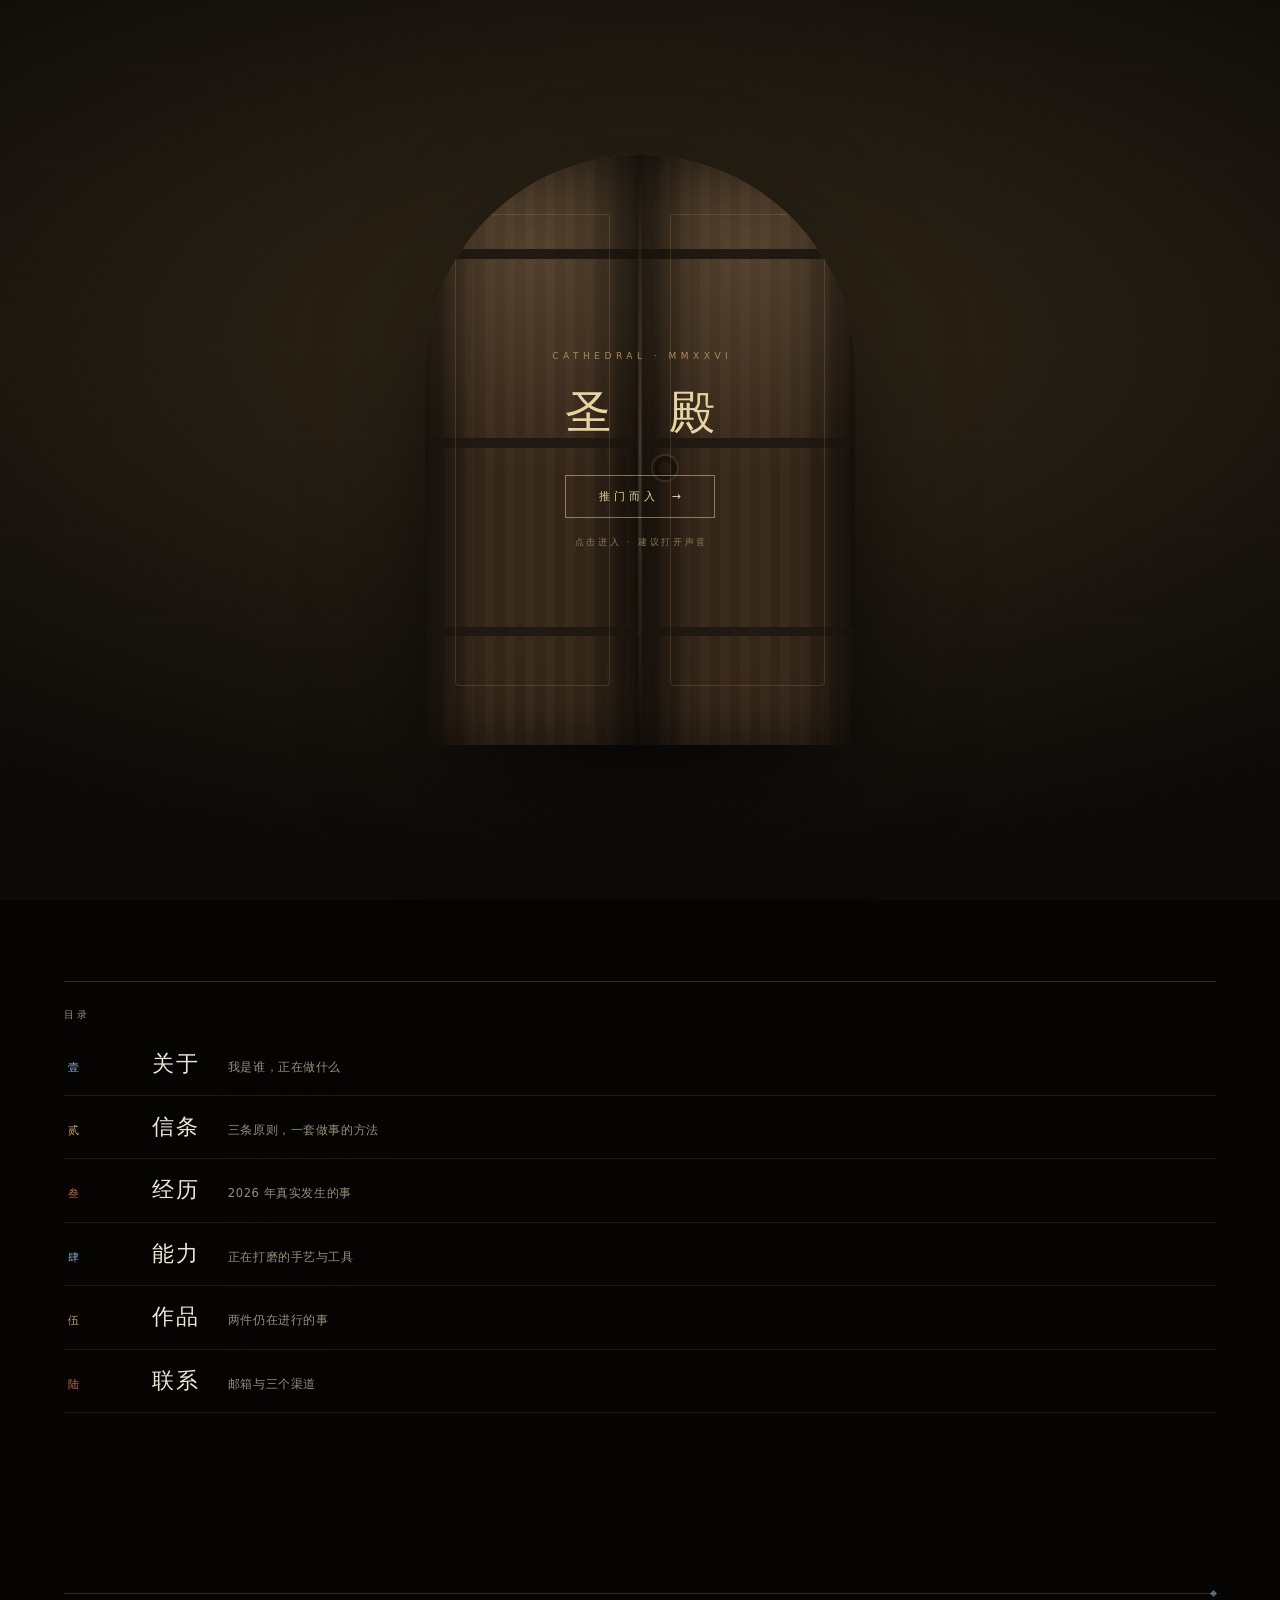
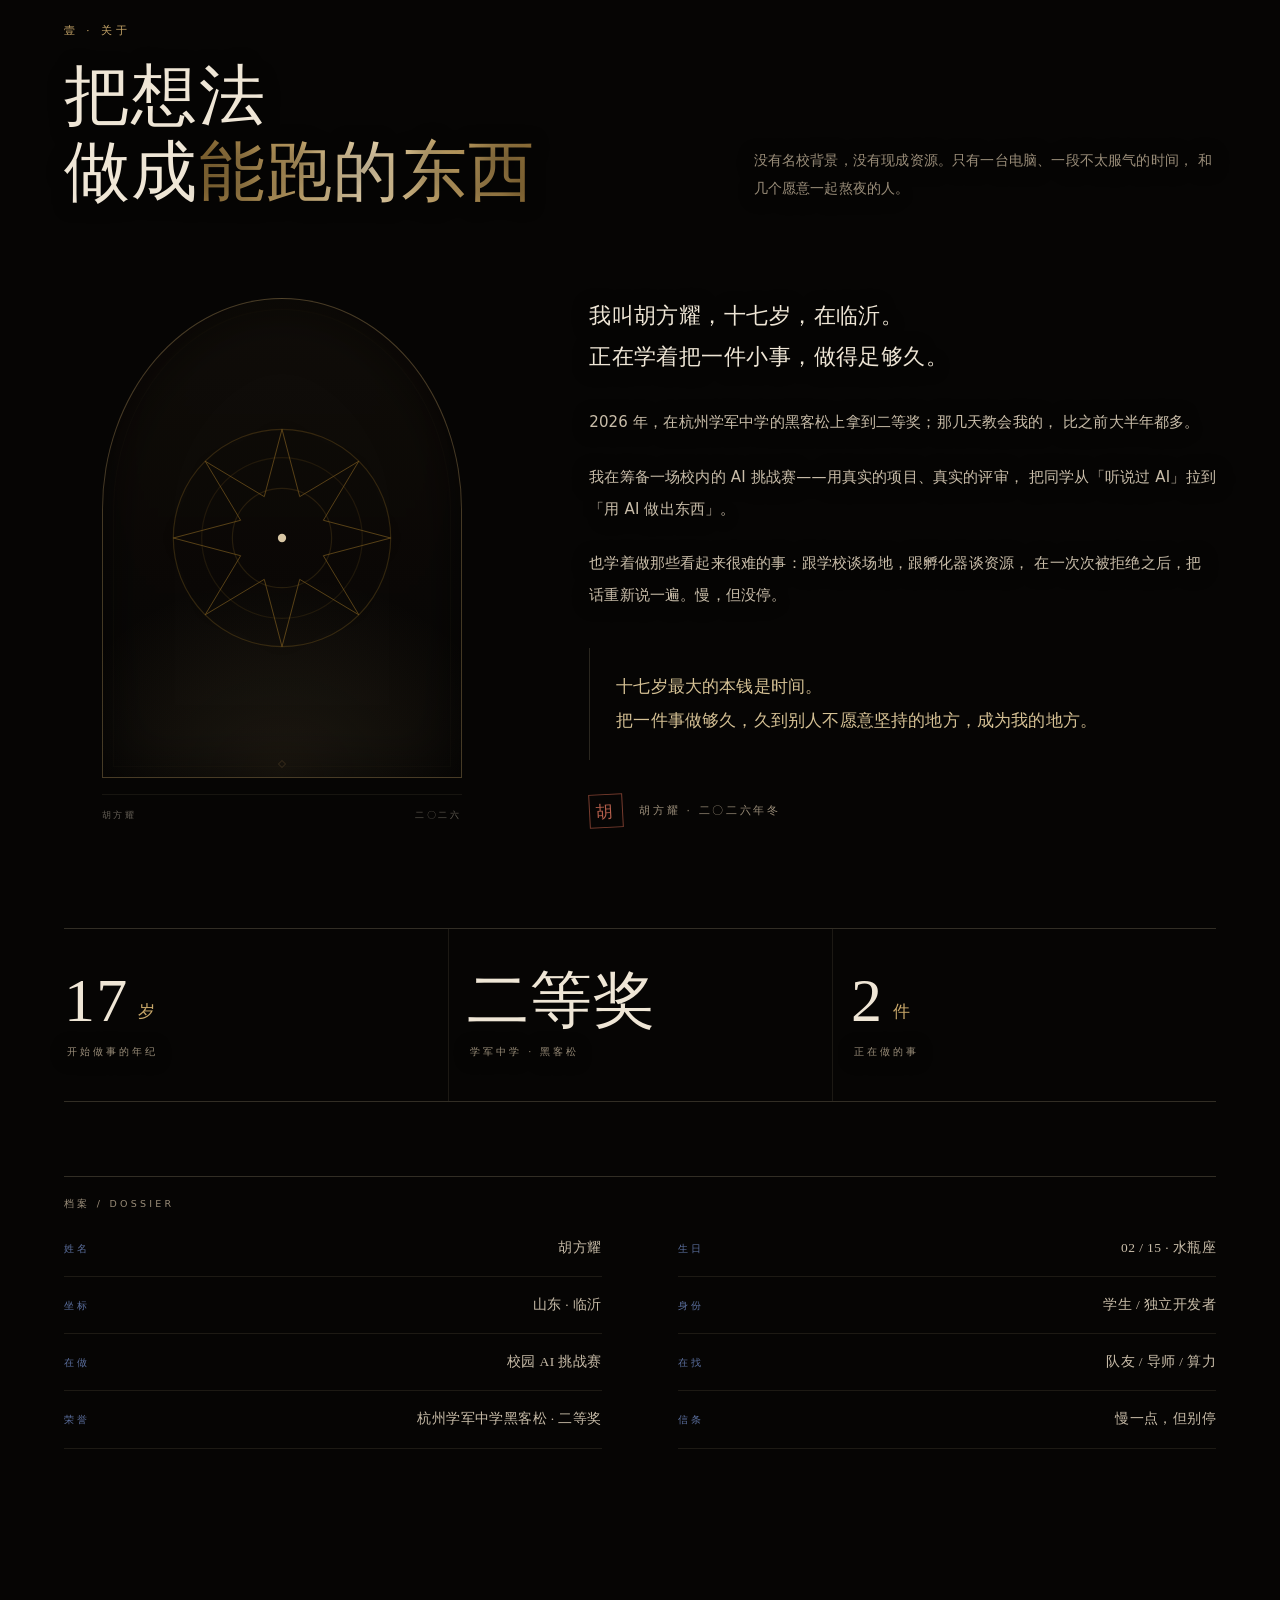
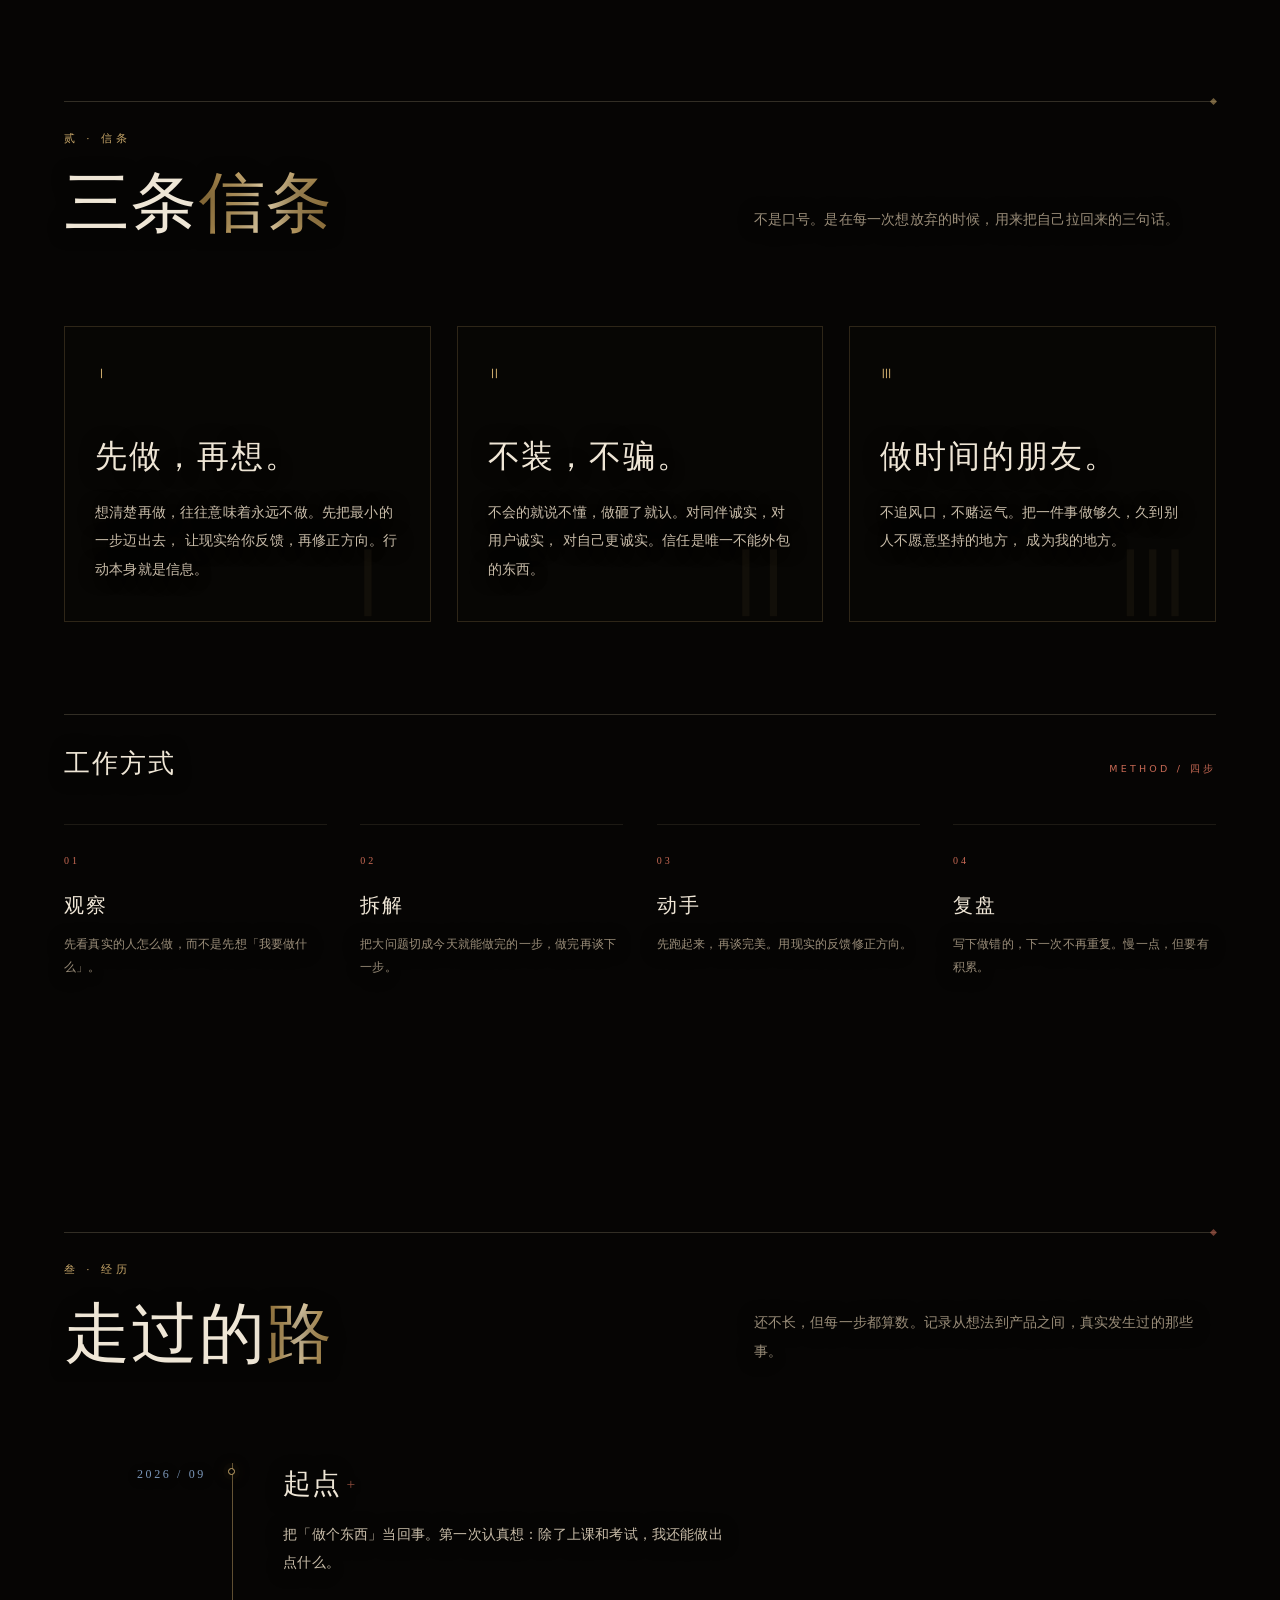
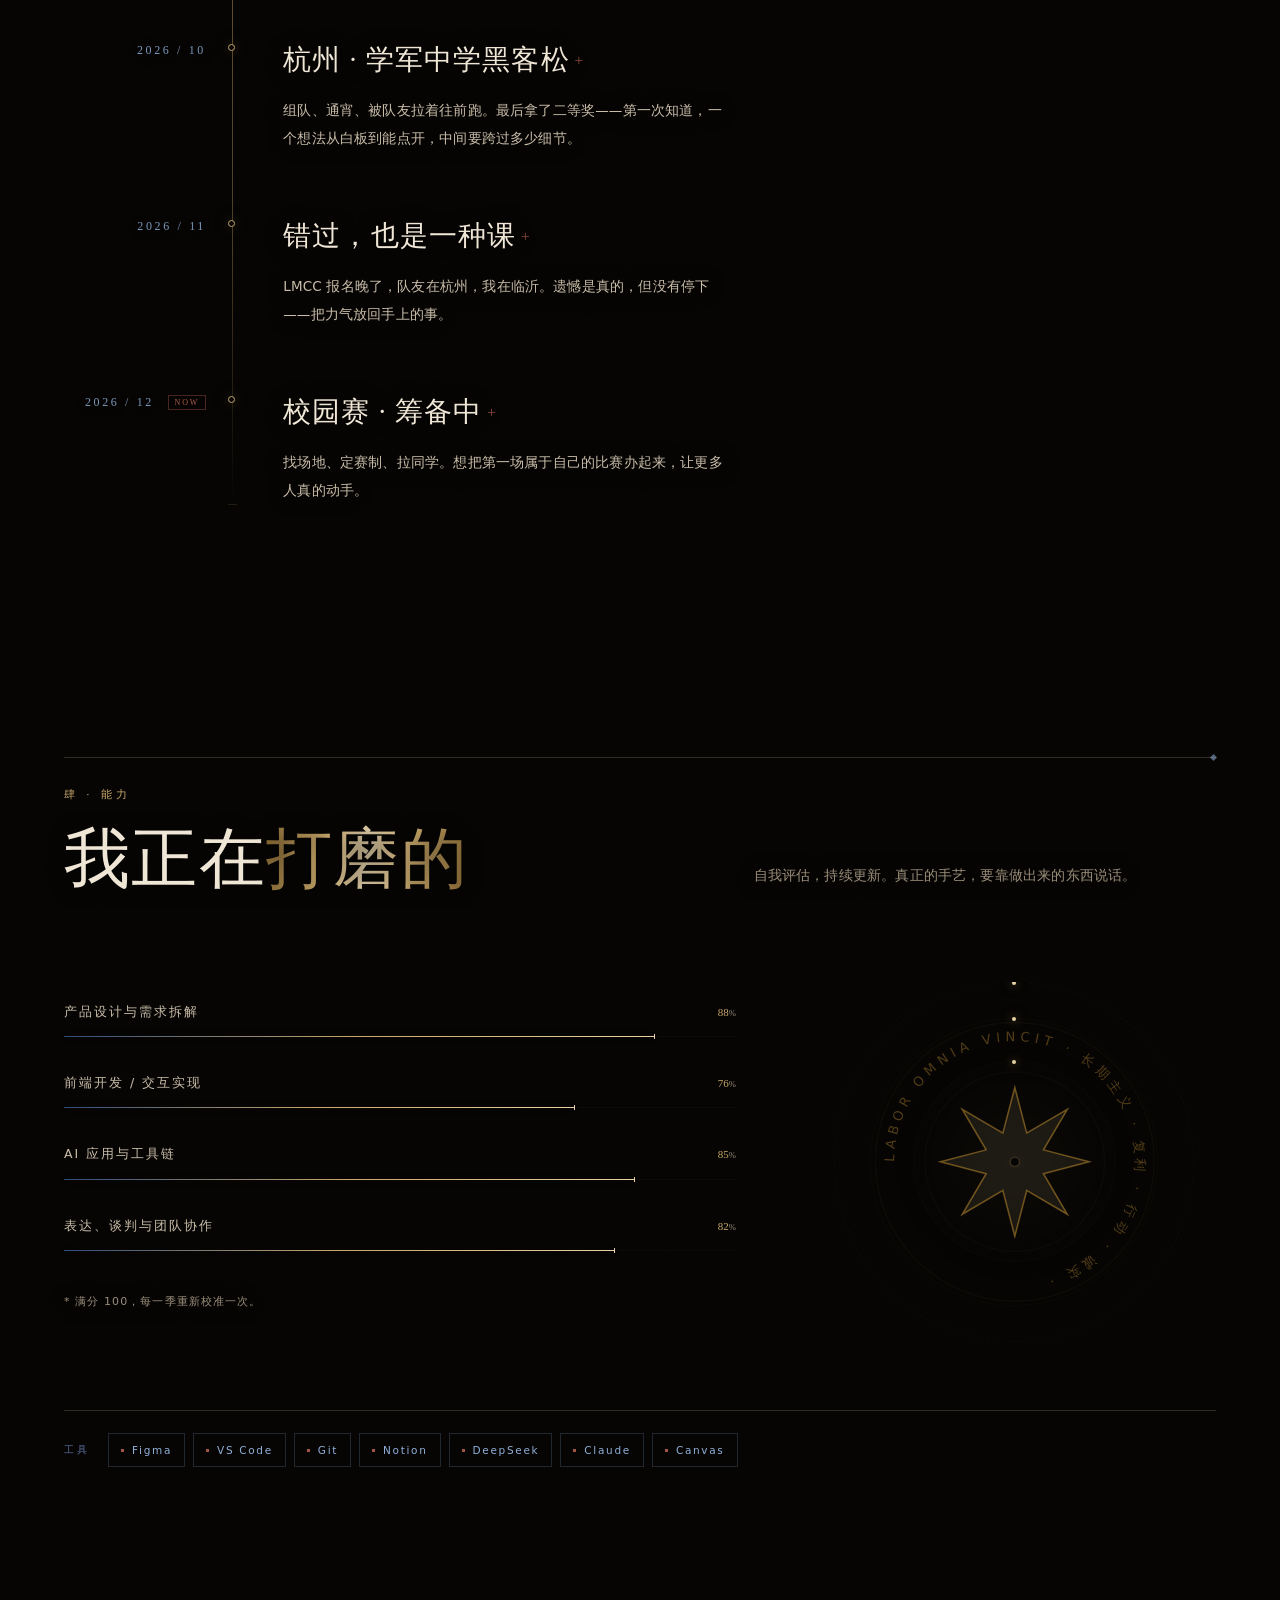
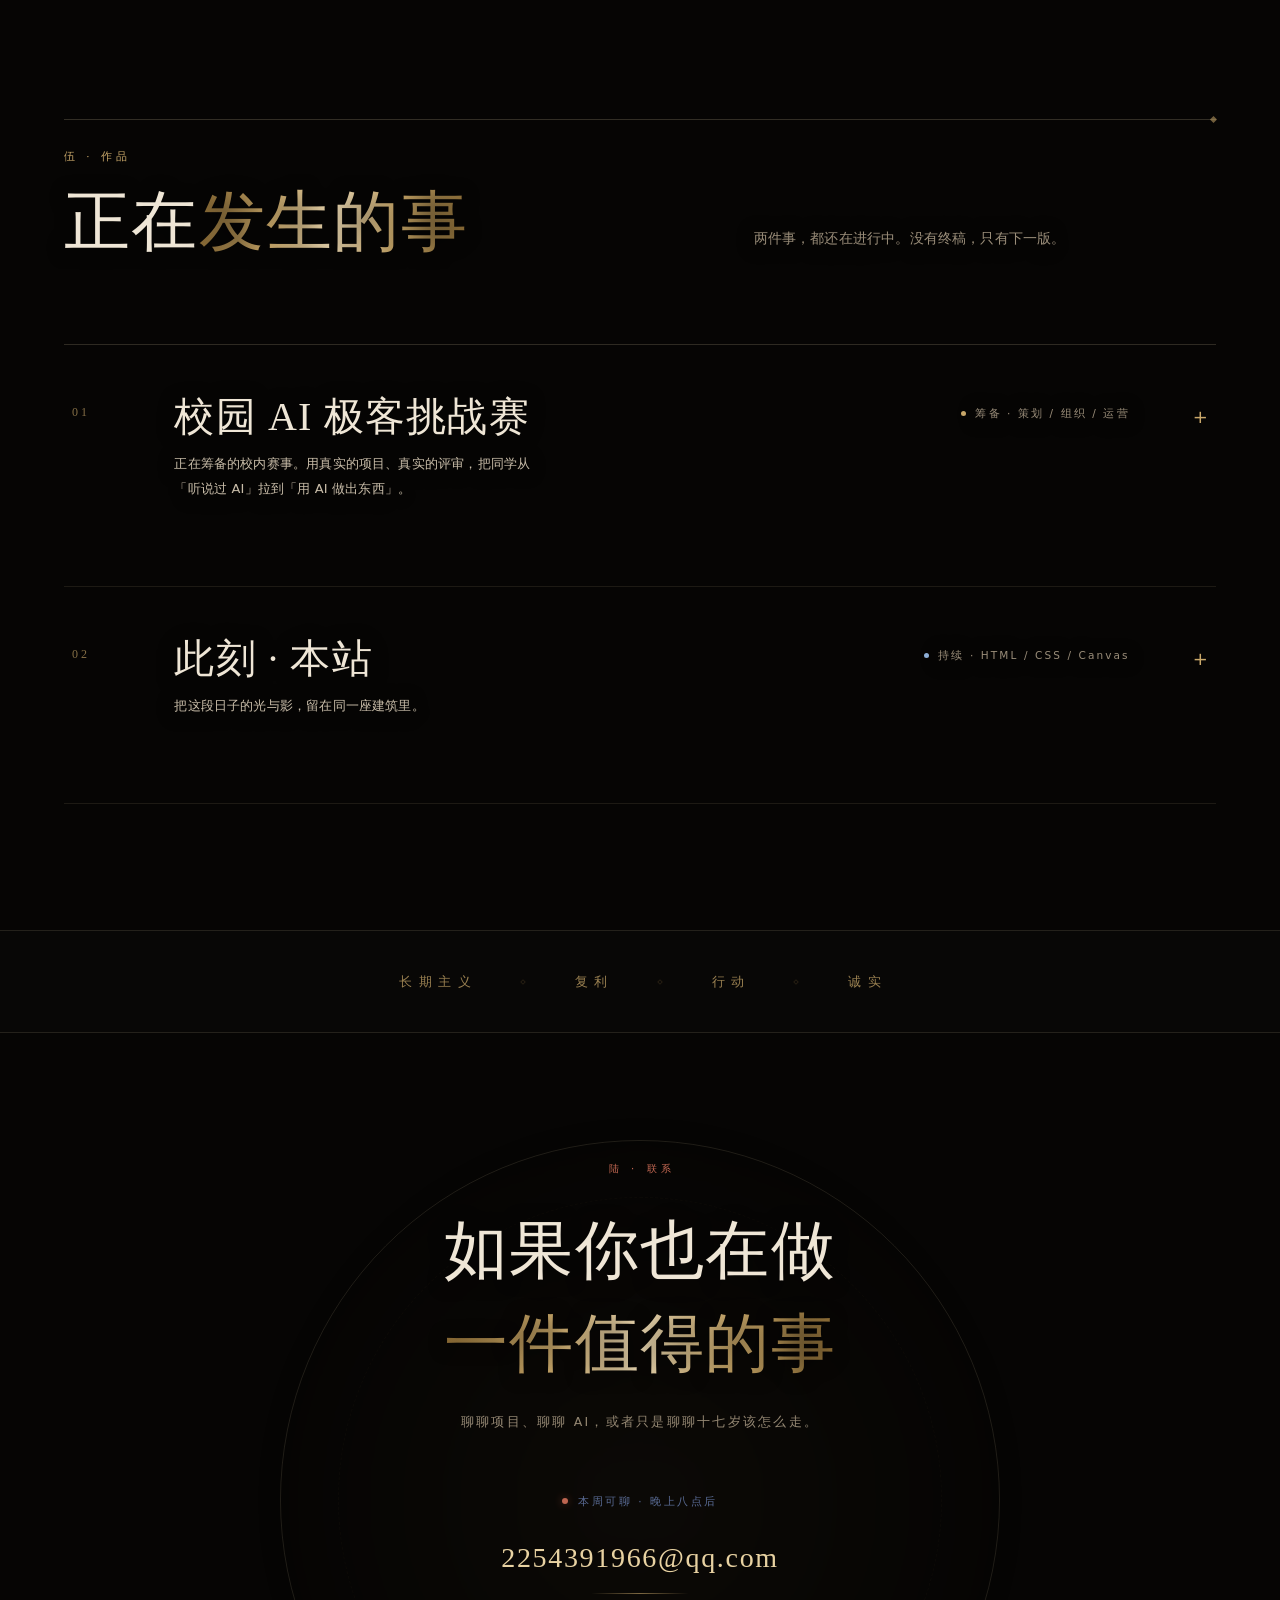
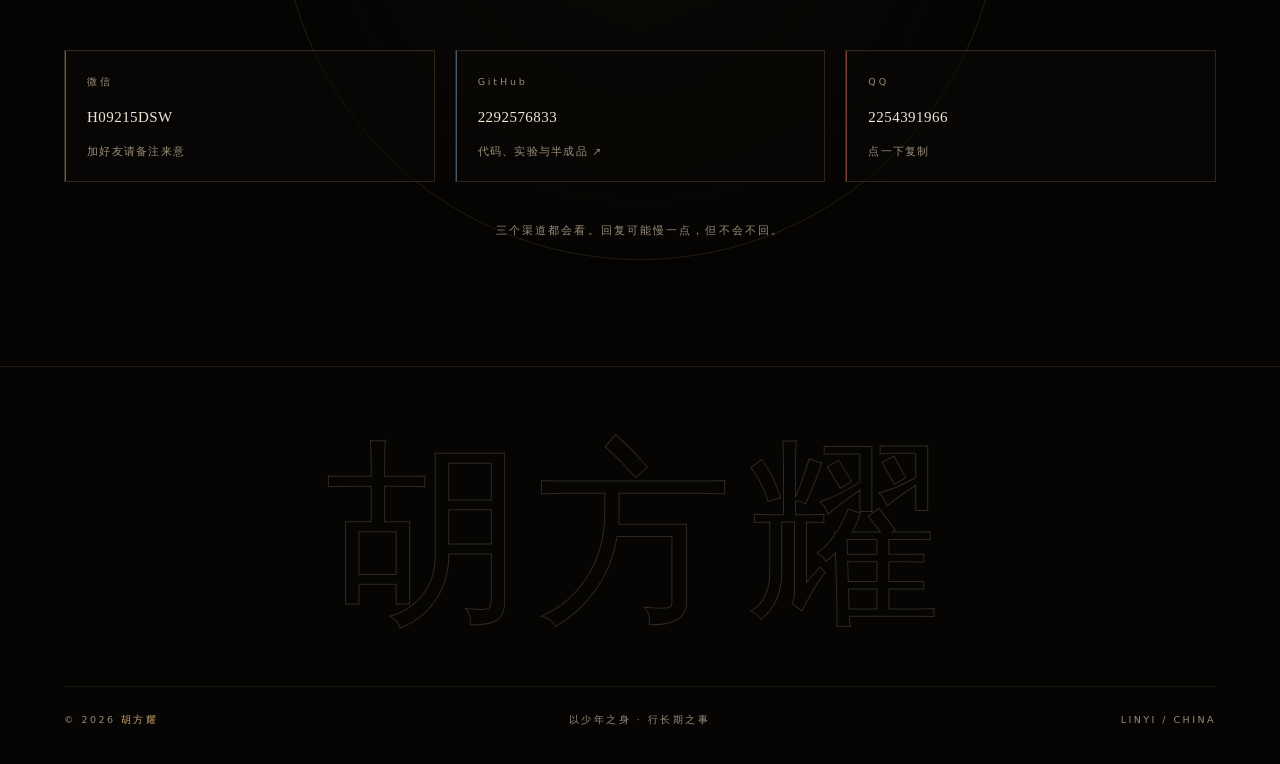
==== commit 81f75b1f: "content: remove Songban project references" ====
--- a/index.html
+++ b/index.html
@@ -2354,7 +2354,7 @@
 
       <div class="hero-rule" aria-hidden="true"><i></i><b></b><i></i></div>
 
-      <p class="hero-role">学生 · 建造者 · 「松伴」创始人</p>
+      <p class="hero-role">学生 · 建造者</p>
 
       <p class="hero-lead">
         在废墟上点灯的人。做产品，写代码，也学着把一件事扛到底。<br />
@@ -2368,7 +2368,7 @@
         </div>
         <div>
           <dt>正在做</dt>
-          <dd>松伴 · AI 实战协作</dd>
+          <dd>校园 AI 挑战赛</dd>
         </div>
         <div>
           <dt>状态</dt>
@@ -2392,7 +2392,7 @@
         <li class="rv" style="--d:.06s"><a href="#creed"><i>贰</i><b>信条</b><em>三条原则，一套做事的方法</em></a></li>
         <li class="rv" style="--d:.1s"><a href="#journey"><i>叁</i><b>经历</b><em>2026 年真实发生的事</em></a></li>
         <li class="rv" style="--d:.14s"><a href="#skills"><i>肆</i><b>能力</b><em>正在打磨的手艺与工具</em></a></li>
-        <li class="rv" style="--d:.18s"><a href="#works"><i>伍</i><b>作品</b><em>三件仍在进行的事</em></a></li>
+        <li class="rv" style="--d:.18s"><a href="#works"><i>伍</i><b>作品</b><em>两件仍在进行的事</em></a></li>
         <li class="rv" style="--d:.22s"><a href="#contact"><i>陆</i><b>联系</b><em>邮箱与三个渠道</em></a></li>
       </ol>
     </div>
@@ -2440,9 +2440,8 @@
             比之前大半年都多。
           </p>
           <p>
-            我在做「松伴」——一个给校园黑客松与实战团队用的协作系统。
-            从组队、任务到代码管理，我想让更多同龄人第一次真正把一个项目跑起来，
-            而不是停在 PPT 里。
+            我在筹备一场校内的 AI 挑战赛——用真实的项目、真实的评审，
+            把同学从「听说过 AI」拉到「用 AI 做出东西」。
           </p>
           <p>
             也学着做那些看起来很难的事：跟学校谈场地，跟孵化器谈资源，
@@ -2468,12 +2467,12 @@
           <div class="c">开始做事的年纪</div>
         </div>
         <div class="fig">
-          <div class="n"><span data-count="12">0</span><small>强</small></div>
-          <div class="c">孵化池 · 入选</div>
+          <div class="n">二等奖</div>
+          <div class="c">学军中学 · 黑客松</div>
         </div>
         <div class="fig">
-          <div class="n"><span data-count="1">0</span><small>个</small></div>
-          <div class="c">正在做的产品</div>
+          <div class="n"><span data-count="2">0</span><small>件</small></div>
+          <div class="c">正在做的事</div>
         </div>
       </div>
 
@@ -2484,7 +2483,7 @@
         <div class="row"><span>生日</span><b>02 / 15 · 水瓶座</b></div>
         <div class="row"><span>坐标</span><b>山东 · 临沂</b></div>
         <div class="row"><span>身份</span><b>学生 / 独立开发者</b></div>
-        <div class="row"><span>在做</span><b>松伴 · 校园版</b></div>
+        <div class="row"><span>在做</span><b>校园 AI 挑战赛</b></div>
         <div class="row"><span>在找</span><b>队友 / 导师 / 算力</b></div>
         <div class="row"><span>荣誉</span><b>杭州学军中学黑客松 · 二等奖</b></div>
         <div class="row"><span>信条</span><b>慢一点，但别停</b></div>
@@ -2599,23 +2598,7 @@
           </div>
         </div>
 
-        <div class="tl-item rv" style="--d:.08s">
-          <div class="tl-date">2026 / 10</div>
-          <div class="tl-body">
-            <h3>「松伴」启动</h3>
-            <p>把黑客松里踩过的坑，做成一套给同龄人用的协作系统。从需求、原型到第一版能跑的页面，一个人扛下大半。</p>
-            <div class="tl-more"><p>第一版只有一个页面，但足够让人看懂它想做什么。</p></div>
-          </div>
-        </div>
-
-        <div class="tl-item rv" style="--d:.16s">
-          <div class="tl-date">2026 / 11</div>
-          <div class="tl-body">
-            <h3>进入孵化池 12 强</h3>
-            <p>项目被看见。开始学着用创业者的语言说话：讲清楚问题、方案、路径，以及我凭什么能做成。</p>
-            <div class="tl-more"><p>第一次用「项目」而不是「作业」的身份，跟大人坐在同一张桌子上。</p></div>
-          </div>
-        </div>
+
 
         <div class="tl-item rv" style="--d:.24s">
           <div class="tl-date">2026 / 11</div>
@@ -2710,27 +2693,14 @@
           <h2 class="rv-clip">正在<span class="gold">发生的事</span></h2>
         </div>
         <p class="sec-desc rv" style="--d:.15s">
-          三件事，都还在进行中。没有终稿，只有下一版。
+          两件事，都还在进行中。没有终稿，只有下一版。
         </p>
       </div>
 
       <div class="works">
-        <div class="work rv" style="--d:.04s" role="button" tabindex="0" aria-expanded="false">
+
+        <div class="work rv" style="--d:.1s" role="button" tabindex="0" aria-expanded="false">
           <span class="w-idx">01</span>
-          <div class="w-main">
-            <h3>松伴</h3>
-            <p>AI 实战协作平台。为校园黑客松与实战团队提供组队、任务拆解、进度与代码协作，让第一次做项目的人也能跑完全程。</p>
-          </div>
-          <span class="w-meta"><i class="st live"></i>内测 · 产品 / 前端 / SaaS</span>
-          <span class="w-arrow">+</span>
-          <div class="w-detail">
-            <p><em>进展</em>v1 内测中，组队与任务的主流程已经跑通。</p>
-            <p><em>下一步</em>在一所学校做完整试点，收集真实反馈再谈复制。</p>
-          </div>
-        </div>
-
-        <div class="work rv" style="--d:.1s" role="button" tabindex="0" aria-expanded="false">
-          <span class="w-idx">02</span>
           <div class="w-main">
             <h3>校园 AI 极客挑战赛</h3>
             <p>正在筹备的校内赛事。用真实的项目、真实的评审，把同学从「听说过 AI」拉到「用 AI 做出东西」。</p>
@@ -2744,7 +2714,7 @@
         </div>
 
         <div class="work rv" style="--d:.16s" role="button" tabindex="0" aria-expanded="false">
-          <span class="w-idx">03</span>
+          <span class="w-idx">02</span>
           <div class="w-main">
             <h3>此刻 · 本站</h3>
             <p>把这段日子的光与影，留在同一座建筑里。</p>
@@ -2758,32 +2728,6 @@
         </div>
       </div>
 
-      <div class="case tick rv" style="--d:.1s">
-        <div class="c-head">
-          <span class="c-tag">项目档案 · 01</span>
-          <h3>松伴</h3>
-          <p class="c-lead">一个给校园黑客松与实战团队的协作系统。让第一次做项目的人，也能完整跑完一次。</p>
-          <div class="c-meta">
-            <span>角色 · 产品 / 前端</span>
-            <span>状态 · 内测</span>
-            <span>2026.10 —</span>
-          </div>
-        </div>
-        <div class="c-body">
-          <div class="c-item">
-            <em>问题</em>
-            <p>组队靠群聊、任务靠记忆、代码靠网盘。第一次做项目的人，常常走到一半就散了。</p>
-          </div>
-          <div class="c-item">
-            <em>做法</em>
-            <p>把组队、任务拆解、进度与代码收进同一条流程，先做最小闭环，再补细节。</p>
-          </div>
-          <div class="c-item">
-            <em>现在</em>
-            <p>v1 内测中，正在一所学校试点第一场校内赛。跑通之后再谈复制。</p>
-          </div>
-        </div>
-      </div>
     </div>
   </section>
 
@@ -2908,10 +2852,13 @@
   var hoverable = window.matchMedia('(hover: hover)').matches;
 
   /* ---------------- 载入 ---------------- */
-  window.addEventListener('load', function(){
-    setTimeout(function(){
-      document.getElementById('loader').classList.add('done');
-    }, 1000);
+  function hideLoader(){
+    var l = document.getElementById('loader');
+    if (l) l.classList.add('done');
+  }
+  if (document.readyState === 'complete') hideLoader();
+  else document.addEventListener('DOMContentLoaded', function(){
+    setTimeout(hideLoader, 700);
   });
 
   /* 载入百分比 */
@@ -3712,6 +3659,8 @@
       entered = true;
       portal.classList.add('opening');
       document.body.classList.add('entered');
+      var l = document.getElementById('loader');
+      if (l) l.classList.add('done');
       document.body.classList.remove('portal-open');
       setTimeout(function(){ portal.classList.add('gone'); }, 1500);
     }
